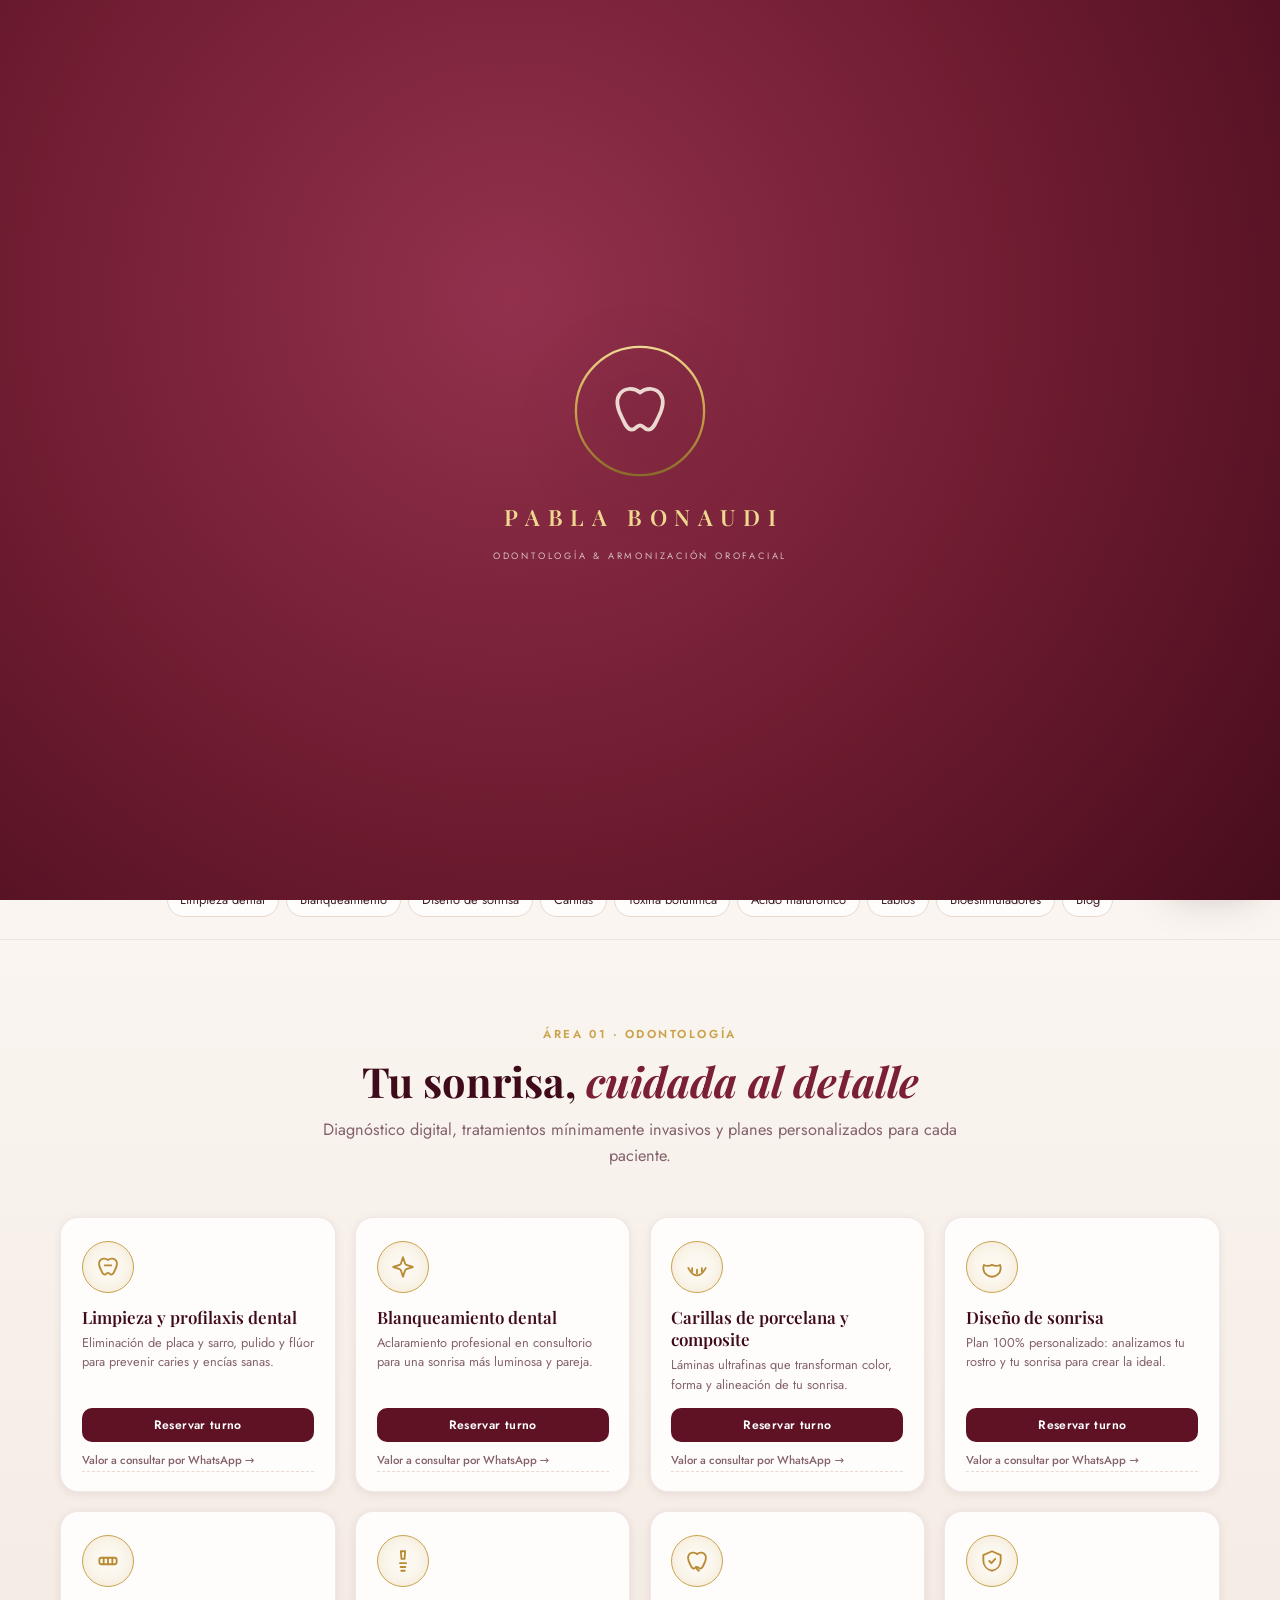
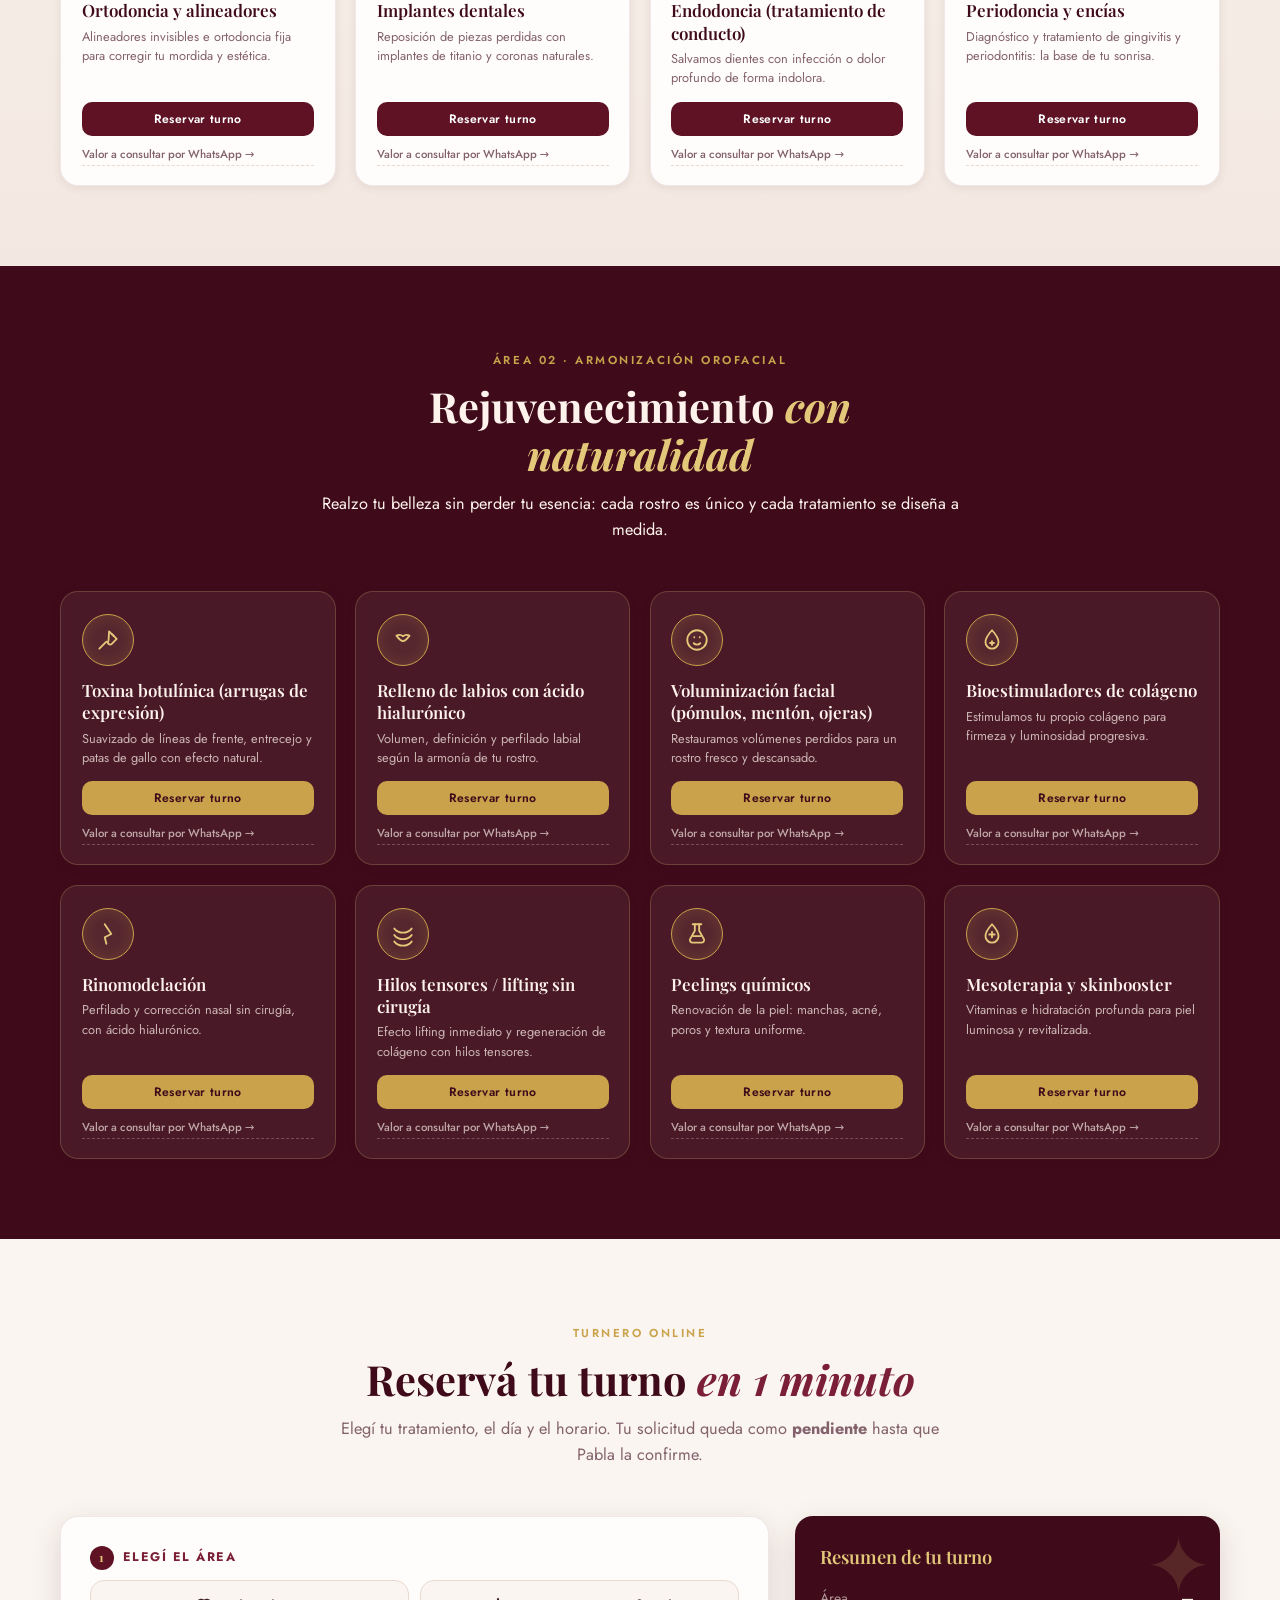
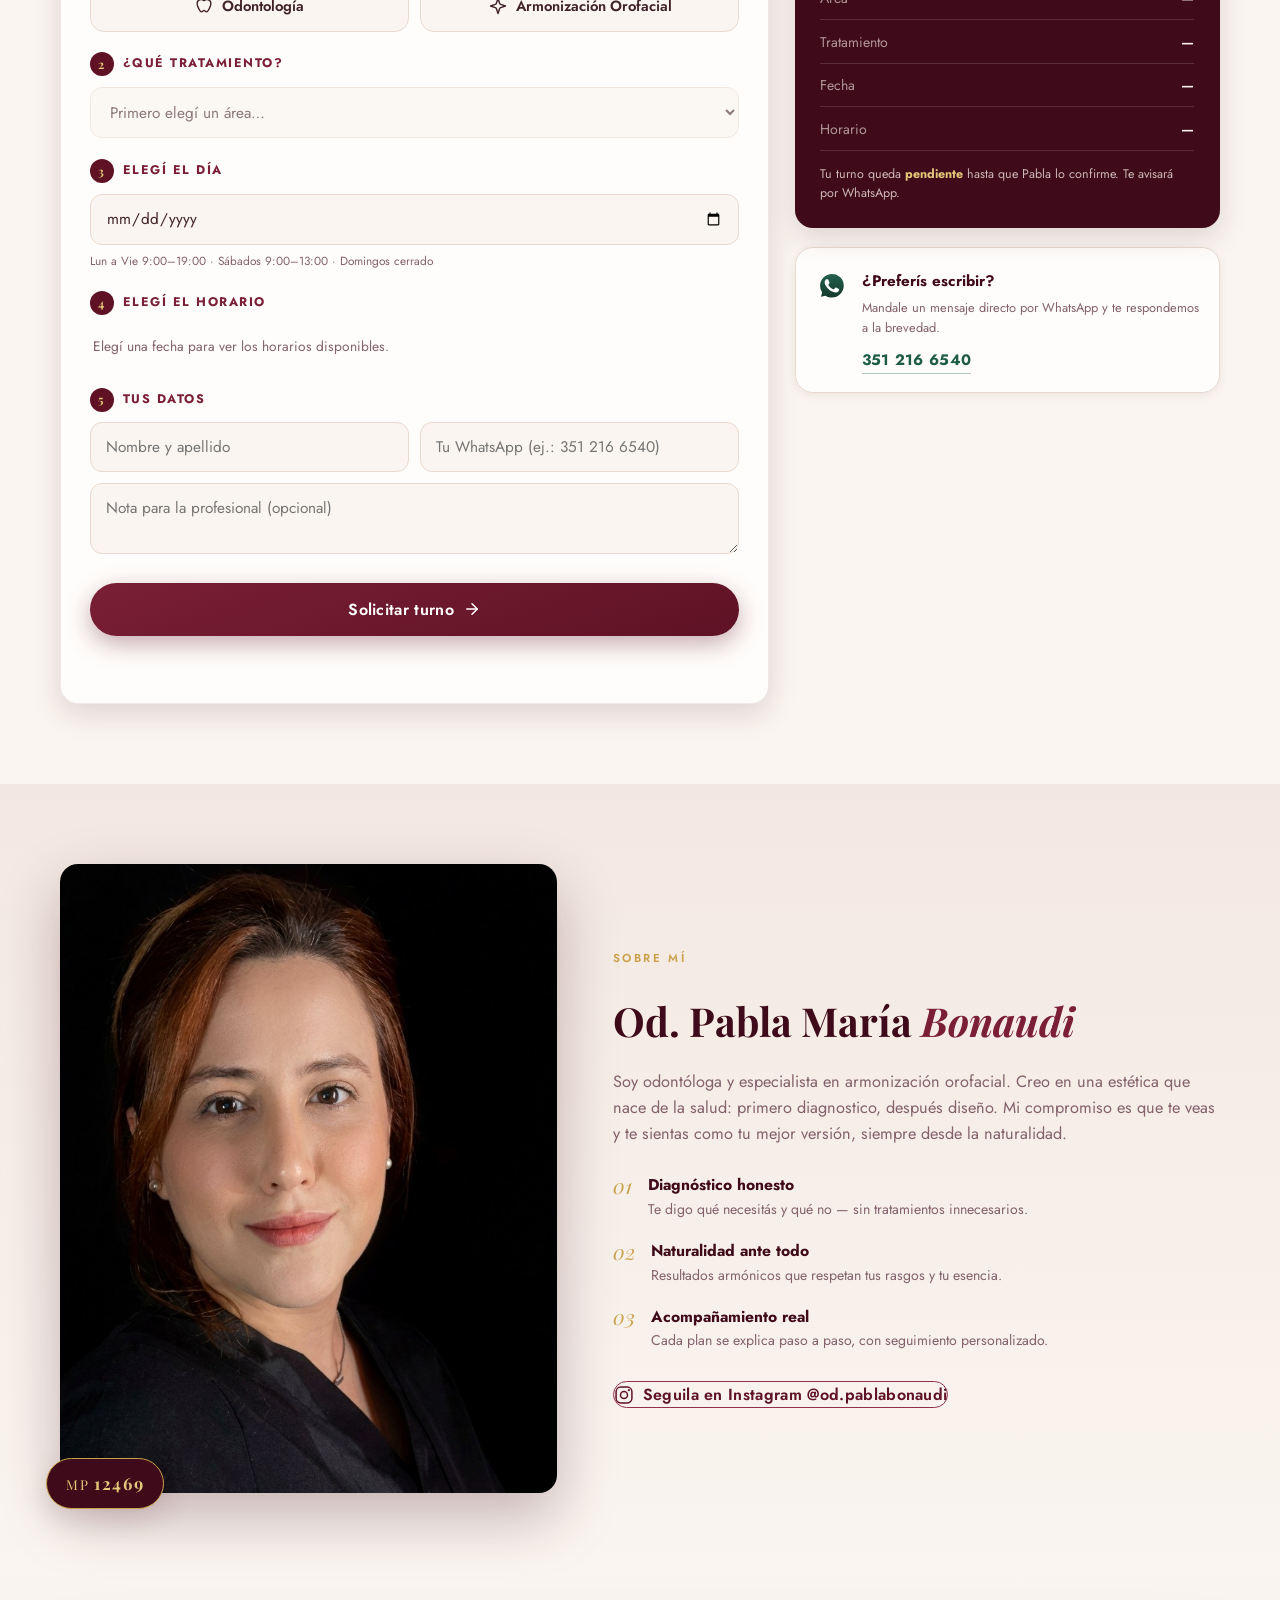
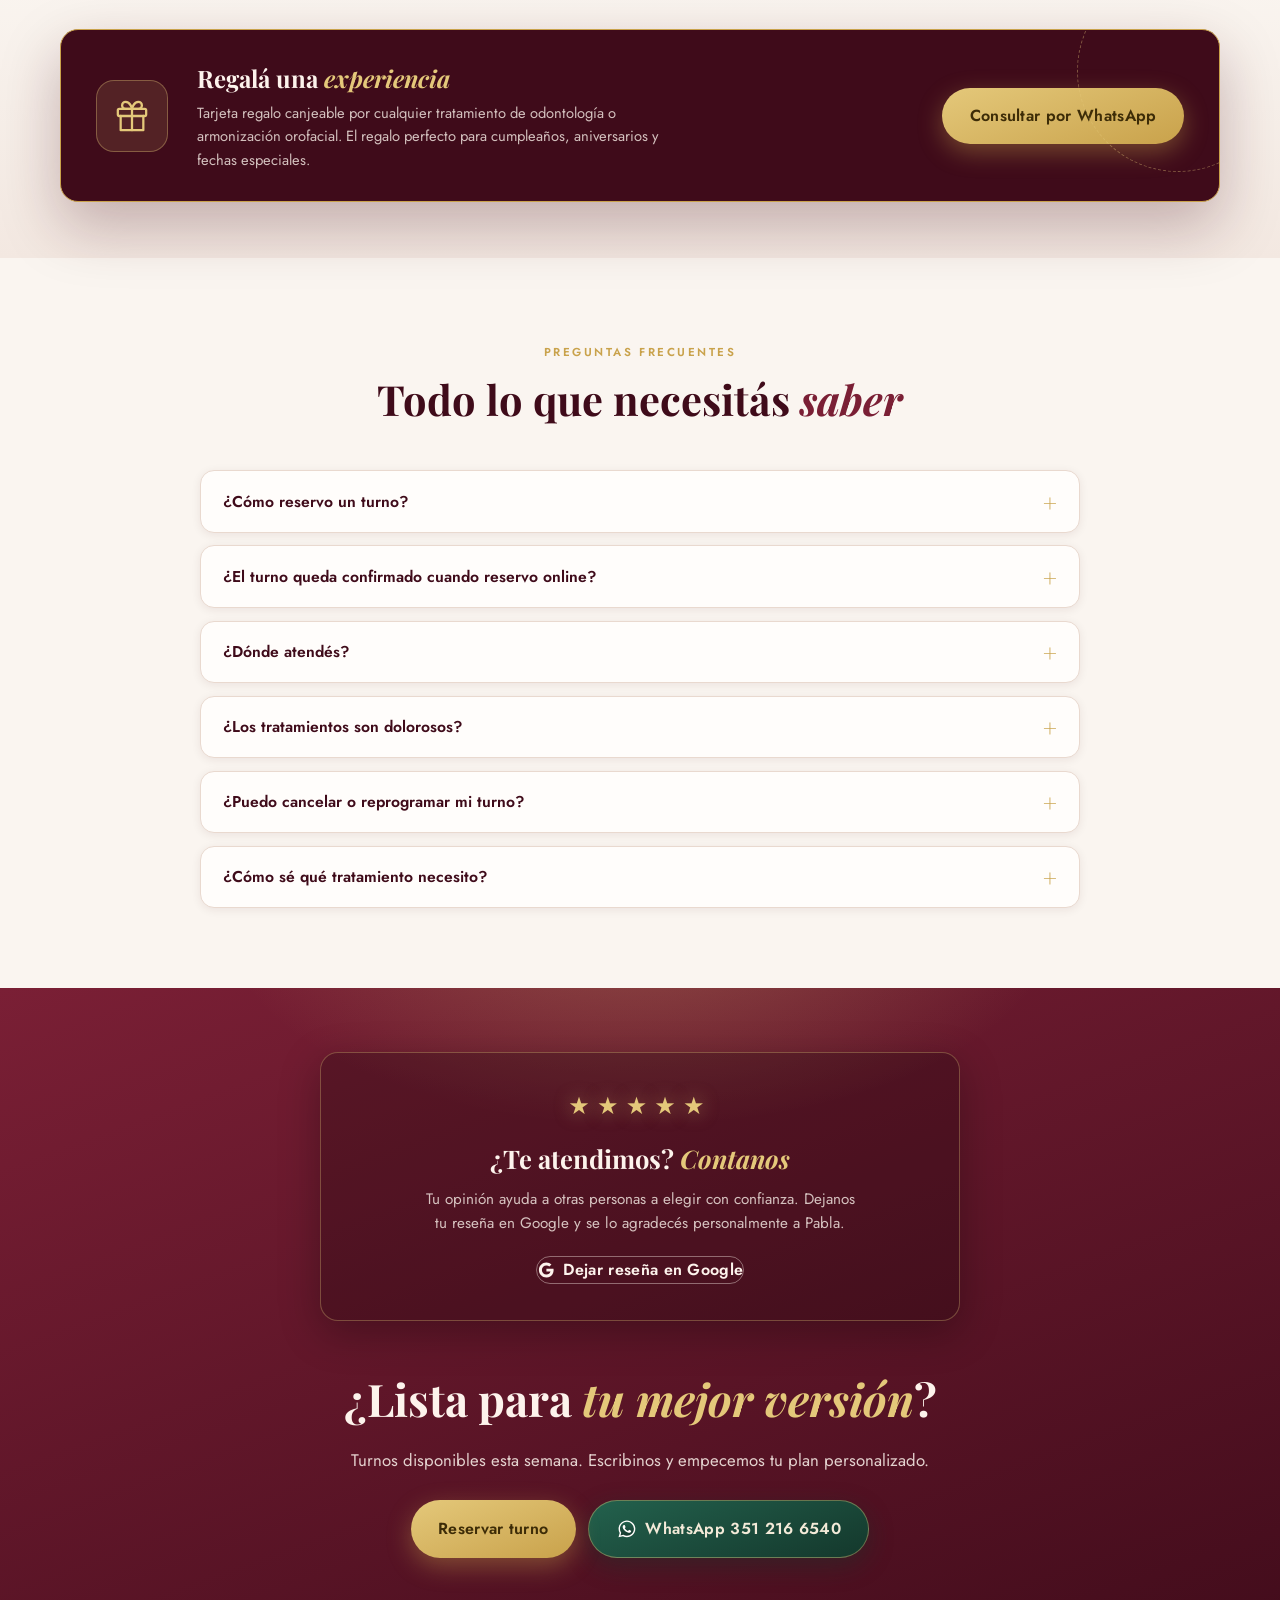
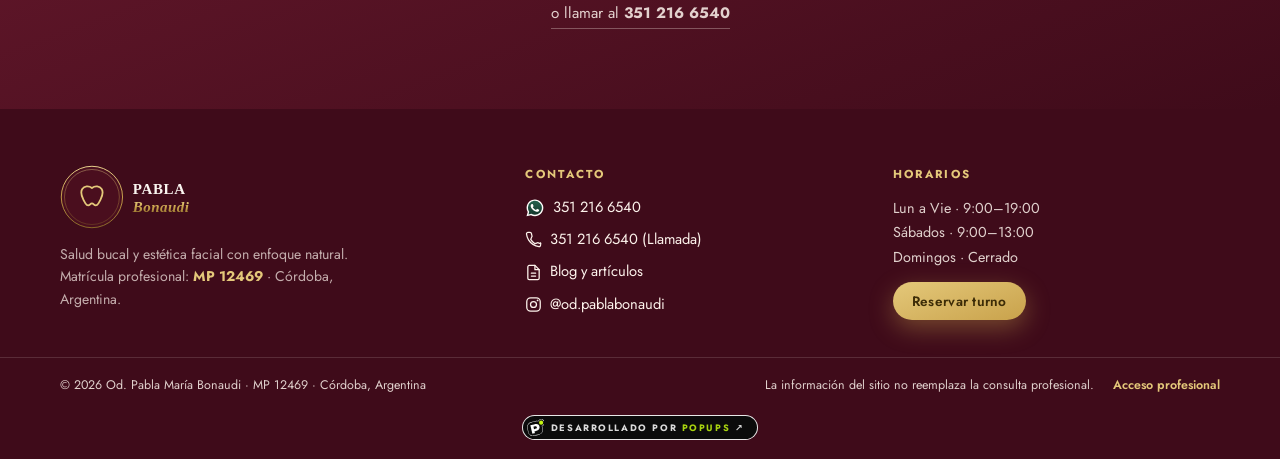
==== index.html @ b0ab37ad "fix(footer): canvas burgundy, Copito se oculta en el pie, assets versionados - html { background: va" ====
<!DOCTYPE html>
<html lang="es-AR">
<head>
<meta charset="UTF-8" />
<meta name="viewport" content="width=device-width, initial-scale=1.0" />
<title>Od. Pabla María Bonaudi | Odontología &amp; Armonización Orofacial · Córdoba</title>
<meta name="description" content="Odontología integral y armonización orofacial en Córdoba. Limpieza, blanqueamiento, diseño de sonrisa, toxina botulínica, ácido hialurónico y más. Reservá tu turno online o por WhatsApp. MP 12469." />
<meta name="theme-color" content="#5e1224" />
<meta name="keywords" content="odontóloga Córdoba, odontología Córdoba, armonización orofacial Córdoba, estética facial Córdoba, blanqueamiento dental Córdoba, diseño de sonrisa Córdoba, botox Córdoba, ácido hialurónico Córdoba, limpieza dental Córdoba" />
<link rel="canonical" href="https://somospopups.github.io/Pabla/" />
<!-- Open Graph -->
<meta property="og:type" content="website" />
<meta property="og:site_name" content="Od. Pabla María Bonaudi" />
<meta property="og:title" content="Od. Pabla María Bonaudi | Odontología &amp; Armonización Orofacial · Córdoba" />
<meta property="og:description" content="Odontología integral y armonización orofacial con enfoque natural y personalizado. Reservá tu turno online o por WhatsApp. MP 12469." />
<meta property="og:url" content="https://somospopups.github.io/Pabla/" />
<meta property="og:image" content="https://somospopups.github.io/Pabla/img/hero.jpg" />
<meta property="og:locale" content="es_AR" />
<!-- Twitter -->
<meta name="twitter:card" content="summary_large_image" />
<meta name="twitter:title" content="Od. Pabla María Bonaudi | Odontología &amp; Armonización Orofacial · Córdoba" />
<meta name="twitter:description" content="Odontología y armonización orofacial con enfoque natural. MP 12469 · Córdoba." />
<meta name="twitter:image" content="https://somospopups.github.io/Pabla/img/hero.jpg" />
<!-- Datos estructurados: negocio + FAQ -->
<script type="application/ld+json">
{
  "@context": "https://schema.org",
  "@type": "Dentist",
  "name": "Od. Pabla María Bonaudi — Odontología y Armonización Orofacial",
  "image": "https://somospopups.github.io/Pabla/img/hero.jpg",
  "telephone": "+54 9 351 216-6540",
  "url": "https://somospopups.github.io/Pabla/",
  "medicalSpecialty": "Dentistry",
  "address": {
    "@type": "PostalAddress",
    "addressLocality": "Córdoba",
    "addressRegion": "Córdoba",
    "addressCountry": "AR"
  },
  "areaServed": { "@type": "City", "name": "Córdoba" },
  "openingHoursSpecification": [
    { "@type": "OpeningHoursSpecification", "dayOfWeek": ["Monday","Tuesday","Wednesday","Thursday","Friday"], "opens": "09:00", "closes": "19:00" },
    { "@type": "OpeningHoursSpecification", "dayOfWeek": "Saturday", "opens": "09:00", "closes": "13:00" }
  ],
  "sameAs": ["https://www.instagram.com/od.pablabonaudi"]
}
</script>
<script type="application/ld+json">
{
  "@context": "https://schema.org",
  "@type": "FAQPage",
  "mainEntity": [
    {
      "@type": "Question",
      "name": "¿Cómo reservo un turno?",
      "acceptedAnswer": { "@type": "Answer", "text": "Elegí tu tratamiento en la web, seleccioná día y horario, completá tus datos. También podés escribir por WhatsApp al 351 216 6540." }
    },
    {
      "@type": "Question",
      "name": "¿El turno queda confirmado cuando reservo online?",
      "acceptedAnswer": { "@type": "Answer", "text": "La solicitud queda pendiente hasta que la profesional la revise y confirme. Recibirás la confirmación por WhatsApp." }
    },
    {
      "@type": "Question",
      "name": "¿Dónde atendés?",
      "acceptedAnswer": { "@type": "Answer", "text": "En Córdoba, Argentina. Al confirmar tu turno, Pabla te comparte la dirección exacta del consultorio y cómo llegar." }
    },
    {
      "@type": "Question",
      "name": "¿Los tratamientos son dolorosos?",
      "acceptedAnswer": { "@type": "Answer", "text": "La mayoría son mínimamente invasivos. En odontología se trabaja con anestesia cuando es necesario, y en armonización se aplican técnicas y anestésicos tópicos para que estés cómoda en todo momento." }
    },
    {
      "@type": "Question",
      "name": "¿Puedo cancelar o reprogramar mi turno?",
      "acceptedAnswer": { "@type": "Answer", "text": "Sí. Escribinos por WhatsApp con tu nombre y el horario reservado, y reprogramamos sin problema." }
    }
  ]
}
</script>
<link rel="icon" href="data:image/svg+xml,<svg xmlns='http://www.w3.org/2000/svg' viewBox='0 0 100 100'><circle cx='50' cy='50' r='46' fill='%235e1224' stroke='%23c9a24b' stroke-width='5'/><g transform='translate(24.5,27) scale(2.12)' fill='none' stroke='%23e9d9cf' stroke-width='1.5' stroke-linecap='round' stroke-linejoin='round'><path d='M12 5.5c-2.5-2-6-1.6-7.5.8-1.3 2-.7 5 .8 8 1.2 2.4 1.9 4.7 3.7 4.7 1.6 0 1.6-1.6 3-1.6s1.4 1.6 3 1.6c1.8 0 2.5-2.3 3.7-4.7 1.5-3 2.1-6 .8-8-1.5-2.4-5-2.8-7.5-.8z'/></g></svg>" />
<link rel="apple-touch-icon" href="img/apple-touch-icon.png" />
<link rel="preconnect" href="https://fonts.googleapis.com" />
<link rel="preconnect" href="https://fonts.gstatic.com" crossorigin />
<link href="https://fonts.googleapis.com/css2?family=Playfair+Display:ital,wght@0,400;0,600;0,700;0,800;1,400;1,600&family=Jost:wght@300;400;500;600;700&display=swap" rel="stylesheet" />
<link rel="stylesheet" href="styles.css?v=20261127c" />
</head>
<body>
<!-- ══════════════ SPLASH · trazo dorado (solo primera carga de la sesión) ══════════════ -->
<div id="splash" aria-hidden="true">
  <svg class="sp-svg" viewBox="0 0 220 220" fill="none">
    <defs>
      <linearGradient id="spGold" x1="0" y1="0" x2="0" y2="1">
        <stop offset="0" stop-color="#eed88f"/><stop offset=".5" stop-color="#c9a24b"/><stop offset="1" stop-color="#8a6a28"/>
      </linearGradient>
    </defs>
    <circle class="sp-ring" cx="110" cy="110" r="94" stroke="url(#spGold)" stroke-width="3.4"/>
    <g transform="translate(61.5,60.5) scale(4.05)" stroke="#e9d9cf" stroke-width="1.35" stroke-linecap="round" stroke-linejoin="round">
      <path class="sp-tooth" d="M12 5.5c-2.5-2-6-1.6-7.5.8-1.3 2-.7 5 .8 8 1.2 2.4 1.9 4.7 3.7 4.7 1.6 0 1.6-1.6 3-1.6s1.4 1.6 3 1.6c1.8 0 2.5-2.3 3.7-4.7 1.5-3 2.1-6 .8-8-1.5-2.4-5-2.8-7.5-.8z"/>
    </g>
  </svg>
  <div class="sp-name">PABLA&nbsp;BONAUDI</div>
  <div class="sp-tag">Odontología &amp; Armonización Orofacial</div>
</div>

<!-- ══════════════ NAV ══════════════ -->
<header class="nav" id="nav">
  <div class="container nav-inner">
    <a href="#areas" class="brand" aria-label="Pabla Bonaudi — inicio">
      <img src="img/logo-horizontal.svg" alt="Od. Pabla María Bonaudi — Odontología y Armonización Orofacial" class="brand-logo" />
    </a>
    <nav class="nav-links" id="navLinks">
      <a href="#odontologia">Odontología</a>
      <a href="#armonizacion">Armonización</a>
      <a href="#turnos">Turnos</a>
      <a href="blog.html">Blog</a>
      <a href="#faq">Preguntas</a>
      <a href="admin.html" class="nav-admin">Acceso profesional</a>
    </nav>
    <div class="nav-actions">
      <button type="button" class="btn btn-primary btn-sm nav-cta" data-book-open>Reservar turno</button>
      <button class="hamburger" id="hamburger" aria-label="Abrir menú" aria-expanded="false"><span></span><span></span><span></span></button>
    </div>
  </div>
</header>

<!-- ══════════════ HERO ══════════════ -->
<!-- ══════════════ DOS ÁREAS ══════════════ -->
<section class="areas" id="areas">
  <div class="container">
    <div class="section-head reveal">
      <span class="eyebrow">Dos áreas, una misma filosofía</span>
      <h2>Naturalidad y salud, <em>de adentro hacia afuera</em></h2>
      <p>Cada tratamiento parte de un diagnóstico personalizado: primero la salud, después la estética. Elegí el área que necesitás.</p>
    </div>
    <div class="areas-grid">
      <a href="#odontologia" class="area-card reveal" data-fx="tooth">
        <img src="img/odontologia.jpg" alt="Consultorio odontológico" loading="lazy" />
        <div class="area-card-overlay"></div>
        <div class="area-card-body">
          <span class="area-number">01</span>
          <h3>Odontología</h3>
          <p>Limpieza, blanqueamiento, carillas, ortodoncia, implantes, endodoncia y más.</p>
          <span class="area-link">Ver tratamientos
            <svg width="16" height="16" viewBox="0 0 24 24" fill="none" stroke="currentColor" stroke-width="2" stroke-linecap="round" stroke-linejoin="round"><line x1="5" y1="12" x2="19" y2="12"/><polyline points="12 5 19 12 12 19"/></svg>
          </span>
        </div>
      </a>
      <a href="#armonizacion" class="area-card reveal" data-fx="sparkle">
        <img src="img/armonizacion.jpg" alt="Tratamiento de armonización orofacial" loading="lazy" />
        <div class="area-card-overlay"></div>
        <div class="area-card-body">
          <span class="area-number">02</span>
          <h3>Armonización Orofacial</h3>
          <p>Toxina botulínica, ácido hialurónico, bioestimuladores, rinomodelación y más.</p>
          <span class="area-link">Ver tratamientos
            <svg width="16" height="16" viewBox="0 0 24 24" fill="none" stroke="currentColor" stroke-width="2" stroke-linecap="round" stroke-linejoin="round"><line x1="5" y1="12" x2="19" y2="12"/><polyline points="12 5 19 12 12 19"/></svg>
          </span>
        </div>
      </a>
    </div>
  </div>
</section>

<!-- ══════════════ MÁS BUSCADOS ══════════════ -->
<section class="searched" id="mas-buscados" aria-label="Tratamientos más buscados">
  <div class="container searched-inner">
    <span class="searched-label"><svg width="16" height="16" viewBox="0 0 24 24" fill="none" stroke="currentColor" stroke-width="2" stroke-linecap="round" stroke-linejoin="round"><circle cx="11" cy="11" r="8"/><line x1="21" y1="21" x2="16.65" y2="16.65"/></svg> Lo más buscado en Córdoba</span>
    <div class="searched-chips">
      <a href="#odontologia" data-fx="tooth">Limpieza dental</a>
      <a href="#odontologia" data-fx="tooth">Blanqueamiento</a>
      <a href="#odontologia" data-fx="tooth">Diseño de sonrisa</a>
      <a href="#odontologia" data-fx="tooth">Carillas</a>
      <a href="#armonizacion" data-fx="sparkle">Toxina botulínica</a>
      <a href="#armonizacion" data-fx="sparkle">Ácido hialurónico</a>
      <a href="#armonizacion" data-fx="sparkle">Labios</a>
      <a href="#armonizacion" data-fx="sparkle">Bioestimuladores</a>
      <a href="blog.html">Blog</a>
    </div>
  </div>
</section>

<!-- ══════════════ ODONTOLOGÍA ══════════════ -->
<section class="treatments" id="odontologia">
  <div class="container">
    <div class="section-head reveal">
      <span class="eyebrow eyebrow-tooth">Área 01 · Odontología</span>
      <h2>Tu sonrisa, <em>cuidada al detalle</em></h2>
      <p>Diagnóstico digital, tratamientos mínimamente invasivos y planes personalizados para cada paciente.</p>
    </div>
    <div class="cards-grid" id="grid-odontologia"></div>
  </div>
</section>

<!-- ══════════════ ARMONIZACIÓN OROFACIAL ══════════════ -->
<section class="treatments treatments-alt" id="armonizacion">
  <div class="container">
    <div class="section-head reveal">
      <span class="eyebrow">Área 02 · Armonización Orofacial</span>
      <h2>Rejuvenecimiento <em>con naturalidad</em></h2>
      <p>Realzo tu belleza sin perder tu esencia: cada rostro es único y cada tratamiento se diseña a medida.</p>
    </div>
    <div class="cards-grid" id="grid-armonizacion"></div>
  </div>
</section>

<!-- ══════════════ TURNERO ══════════════ -->
<section class="booking" id="turnos">
  <div class="container">
    <div class="section-head reveal">
      <span class="eyebrow">Turnero online</span>
      <h2>Reservá tu turno <em>en 1 minuto</em></h2>
      <p>Elegí tu tratamiento, el día y el horario. Tu solicitud queda como <strong>pendiente</strong> hasta que Pabla la confirme.</p>
    </div>

    <div class="booking-wrap reveal">
      <form class="booking-form" id="bookingForm" novalidate>
        <!-- Paso 1 -->
        <fieldset class="form-step">
          <legend><span class="step-num">1</span> Elegí el área</legend>
          <div class="area-pills" id="areaPills">
            <button type="button" class="area-pill" data-area="odontologia" data-fx="tooth">
              <svg width="20" height="20" viewBox="0 0 24 24" fill="none" stroke="currentColor" stroke-width="1.7" stroke-linecap="round" stroke-linejoin="round"><path d="M12 5.5c-2.5-2-6-1.6-7.5.8-1.3 2-.7 5 .8 8 1.2 2.4 1.9 4.7 3.7 4.7 1.6 0 1.6-1.6 3-1.6s1.4 1.6 3 1.6c1.8 0 2.5-2.3 3.7-4.7 1.5-3 2.1-6 .8-8-1.5-2.4-5-2.8-7.5-.8z"/></svg>
              Odontología
            </button>
            <button type="button" class="area-pill" data-area="armonizacion" data-fx="sparkle">
              <svg width="20" height="20" viewBox="0 0 24 24" fill="none" stroke="currentColor" stroke-width="1.7" stroke-linecap="round" stroke-linejoin="round"><path d="M12 3l1.9 5.8a2 2 0 0 0 1.3 1.3L21 12l-5.8 1.9a2 2 0 0 0-1.3 1.3L12 21l-1.9-5.8a2 2 0 0 0-1.3-1.3L3 12l5.8-1.9a2 2 0 0 0 1.3-1.3L12 3z"/></svg>
              Armonización Orofacial
            </button>
          </div>
        </fieldset>

        <!-- Paso 2 -->
        <fieldset class="form-step">
          <legend><span class="step-num">2</span> ¿Qué tratamiento?</legend>
          <select id="treatmentSelect" required disabled>
            <option value="">Primero elegí un área…</option>
          </select>
        </fieldset>

        <!-- Paso 3 -->
        <fieldset class="form-step">
          <legend><span class="step-num">3</span> Elegí el día</legend>
          <input type="date" id="dateInput" required />
          <small class="field-hint">Lun a Vie 9:00–19:00 · Sábados 9:00–13:00 · Domingos cerrado</small>
        </fieldset>

        <!-- Paso 4 -->
        <fieldset class="form-step">
          <legend><span class="step-num">4</span> Elegí el horario</legend>
          <div class="slots-grid" id="slotsGrid"><p class="slots-empty">Elegí una fecha para ver los horarios disponibles.</p></div>
        </fieldset>

        <!-- Paso 5 -->
        <fieldset class="form-step">
          <legend><span class="step-num">5</span> Tus datos</legend>
          <div class="form-row">
            <input type="text" id="nameInput" placeholder="Nombre y apellido" required minlength="3" autocomplete="name" />
            <input type="tel" id="phoneInput" placeholder="Tu WhatsApp (ej.: 351 216 6540)" required autocomplete="tel" />
          </div>
          <textarea id="notesInput" rows="2" placeholder="Nota para la profesional (opcional)" maxlength="500"></textarea>
        </fieldset>

        <button type="submit" class="btn btn-primary btn-lg btn-block" id="submitBtn">
          Solicitar turno
          <svg width="18" height="18" viewBox="0 0 24 24" fill="none" stroke="currentColor" stroke-width="2" stroke-linecap="round" stroke-linejoin="round"><line x1="5" y1="12" x2="19" y2="12"/><polyline points="12 5 19 12 12 19"/></svg>
        </button>
        <p class="form-error" id="formError" role="alert"></p>
      </form>

      <aside class="booking-aside">
        <div class="summary-card" id="summaryCard">
          <h3>Resumen de tu turno</h3>
          <ul>
            <li><span>Área</span><strong id="sumArea">—</strong></li>
            <li><span>Tratamiento</span><strong id="sumTreatment">—</strong></li>
            <li><span>Fecha</span><strong id="sumDate">—</strong></li>
            <li><span>Horario</span><strong id="sumTime">—</strong></li>
          </ul>
          <p class="summary-note">Tu turno queda <b>pendiente</b> hasta que Pabla lo confirme. Te avisará por WhatsApp.</p>
        </div>
        <div class="aside-wa-card">
          <img src="img/whatsapp.svg" alt="" width="26" height="26" class="wa-icon" />
          <div>
            <strong>¿Preferís escribir?</strong>
            <p>Mandale un mensaje directo por WhatsApp y te respondemos a la brevedad.</p>
            <a class="wa-link aside-wa-btn" data-wa-text="Hola Pabla! Quiero consultar por un turno." href="https://wa.me/5493512166540" target="_blank" rel="noopener">351 216 6540</a>
          </div>
        </div>
      </aside>
    </div>

    <!-- Confirmación -->
    <div class="booking-success" id="bookingSuccess" hidden>
      <div class="success-icon">
        <svg width="44" height="44" viewBox="0 0 24 24" fill="none" stroke="currentColor" stroke-width="2.2" stroke-linecap="round" stroke-linejoin="round"><path d="M20 6L9 17l-5-5"/></svg>
      </div>
      <h3>¡Solicitud enviada!</h3>
      <p id="successDetail">Tu turno fue registrado. Pabla lo confirmará a la brevedad.</p>
      <div class="success-actions">
        <a class="btn btn-whatsapp wa-link" id="successWaBtn" data-wa-text="Hola Pabla! Reservé un turno online. ¡Gracias!" href="https://wa.me/5493512166540" target="_blank" rel="noopener">
          <img src="img/whatsapp.svg" alt="" width="20" height="20" class="wa-icon" />
          Confirmar por WhatsApp
        </a>
        <button class="btn btn-ghost" id="bookAnotherBtn">Reservar otro turno</button>
      </div>
    </div>
  </div>
</section>

<!-- ══════════════ SOBRE MÍ ══════════════ -->
<section class="about" id="sobre-mi">
  <div class="container about-grid">
    <div class="about-visual reveal">
      <img src="img/sobre-mi.jpg" alt="Od. Pabla María Bonaudi" loading="lazy" />
      <div class="about-mp">MP <strong>12469</strong></div>
    </div>
    <div class="about-copy reveal">
      <span class="eyebrow">Sobre mí</span>
      <h2>Od. Pabla María <em>Bonaudi</em></h2>
      <p>Soy odontóloga y especialista en armonización orofacial. Creo en una estética que nace de la salud: primero diagnostico, después diseño. Mi compromiso es que te veas y te sientas como tu mejor versión, siempre desde la naturalidad.</p>
      <ul class="about-values">
        <li><span class="value-num">01</span><div><strong>Diagnóstico honesto</strong><p>Te digo qué necesitás y qué no — sin tratamientos innecesarios.</p></div></li>
        <li><span class="value-num">02</span><div><strong>Naturalidad ante todo</strong><p>Resultados armónicos que respetan tus rasgos y tu esencia.</p></div></li>
        <li><span class="value-num">03</span><div><strong>Acompañamiento real</strong><p>Cada plan se explica paso a paso, con seguimiento personalizado.</p></div></li>
      </ul>
      <a class="btn btn-outline" href="https://www.instagram.com/od.pablabonaudi" target="_blank" rel="noopener">
        <svg width="20" height="20" viewBox="0 0 24 24" fill="none" stroke="currentColor" stroke-width="1.8" stroke-linecap="round" stroke-linejoin="round"><rect x="2.5" y="2.5" width="19" height="19" rx="5.5"/><circle cx="12" cy="12" r="4.2"/><circle cx="17.8" cy="6.2" r="1.3" fill="currentColor" stroke="none"/></svg>
        Seguila en Instagram @od.pablabonaudi
      </a>
    </div>
  </div>
</section>

<!-- ══════════════ TARJETA REGALO ══════════════ -->
<section class="gift" aria-label="Tarjeta regalo">
  <div class="container">
    <div class="gift-card reveal">
      <div class="gift-icon" aria-hidden="true">
        <svg width="34" height="34" viewBox="0 0 24 24" fill="none" stroke="currentColor" stroke-width="1.6" stroke-linecap="round" stroke-linejoin="round"><polyline points="20 12 20 22 4 22 4 12"/><rect x="2" y="7" width="20" height="5" rx="1"/><line x1="12" y1="22" x2="12" y2="7"/><path d="M12 7H7.5a2.5 2.5 0 0 1 0-5C11 2 12 7 12 7z"/><path d="M12 7h4.5a2.5 2.5 0 0 0 0-5C13 2 12 7 12 7z"/></svg>
      </div>
      <div class="gift-copy">
        <h3>Regalá una <em>experiencia</em></h3>
        <p>Tarjeta regalo canjeable por cualquier tratamiento de odontología o armonización orofacial. El regalo perfecto para cumpleaños, aniversarios y fechas especiales.</p>
      </div>
      <a class="btn btn-gold btn-lg wa-link" data-wa-text="Hola Pabla! Quiero comprar una tarjeta regalo. ¿Cómo funciona?" href="https://wa.me/5493512166540" target="_blank" rel="noopener">Consultar por WhatsApp</a>
    </div>
  </div>
</section>

<!-- ══════════════ FAQ ══════════════ -->
<section class="faq" id="faq">
  <div class="container container-narrow">
    <div class="section-head reveal">
      <span class="eyebrow">Preguntas frecuentes</span>
      <h2>Todo lo que necesitás <em>saber</em></h2>
    </div>
    <div class="faq-list reveal">
      <details>
        <summary>¿Cómo reservo un turno?</summary>
        <p>Elegí tu tratamiento acá en la web, seleccioná el día y el horario, completá tus datos y ¡listo! Tu solicitud llega directo al consultorio. También podés escribir por WhatsApp al <a class="wa-link" data-wa-text="Hola Pabla! Quiero reservar un turno." href="https://wa.me/5493512166540" target="_blank" rel="noopener">351 216 6540</a>.</p>
      </details>
      <details>
        <summary>¿El turno queda confirmado cuando reservo online?</summary>
        <p>La solicitud queda <strong>pendiente</strong> hasta que la profesional la revise y confirme. Recibirás la confirmación por WhatsApp. Si necesitás un horario exacto con urgencia, escribí directamente.</p>
      </details>
      <details>
        <summary>¿Dónde atendés?</summary>
        <p>En Córdoba, Argentina. Al confirmar tu turno, Pabla te comparte la dirección exacta del consultorio y cómo llegar.</p>
      </details>
      <details>
        <summary>¿Los tratamientos son dolorosos?</summary>
        <p>La mayoría son mínimamente invasivos. En odontología se trabaja con anestesia cuando es necesario, y en armonización se aplican técnicas y anestésicos tópicos para que estés cómoda en todo momento.</p>
      </details>
      <details>
        <summary>¿Puedo cancelar o reprogramar mi turno?</summary>
        <p>Sí. Escribinos por WhatsApp con tu nombre y el horario reservado, y reprogramamos sin problema. Solo te pedimos aviso con anticipación.</p>
      </details>
      <details>
        <summary>¿Cómo sé qué tratamiento necesito?</summary>
        <p>No hace falta que lo sepas: agendá una consulta de valoración y Pabla arma tu plan personalizado según tu caso, tus tiempos y tus objetivos.</p>
      </details>
    </div>
  </div>
</section>

<!-- ══════════════ CTA FINAL ══════════════ -->
<section class="final-cta">
  <div class="container container-narrow">
    <div class="reviews-box reveal" aria-label="Dejá tu reseña">
      <div class="reviews-stars" aria-hidden="true">★★★★★</div>
      <h3>¿Te atendimos? <em>Contanos</em></h3>
      <p>Tu opinión ayuda a otras personas a elegir con confianza. Dejanos tu reseña en Google y se lo agradecés personalmente a Pabla.</p>
      <a class="btn btn-outline" href="https://www.google.com/maps/search/Od.+Pabla+Bonaudi+C%C3%B3rdoba" target="_blank" rel="noopener">
        <svg width="18" height="18" viewBox="0 0 24 24" fill="currentColor"><path d="M12.545 10.239v3.821h5.445c-.712 2.315-2.647 3.972-5.445 3.972-3.332 0-6.033-2.7-6.033-6.032 0-3.331 2.701-6.032 6.033-6.032 1.498 0 2.866.549 3.921 1.453l2.814-2.814C17.503 2.988 15.139 2 12.545 2 7.021 2 2.543 6.477 2.543 12s4.478 10 10.002 10c8.396 0 10.249-7.85 9.426-11.748l-9.426-.013z"/></svg>
        Dejar reseña en Google
      </a>
    </div>

    <h2>¿Lista para <em>tu mejor versión</em>?</h2>
    <p>Turnos disponibles esta semana. Escribinos y empecemos tu plan personalizado.</p>
    <div class="hero-ctas hero-ctas-center">
      <button type="button" class="btn btn-gold btn-lg" data-book-open>Reservar turno</button>
      <a class="btn btn-whatsapp btn-lg wa-link" data-wa-text="Hola Pabla! Quiero reservar un turno." href="https://wa.me/5493512166540" target="_blank" rel="noopener">
        <img src="img/whatsapp.svg" alt="" width="20" height="20" class="wa-icon" />
        WhatsApp 351 216 6540
      </a>
    </div>
    <a class="final-call" href="tel:+5493512166540">o llamar al <strong>351 216 6540</strong></a>
  </div>
</section>

<!-- ══════════════ POPUP · RESERVAR TURNO ══════════════ -->
<div class="book-modal" id="bookModal" role="dialog" aria-modal="true" aria-labelledby="bookModalTitle" aria-hidden="true" hidden>
  <div class="book-backdrop" data-book-close aria-hidden="true"></div>
  <div class="book-card" role="document">
    <button class="book-close" type="button" data-book-close aria-label="Cerrar">
      <svg width="18" height="18" viewBox="0 0 24 24" fill="none" stroke="currentColor" stroke-width="2" stroke-linecap="round"><path d="M6 6l12 12M18 6L6 18"/></svg>
    </button>
    <img class="book-mark book-mark-tooth" src="img/logo-mark.svg" alt="" width="76" height="76" />
    <img class="book-mark book-mark-sparkle" src="img/logo-mark-sparkle.svg" alt="" width="76" height="76" />
    <p class="book-eyebrow">Reservar turno</p>
    <h3 class="book-title" id="bookModalTitle">¿Cómo preferís <em>reservar</em>?</h3>
    <p class="book-context" id="bookContext" hidden>Turno para: <strong id="bookContextName"></strong></p>
    <div class="book-options">
      <button class="book-option" type="button" data-book-turnero>
        <span class="book-option-icon book-option-cal">
          <svg width="26" height="26" viewBox="0 0 24 24" fill="none" stroke="currentColor" stroke-width="1.8" stroke-linecap="round" stroke-linejoin="round"><rect x="3" y="4.5" width="18" height="16.5" rx="3"/><path d="M8 2.5v4M16 2.5v4M3 9.5h18"/></svg>
        </span>
        <span class="book-option-text">
          <strong>Por el turnero online</strong>
          <span>Elegí día, horario y tratamiento. Queda <em>pendiente</em> hasta que Pabla confirme.</span>
        </span>
        <span class="book-option-arrow" aria-hidden="true">→</span>
      </button>
      <button class="book-option" type="button" data-book-wa>
        <span class="book-option-icon book-option-wa-icon"><img src="img/whatsapp.svg" alt="" width="30" height="30" /></span>
        <span class="book-option-text">
          <strong>Directamente con Pabla</strong>
          <span>Escribile por <strong>WhatsApp</strong> y coordiná personalmente día y horario.</span>
        </span>
        <span class="book-option-arrow" aria-hidden="true">→</span>
      </button>
    </div>
    <p class="book-note">Sin compromiso · Te responde el mismo día</p>
  </div>
</div>

<!-- ══════════════ FOOTER ══════════════ -->
<footer class="footer" id="contacto">
  <div class="container footer-grid">
    <div class="footer-brand">
      <div class="brand">
        <img src="img/logo-horizontal-dark.svg" alt="Od. Pabla María Bonaudi — Odontología y Armonización Orofacial" class="brand-logo brand-logo-dark" />
      </div>
      <p class="footer-note">Salud bucal y estética facial con enfoque natural. Matrícula profesional: <strong>MP 12469</strong> · Córdoba, Argentina.</p>
    </div>
    <div class="footer-col">
      <h4>Contacto</h4>
      <a class="wa-link footer-link" data-wa-text="Hola Pabla! Quería hacer una consulta." href="https://wa.me/5493512166540" target="_blank" rel="noopener">
        <img src="img/whatsapp.svg" alt="" width="20" height="20" class="wa-icon" />
        351 216 6540
      </a>
      <a class="footer-link" href="tel:+5493512166540">
        <svg width="17" height="17" viewBox="0 0 24 24" fill="none" stroke="currentColor" stroke-width="1.8" stroke-linecap="round" stroke-linejoin="round"><path d="M22 16.92v3a2 2 0 0 1-2.18 2 19.79 19.79 0 0 1-8.63-3.07 19.5 19.5 0 0 1-6-6 19.79 19.79 0 0 1-3.07-8.67A2 2 0 0 1 4.11 2h3a2 2 0 0 1 2 1.72c.13.96.36 1.9.7 2.81a2 2 0 0 1-.45 2.11L8.09 11.91a16 16 0 0 0 6 6l3.27-1.27a2 2 0 0 1 2.11.45c.91.34 1.85.57 2.81.7A2 2 0 0 1 22 16.92z"/></svg>
        351 216 6540 (Llamada)
      </a>
      <a class="footer-link" href="blog.html">
        <svg width="17" height="17" viewBox="0 0 24 24" fill="none" stroke="currentColor" stroke-width="1.8" stroke-linecap="round" stroke-linejoin="round"><path d="M14 2H6a2 2 0 0 0-2 2v16a2 2 0 0 0 2 2h12a2 2 0 0 0 2-2V8z"/><polyline points="14 2 14 8 20 8"/><line x1="9" y1="13" x2="15" y2="13"/><line x1="9" y1="17" x2="15" y2="17"/></svg>
        Blog y artículos
      </a>
      <a class="footer-link" href="https://www.instagram.com/od.pablabonaudi" target="_blank" rel="noopener">
        <svg width="17" height="17" viewBox="0 0 24 24" fill="none" stroke="currentColor" stroke-width="1.8" stroke-linecap="round" stroke-linejoin="round"><rect x="2.5" y="2.5" width="19" height="19" rx="5.5"/><circle cx="12" cy="12" r="4.2"/><circle cx="17.8" cy="6.2" r="1.3" fill="currentColor" stroke="none"/></svg>
        @od.pablabonaudi
      </a>
    </div>
    <div class="footer-col">
      <h4>Horarios</h4>
      <p>Lun a Vie · 9:00–19:00<br/>Sábados · 9:00–13:00<br/>Domingos · Cerrado</p>
      <button type="button" class="btn btn-gold btn-sm footer-cta" data-book-open>Reservar turno</button>
    </div>
  </div>
  <div class="footer-bottom">
    <div class="container footer-bottom-inner">
      <p>© <span id="year"></span> Od. Pabla María Bonaudi · MP 12469 · Córdoba, Argentina</p>
      <div class="footer-legal">
        <span>La información del sitio no reemplaza la consulta profesional.</span>
        <a href="admin.html">Acceso profesional</a>
      </div>
    </div>
  </div>
  <div class="credit">
    <a class="credit__link" href="https://somospopups.github.io/Portfolio/" target="_blank" rel="noopener" title="Visitar Portfolio de POPUPS" aria-label="Desarrollado por POPUPS — ir al Portfolio">
<svg class="credit__mark" aria-hidden="true" xmlns="http://www.w3.org/2000/svg" viewBox="72 160 637 607" role="img" aria-label="POPUPS"><path class="pp-ink" fill="#0B0B0B" fill-rule="evenodd" d="M251.0 760.9C230.3 758.5 215.1 754.1 196.5 745.1C154.7 724.9 123.6 684.7 113.0 637.0C103.7 595.5 83.1 486.2 79.9 462.0C72.6 406.9 95.5 349.1 138.9 312.7C166.9 289.2 184.4 280.9 232.5 268.2C289.9 253.1 336.6 242.1 378.5 233.9C412.1 227.3 432.0 225.4 451.0 227.0C469.9 228.6 467.8 229.3 476.4 218.7C490.6 201.1 506.9 187.9 526.6 178.1C553.5 164.8 588.5 162.3 618.1 171.6C649.8 181.5 678.1 206.4 691.9 236.2C700.2 254.2 703.4 268.8 703.4 289.5C703.5 339.1 674.9 384.0 629.7 404.9C624.9 407.1 619.8 409.3 618.5 409.6C615.2 410.4 615.2 410.5 620.0 435.5C622.2 447.1 625.8 466.1 628.0 477.8C630.2 489.6 632.1 499.5 632.2 499.8C632.3 500.2 632.7 488.4 633.0 473.5L633.5 446.5L633.8 479.0C634.0 508.2 634.2 512.6 636.2 522.5C639.5 538.7 639.5 577.9 636.2 592.0C634.3 600.2 634.0 604.6 633.8 625.5L633.6 649.5L633.0 628.5C632.7 614.8 632.2 608.2 631.6 609.5C631.1 610.6 629.2 615.2 627.4 619.8C608.4 667.7 562.4 705.9 509.0 718.1C474.6 725.9 414.5 738.1 354.0 749.4C289.0 761.6 273.0 763.4 251.0 760.9Z"/><path class="pp-wht" fill="#FFFFFF" fill-rule="evenodd" d="M251.0 760.9C230.3 758.5 215.1 754.1 196.5 745.1C154.7 724.9 123.6 684.7 113.0 637.0C103.7 595.5 83.1 486.2 79.9 462.0C72.6 406.9 95.5 349.1 138.9 312.7C166.9 289.2 184.4 280.9 232.5 268.2C289.9 253.1 336.6 242.1 378.5 233.9C412.1 227.3 432.0 225.4 451.0 227.0C469.9 228.6 467.8 229.3 476.4 218.7C490.6 201.1 506.9 187.9 526.6 178.1C553.5 164.8 588.5 162.3 618.1 171.6C649.8 181.5 678.1 206.4 691.9 236.2C700.2 254.2 703.4 268.8 703.4 289.5C703.5 339.1 674.9 384.0 629.7 404.9C624.9 407.1 619.8 409.3 618.5 409.6C615.2 410.4 615.2 410.5 620.0 435.5C622.2 447.1 625.8 466.1 628.0 477.8C630.2 489.6 632.1 499.5 632.2 499.8C632.3 500.2 632.7 488.4 633.0 473.5L633.5 446.5L633.8 479.0C634.0 508.2 634.2 512.6 636.2 522.5C639.5 538.7 639.5 577.9 636.2 592.0C634.3 600.2 634.0 604.6 633.8 625.5L633.6 649.5L633.0 628.5C632.7 614.8 632.2 608.2 631.6 609.5C631.1 610.6 629.2 615.2 627.4 619.8C608.4 667.7 562.4 705.9 509.0 718.1C474.6 725.9 414.5 738.1 354.0 749.4C289.0 761.6 273.0 763.4 251.0 760.9ZM319.0 741.1C373.4 731.5 483.4 709.4 506.6 703.5C537.1 695.7 560.6 682.6 581.6 661.6C602.2 640.9 615.1 617.0 621.6 587.0C624.8 572.7 624.3 540.8 620.6 522.0C619.1 514.0 615.8 496.7 613.4 483.5C610.9 470.3 606.4 446.3 603.4 430.2C600.4 414.0 598.0 400.7 598.2 400.6C598.4 400.4 602.5 399.1 607.5 397.6C638.5 388.0 663.7 366.4 677.6 337.5C708.0 274.1 672.9 199.6 605.0 183.5C589.5 179.8 566.2 180.2 551.1 184.4C524.4 191.9 498.9 211.0 482.7 235.9L476.6 245.2L472.5 244.6C437.2 239.2 423.9 239.8 377.0 249.1C334.8 257.4 225.5 284.1 205.4 291.1C149.8 310.2 108.2 356.2 96.3 412.0C94.9 418.8 94.5 424.8 94.6 441.5L94.7 462.5L101.3 498.0C125.3 627.3 129.3 645.4 138.5 664.6C153.9 697.1 175.7 719.1 207.3 734.0C227.9 743.7 245.6 747.1 272.0 746.6C288.8 746.2 293.1 745.7 319.0 741.1ZM265.8 684.5C262.5 682.7 262.3 682.1 255.1 651.0C251.8 637.0 247.3 617.9 245.1 608.5C242.9 599.1 238.8 582.0 236.1 570.5C233.4 559.0 228.4 537.8 225.0 523.5C221.5 509.2 217.5 492.1 215.9 485.5C214.4 478.9 210.2 461.1 206.5 446.0C192.7 388.2 192.9 389.5 194.1 386.2C195.7 381.6 197.8 380.7 217.0 376.2C266.6 364.4 280.5 361.2 315.0 353.5C376.4 339.9 381.5 339.0 401.0 339.0C470.4 339.0 518.7 384.2 521.7 452.0C524.1 506.1 494.7 549.9 439.9 573.8C428.0 579.0 408.0 584.7 371.0 593.6C355.3 597.3 342.2 600.6 341.8 600.9C341.4 601.3 342.4 607.1 344.1 614.0C349.7 637.5 354.0 657.0 354.0 658.9C354.0 665.6 350.6 667.9 335.4 671.4C329.4 672.8 313.1 676.6 299.2 680.0C272.2 686.4 270.0 686.7 265.8 684.5ZM352.5 517.5C390.7 509.3 403.0 504.2 414.3 492.0C431.4 473.6 427.4 442.9 406.2 429.2C397.9 424.0 390.9 421.9 378.9 421.3C366.1 420.6 359.5 421.5 330.0 428.0C306.8 433.1 304.0 434.2 304.0 438.9C304.0 439.8 306.4 450.9 309.4 463.5C312.3 476.1 316.6 494.6 318.9 504.4C321.2 514.3 323.3 522.7 323.6 523.1C323.8 523.5 327.7 522.9 332.2 521.9C336.8 520.9 345.9 518.9 352.5 517.5Z"/><circle class="pp-dot" cx="576.1" cy="290.3" r="73.8" fill="#C5F711"/></svg>
      <span class="credit__by">Desarrollado por <b>POPUPS</b> <span class="credit__arrow" aria-hidden="true">↗</span></span>
    </a>
  </div>
</footer>

<!-- Copito · muela flotante que invita a escribir -->
<a class="copito-float wa-link" data-wa-text="Hola Pabla! Quería hacer una consulta por WhatsApp." href="https://wa.me/5493512166540" target="_blank" rel="noopener" aria-label="Escribir por WhatsApp">
  <span class="copito-bubble" id="copitoBubble">¡Escribime!</span>
  <img class="copito-img" src="img/copito.png" alt="Copito, la muelita de Pabla, saludando" width="171" height="160" />
</a>

<script src="app.js?v=20261127c"></script>
</body>
</html>
---- styles.css ----
/* ============================================================
   Od. Pabla María Bonaudi — Hoja de estilos
   Paleta: bordo profundo · crema · dorado champán
   ============================================================ */

:root {
  --bordo: #5e1224;
  --bordo-2: #7a1f35;
  --bordo-3: #93314d;
  --vino: #3f0b1a;
  --crema: #faf5f0;
  --nude: #f3e8e1;
  --nude-2: #e9d9cf;
  --dorado: #c9a24b;
  --dorado-suave: #e4c87a;
  --texto: #40222b;
  --texto-suave: #83626d;
  --blanco: #fffdfb;
  --wa: #1d5c46;
  --wa-oscuro: #1d5c46;
  --wa-hover: #2a7055;
  --shadow-sm: 0 2px 10px rgba(63, 11, 26, .08);
  --shadow-md: 0 10px 30px rgba(63, 11, 26, .14);
  --shadow-lg: 0 24px 60px rgba(63, 11, 26, .28);
  --radius: 18px;
  --font-display: 'Playfair Display', Georgia, 'Times New Roman', serif;
  --font-body: 'Jost', 'Segoe UI', system-ui, -apple-system, sans-serif;
}

* { margin: 0; padding: 0; box-sizing: border-box; }

html { scroll-behavior: smooth; scroll-padding-top: 96px; background: var(--vino); }

body {
  font-family: var(--font-body);
  background: var(--crema);
  color: var(--texto);
  line-height: 1.6;
  -webkit-font-smoothing: antialiased;
  overflow-x: hidden;
}

.container { width: min(1160px, 100% - 2.5rem); margin-inline: auto; }
.container-narrow { width: min(880px, 100% - 2.5rem); margin-inline: auto; }

img { max-width: 100%; display: block; }

em { font-family: var(--font-display); font-style: italic; color: var(--bordo-2); }

/* ---------- Botones ---------- */
.btn {
  display: inline-flex; align-items: center; gap: .55rem;
  font-family: var(--font-body); font-weight: 600; letter-spacing: .02em;
  border: none; border-radius: 999px; cursor: pointer; text-decoration: none;
  transition: transform .25s ease, box-shadow .25s ease, background .25s ease, color .25s ease;
  white-space: nowrap;
}
.btn:active { transform: scale(.97); }
.btn-sm { padding: .55rem 1.2rem; font-size: .85rem; }
.btn-lg { padding: .95rem 1.7rem; font-size: 1rem; }
.btn-block { width: 100%; justify-content: center; }
.btn-primary {
  background: linear-gradient(160deg, var(--bordo-2), var(--bordo));
  color: #fff; box-shadow: 0 8px 24px rgba(94, 18, 36, .35);
}
.btn-primary:hover { transform: translateY(-2px); box-shadow: 0 14px 34px rgba(94, 18, 36, .45); }
.btn-gold {
  background: linear-gradient(160deg, var(--dorado-suave), var(--dorado));
  color: #3d2c07; box-shadow: 0 8px 24px rgba(201, 162, 75, .4);
}
.btn-gold:hover { transform: translateY(-2px); box-shadow: 0 14px 34px rgba(201, 162, 75, .5); }
.btn-whatsapp {
  background: linear-gradient(160deg, #23614d, #14382c);
  color: #f3ead8; box-shadow: 0 8px 24px rgba(20, 56, 44, .4);
  border: 1px solid rgba(228, 200, 122, .4);
}
.btn-whatsapp:hover { transform: translateY(-2px); box-shadow: 0 14px 34px rgba(20, 56, 44, .5); border-color: rgba(228, 200, 122, .7); }
.btn-outline {
  background: transparent; color: var(--bordo); border: 1.5px solid var(--bordo-3);
}
.btn-outline:hover { background: var(--bordo); color: #fff; border-color: var(--bordo); }
.btn-ghost { background: transparent; color: var(--texto-suave); border: 1.5px solid var(--nude-2); }
.btn-ghost:hover { border-color: var(--bordo-3); color: var(--bordo); }

/* ---------- Nav ---------- */
.nav {
  position: fixed; top: 0; left: 0; right: 0; z-index: 100;
  background: rgba(250, 245, 240, .82);
  backdrop-filter: blur(14px); -webkit-backdrop-filter: blur(14px);
  border-bottom: 1px solid rgba(94, 18, 36, .08);
  transition: box-shadow .3s ease;
}
.nav.scrolled { box-shadow: var(--shadow-md); }
.nav-inner { display: flex; align-items: center; justify-content: space-between; gap: 1rem; height: 76px; }
.brand { display: flex; align-items: center; gap: .7rem; text-decoration: none; color: inherit; }
.brand-monogram {
  width: 46px; height: 46px; border-radius: 50%;
  display: grid; place-items: center; flex-shrink: 0;
  font-family: var(--font-display); font-style: italic; font-size: 1.15rem; color: var(--dorado-suave);
  background: radial-gradient(circle at 35% 30%, var(--bordo-3), var(--bordo) 70%);
  border: 1.5px solid var(--dorado);
}
.brand-text { display: flex; flex-direction: column; line-height: 1.15; }
.brand-text strong { font-size: .92rem; color: var(--bordo); letter-spacing: .02em; }
.brand-text small { font-size: .62rem; letter-spacing: .14em; text-transform: uppercase; color: var(--texto-suave); margin-top: .2rem; }
.nav-links { display: flex; align-items: center; gap: 1.4rem; }
.nav-links a { text-decoration: none; color: var(--texto); font-weight: 500; font-size: .92rem; letter-spacing: .03em; transition: color .2s; }
.nav-links a:hover { color: var(--bordo-2); }
.nav-admin { font-size: .78rem !important; color: var(--texto-suave) !important; border: 1px solid var(--nude-2); padding: .35rem .8rem; border-radius: 999px; }
.nav-admin:hover { color: var(--bordo) !important; border-color: var(--bordo-3); }
.nav-actions { display: flex; align-items: center; gap: .6rem; }
.hamburger { display: none; background: none; border: none; cursor: pointer; width: 40px; height: 40px; flex-direction: column; justify-content: center; gap: 5px; }
.hamburger span { display: block; height: 2px; background: var(--bordo); border-radius: 2px; transition: .3s; }
.hamburger.active span:nth-child(1) { transform: translateY(7px) rotate(45deg); }
.hamburger.active span:nth-child(2) { opacity: 0; }
.hamburger.active span:nth-child(3) { transform: translateY(-7px) rotate(-45deg); }

/* ---------- Hero ---------- */
.hero {
  position: relative; padding: 120px 0 70px; overflow: hidden;
  background:
    radial-gradient(1100px 600px at 85% -10%, rgba(201, 162, 75, .18), transparent 55%),
    radial-gradient(800px 500px at -10% 30%, rgba(122, 31, 53, .12), transparent 55%),
    var(--crema);
}
.hero-decor {
  position: absolute; top: -180px; right: -180px; width: 560px; height: 560px; border-radius: 50%;
  border: 1.5px solid rgba(201, 162, 75, .35); pointer-events: none;
}
.hero-decor::after {
  content: ""; position: absolute; inset: 60px; border-radius: 50%;
  border: 1px dashed rgba(122, 31, 53, .25);
}
.hero-grid { display: grid; grid-template-columns: 1.05fr .95fr; gap: 3rem; align-items: center; position: relative; }
.hero-badge {
  display: inline-flex; align-items: center; gap: .5rem;
  background: var(--blanco); border: 1px solid var(--nude-2); border-radius: 999px;
  padding: .35rem 1rem; font-size: .78rem; font-weight: 600; letter-spacing: .08em;
  text-transform: uppercase; color: var(--bordo-2); box-shadow: var(--shadow-sm); margin-bottom: 1.4rem;
}
.hero-badge .dot { width: 8px; height: 8px; border-radius: 50%; background: var(--dorado); box-shadow: 0 0 0 3px rgba(201,162,75,.3); }
.hero-title {
  font-family: var(--font-display); font-weight: 700; color: var(--vino);
  font-size: clamp(2.3rem, 5vw, 3.6rem); line-height: 1.12; letter-spacing: -.01em; margin-bottom: 1.3rem;
}
.hero-title em { color: var(--bordo-2); }
.hero-sub { font-size: 1.1rem; color: var(--texto-suave); max-width: 34ch; margin-bottom: 1.8rem; font-weight: 400; }
.hero-ctas { display: flex; gap: .8rem; flex-wrap: wrap; margin-bottom: 1.6rem; }
.hero-ctas-center { justify-content: center; }
.hero-trust { list-style: none; display: flex; flex-wrap: wrap; gap: 1.2rem; }
.hero-trust li { display: flex; align-items: center; gap: .4rem; font-size: .82rem; color: var(--texto-suave); font-weight: 500; }
.hero-trust svg { width: 16px; height: 16px; color: var(--dorado); flex-shrink: 0; }

.hero-visual { position: relative; display: flex; justify-content: center; }
.arch-frame {
  width: min(400px, 88vw); aspect-ratio: 4 / 5.1;
  border-radius: 999px 999px 24px 24px; overflow: hidden;
  border: 6px solid var(--blanco); outline: 1.5px solid var(--dorado);
  box-shadow: var(--shadow-lg);
}
.arch-frame img { width: 100%; height: 100%; object-fit: cover; object-position: center 22%; }
.float-card {
  position: absolute; display: flex; align-items: center; gap: .6rem;
  background: rgba(255, 253, 251, .92); backdrop-filter: blur(8px);
  border: 1px solid rgba(201, 162, 75, .45); border-radius: 16px;
  padding: .6rem .85rem; box-shadow: var(--shadow-md);
  animation: floatY 5s ease-in-out infinite;
}
.float-card svg { color: var(--bordo-2); flex-shrink: 0; }
.float-card strong { display: block; font-size: .82rem; color: var(--vino); line-height: 1.2; }
.float-card span { font-size: .68rem; color: var(--texto-suave); letter-spacing: .03em; }
.float-card-1 { top: 14%; left: -4%; animation-delay: 0s; }
.float-card-2 { bottom: 12%; right: -4%; animation-delay: 2.4s; }
@keyframes floatY { 0%,100% { transform: translateY(0); } 50% { transform: translateY(-14px); } }

/* ---------- Divisor dorado ---------- */
.gold-divider { display: flex; align-items: center; gap: 1rem; padding: 0 2rem; }
.gold-divider::before, .gold-divider::after {
  content: ""; flex: 1; height: 1px;
  background: linear-gradient(90deg, transparent, var(--dorado), transparent);
}
.gold-divider span { color: var(--dorado); font-size: 1rem; }

/* ---------- Encabezados de sección ---------- */
.section-head { text-align: center; max-width: 640px; margin: 0 auto 3rem; }
.eyebrow {
  display: inline-block; font-size: .72rem; font-weight: 600; letter-spacing: .22em;
  text-transform: uppercase; color: var(--dorado); margin-bottom: .8rem;
}
.section-head h2 {
  font-family: var(--font-display); font-weight: 700; color: var(--vino);
  font-size: clamp(1.8rem, 4vw, 2.6rem); line-height: 1.15; margin-bottom: .8rem;
}
.section-head p { color: var(--texto-suave); font-size: 1.02rem; }

/* ---------- Áreas ---------- */
.areas { padding: calc(76px + 2.5rem) 0 5rem; background: var(--crema); }
.areas-grid { display: grid; grid-template-columns: 1fr 1fr; gap: 1.6rem; }
.area-card {
  position: relative; border-radius: var(--radius); overflow: hidden;
  min-height: 380px; display: flex; align-items: flex-end; text-decoration: none;
  box-shadow: var(--shadow-md); transition: transform .4s ease, box-shadow .4s ease;
}
.area-card:hover { transform: translateY(-6px); box-shadow: var(--shadow-lg); }
.area-card img { position: absolute; inset: 0; width: 100%; height: 100%; object-fit: cover; transition: transform .6s ease; }
.area-card:hover img { transform: scale(1.05); }
.area-card-overlay { position: absolute; inset: 0; background: linear-gradient(180deg, rgba(63,11,26,.05) 30%, rgba(63,11,26,.82) 100%); }
.area-card-body { position: relative; padding: 1.6rem; color: #fff; }
.area-number { font-family: var(--font-display); font-style: italic; color: var(--dorado-suave); font-size: .95rem; letter-spacing: .2em; }
.area-card h3 { font-family: var(--font-display); font-size: 1.7rem; font-weight: 600; margin: .3rem 0 .4rem; }
.area-card p { font-size: .92rem; color: rgba(255,255,255,.88); margin-bottom: .7rem; max-width: 42ch; }
.area-link { display: inline-flex; align-items: center; gap: .4rem; font-weight: 600; font-size: .88rem; color: var(--dorado-suave); letter-spacing: .04em; }

/* ---------- Tratamientos ---------- */
.treatments { padding: 5rem 0; background: linear-gradient(180deg, var(--crema) 0%, var(--nude) 100%); }
.treatments-alt { background: var(--vino); }
.treatments-alt .section-head h2, .treatments-alt .section-head p { color: #fdf3ec; }
.treatments-alt em { color: var(--dorado-suave); }
.cards-grid { display: grid; grid-template-columns: repeat(4, 1fr); gap: 1.2rem; }
.tcard {
  background: var(--blanco); border: 1px solid rgba(94,18,36,.09);
  border-radius: var(--radius); padding: 1.4rem 1.3rem 1.2rem;
  display: flex; flex-direction: column; box-shadow: var(--shadow-sm);
  transition: transform .3s ease, box-shadow .3s ease; position: relative;
}
.treatments-alt .tcard { background: rgba(255,255,255,.06); border-color: rgba(228,200,122,.22); backdrop-filter: blur(6px); }
.tcard:hover { transform: translateY(-5px); box-shadow: var(--shadow-md); }
.tcard-icon {
  width: 52px; height: 52px; border-radius: 50%; display: grid; place-items: center;
  background: rgba(201,162,75,.06); border: 1.6px solid var(--dorado); color: #b98a34;
  box-shadow: inset 0 0 14px rgba(201,162,75,.18);
  margin-bottom: .8rem; flex-shrink: 0;
}
.treatments-alt .tcard-icon { background: rgba(228,200,122,.08); color: var(--dorado-suave); }
.tcard h3 { font-family: var(--font-display); font-size: 1.06rem; font-weight: 600; color: var(--vino); line-height: 1.3; margin-bottom: .35rem; }
.treatments-alt .tcard h3 { color: #fdf3ec; }
.tcard p { font-size: .8rem; color: var(--texto-suave); line-height: 1.5; margin-bottom: .9rem; flex-grow: 1; }
.treatments-alt .tcard p { color: rgba(253,243,236,.72); }
.tcard-actions { display: flex; gap: .45rem; }
.tcard-btn {
  flex: 1; display: inline-flex; align-items: center; justify-content: center; gap: .35rem;
  font-size: .76rem; font-weight: 600; letter-spacing: .03em; padding: .5rem .4rem;
  border-radius: 10px; border: none; cursor: pointer; text-decoration: none; transition: filter .2s, transform .2s;
  font-family: var(--font-body);
}
.tcard-btn:hover { filter: brightness(1.06); transform: translateY(-1px); }
.tcard-btn-book { background: var(--bordo); color: #fff; }
.treatments-alt .tcard-btn-book { background: var(--dorado); color: var(--vino); }
.tcard-btn-wa {
  width: 42px; flex: 0 0 42px; background: transparent; border: none;
  display: inline-flex; align-items: center; justify-content: center;
  text-decoration: none; transition: transform .2s ease; border-radius: 10px;
}
.tcard-btn-wa:hover { transform: scale(1.18); background: rgba(20,56,44,.08); }
.tcard-btn-wa img { width: 30px; height: 30px; display: block; }

/* ---------- Turnero ---------- */
.booking { padding: 5rem 0; background: var(--crema); position: relative; }
.booking-wrap { display: grid; grid-template-columns: 1.25fr .75fr; gap: 1.6rem; align-items: start; }
.booking-form {
  background: var(--blanco); border-radius: var(--radius); box-shadow: var(--shadow-md);
  border: 1px solid rgba(94,18,36,.09); padding: 1.8rem; display: flex; flex-direction: column; gap: 1.3rem;
}
.form-step { border: none; }
.form-step legend {
  display: flex; align-items: center; gap: .55rem;
  font-size: .78rem; font-weight: 700; letter-spacing: .12em; text-transform: uppercase;
  color: var(--bordo-2); margin-bottom: .65rem;
}
.step-num {
  width: 24px; height: 24px; border-radius: 50%; background: var(--bordo); color: var(--dorado-suave);
  display: inline-grid; place-items: center; font-size: .75rem; font-family: var(--font-display);
}
.area-pills { display: grid; grid-template-columns: 1fr 1fr; gap: .7rem; }
.area-pill {
  display: flex; align-items: center; justify-content: center; gap: .5rem;
  padding: .85rem .6rem; border-radius: 14px; border: 1.5px solid var(--nude-2);
  background: var(--crema); color: var(--texto); font-family: var(--font-body);
  font-size: .92rem; font-weight: 600; cursor: pointer; transition: all .25s ease;
}
.area-pill:hover { border-color: var(--bordo-3); color: var(--bordo); }
.area-pill.selected {
  background: linear-gradient(160deg, var(--bordo-2), var(--bordo)); color: #fff;
  border-color: var(--bordo); box-shadow: 0 8px 22px rgba(94,18,36,.35);
}
.area-pill.selected svg { color: var(--dorado-suave); }

select, input[type="date"], input[type="text"], input[type="tel"], textarea {
  width: 100%; padding: .8rem .95rem; border-radius: 12px;
  border: 1.5px solid var(--nude-2); background: var(--crema);
  font-family: var(--font-body); font-size: .96rem; color: var(--texto);
  transition: border-color .2s, box-shadow .2s; outline: none;
}
select:focus, input:focus, textarea:focus { border-color: var(--bordo-3); box-shadow: 0 0 0 3px rgba(147, 49, 77, .15); }
select:disabled { opacity: .6; cursor: not-allowed; }
.field-hint { display: block; margin-top: .4rem; font-size: .74rem; color: var(--texto-suave); }
.form-row { display: grid; grid-template-columns: 1fr 1fr; gap: .7rem; margin-bottom: .7rem; }
textarea { resize: vertical; }

.slots-grid { display: grid; grid-template-columns: repeat(auto-fill, minmax(74px, 1fr)); gap: .5rem; }
.slots-empty { grid-column: 1 / -1; font-size: .86rem; color: var(--texto-suave); padding: .6rem .2rem; }
.slot {
  padding: .55rem .2rem; text-align: center; border-radius: 10px;
  border: 1.5px solid var(--nude-2); background: var(--crema);
  font-family: var(--font-body); font-size: .88rem; font-weight: 600; color: var(--texto);
  cursor: pointer; transition: all .2s ease;
}
.slot:hover:not(:disabled) { border-color: var(--bordo-3); color: var(--bordo); transform: translateY(-1px); }
.slot.selected { background: var(--bordo); color: #fff; border-color: var(--bordo); box-shadow: 0 6px 16px rgba(94,18,36,.35); }
.slot:disabled { opacity: .38; text-decoration: line-through; cursor: not-allowed; background: var(--nude); }
.form-error { color: #b3261e; font-size: .88rem; min-height: 1.2em; font-weight: 500; }

.booking-aside { display: flex; flex-direction: column; gap: 1.2rem; position: sticky; top: 96px; }
.summary-card {
  background: var(--vino); color: #fdf3ec; border-radius: var(--radius);
  padding: 1.6rem; box-shadow: var(--shadow-md); position: relative; overflow: hidden;
}
.summary-card::before {
  content: "✦"; position: absolute; top: -14px; right: 8px; font-size: 5rem; color: rgba(228, 200, 122, .15);
}
.summary-card h3 { font-family: var(--font-display); font-weight: 600; font-size: 1.15rem; color: var(--dorado-suave); margin-bottom: 1rem; }
.summary-card ul { list-style: none; display: flex; flex-direction: column; gap: .65rem; }
.summary-card li { display: flex; justify-content: space-between; gap: 1rem; border-bottom: 1px solid rgba(253,243,236,.14); padding-bottom: .6rem; font-size: .88rem; }
.summary-card li span { color: rgba(253,243,236,.6); }
.summary-card li strong { text-align: right; font-weight: 600; }
.summary-note { font-size: .78rem; color: rgba(253,243,236,.75); margin-top: .9rem; line-height: 1.5; }
.summary-note b { color: var(--dorado-suave); }
.aside-wa-card {
  display: flex; gap: .8rem; align-items: flex-start;
  background: var(--blanco); border: 1px solid var(--nude-2); border-radius: var(--radius);
  padding: 1.2rem; box-shadow: var(--shadow-sm);
}
.aside-wa-card img { flex-shrink: 0; width: 34px; height: 34px; margin-top: .1rem; }
.aside-wa-card strong { color: var(--vino); font-size: .95rem; }
.aside-wa-card p { font-size: .8rem; color: var(--texto-suave); margin: .3rem 0 .5rem; }
.aside-wa-btn { font-weight: 700; color: var(--wa-oscuro); text-decoration: none; font-size: .95rem; letter-spacing: .02em; border-bottom: 1.5px solid rgba(29,92,70,.35); padding-bottom: .1rem; }
.aside-wa-btn:hover { color: var(--wa-hover); border-color: var(--wa-hover); }

.booking-success {
  max-width: 620px; margin: 0 auto; text-align: center; background: var(--blanco);
  border-radius: var(--radius); padding: 3rem 2rem; box-shadow: var(--shadow-lg);
  border: 1px solid rgba(201,162,75,.5);
}
.success-icon {
  width: 84px; height: 84px; border-radius: 50%; margin: 0 auto 1.2rem;
  background: radial-gradient(circle at 35% 30%, #2a7055, #14382c 80%); color: #f3ead8;
  display: grid; place-items: center; box-shadow: 0 10px 30px rgba(20,56,44,.45);
  border: 1.5px solid rgba(228, 200, 122, .55);
  animation: popIn .5s cubic-bezier(.2, 1.4, .4, 1);
}
@keyframes popIn { from { transform: scale(0); opacity: 0; } to { transform: scale(1); opacity: 1; } }
.booking-success h3 { font-family: var(--font-display); font-size: 1.6rem; color: var(--vino); margin-bottom: .6rem; }
.booking-success p { color: var(--texto-suave); margin-bottom: 1.4rem; }
.success-actions { display: flex; gap: .7rem; justify-content: center; flex-wrap: wrap; }

/* ---------- Sobre mí ---------- */
.about { padding: 5rem 0; background: linear-gradient(180deg, var(--nude) 0%, var(--crema) 100%); }
.about-grid { display: grid; grid-template-columns: .9fr 1.1fr; gap: 3.5rem; align-items: center; }
.about-visual { position: relative; }
.about-visual img { border-radius: var(--radius); box-shadow: var(--shadow-lg); object-fit: cover; aspect-ratio: 3/3.8; width: 100%; }
.about-mp {
  position: absolute; bottom: -16px; left: -14px; background: var(--vino); color: var(--dorado-suave);
  font-family: var(--font-display); font-size: .85rem; letter-spacing: .12em;
  padding: .7rem 1.2rem; border-radius: 999px; border: 1.5px solid var(--dorado); box-shadow: var(--shadow-md);
}
.about-mp strong { font-size: 1.05rem; }
.about-copy .eyebrow { text-align: left; }
.about-copy h2 { font-family: var(--font-display); font-size: clamp(1.8rem, 4vw, 2.5rem); color: var(--vino); margin: .5rem 0 1rem; }
.about-copy > p { color: var(--texto-suave); margin-bottom: 1.6rem; font-size: 1.02rem; }
.about-values { list-style: none; display: flex; flex-direction: column; gap: 1.1rem; margin-bottom: 1.8rem; }
.about-values li { display: flex; gap: 1rem; align-items: flex-start; }
.value-num { font-family: var(--font-display); font-style: italic; color: var(--dorado); font-size: 1.3rem; line-height: 1; padding-top: .15rem; }
.about-values strong { color: var(--vino); font-size: .98rem; }
.about-values p { color: var(--texto-suave); font-size: .88rem; }

/* ---------- FAQ ---------- */
.faq { padding: 5rem 0; background: var(--crema); }
.faq-list { display: flex; flex-direction: column; gap: .8rem; }
.faq-list details {
  background: var(--blanco); border: 1px solid var(--nude-2); border-radius: 14px;
  padding: 0; overflow: hidden; box-shadow: var(--shadow-sm);
}
.faq-list summary {
  list-style: none; cursor: pointer; padding: 1.1rem 1.4rem;
  font-weight: 600; color: var(--vino); font-size: .98rem;
  display: flex; justify-content: space-between; align-items: center; gap: 1rem;
}
.faq-list summary::-webkit-details-marker { display: none; }
.faq-list summary::after { content: "+"; font-family: var(--font-display); font-size: 1.5rem; color: var(--dorado); transition: transform .3s; line-height: 1; }
.faq-list details[open] summary::after { transform: rotate(45deg); }
.faq-list details p { padding: 0 1.4rem 1.1rem; color: var(--texto-suave); font-size: .93rem; }
.faq-list a { color: var(--bordo-2); font-weight: 600; }

/* ---------- CTA final ---------- */
.final-cta {
  padding: 4rem 0 5rem; text-align: center; color: #fdf3ec;
  background:
    radial-gradient(700px 350px at 50% -10%, rgba(228,200,122,.28), transparent 60%),
    linear-gradient(160deg, var(--bordo-2), var(--vino));
}
.final-cta h2 { font-family: var(--font-display); font-size: clamp(1.9rem, 4.5vw, 2.8rem); font-weight: 700; margin-bottom: .8rem; }
.final-cta em { color: var(--dorado-suave); }
.final-cta p { color: rgba(253,243,236,.85); margin-bottom: 1.6rem; font-size: 1.05rem; }

/* ---------- Footer ---------- */
.footer { background: var(--vino); color: rgba(253,243,236,.85); }
.footer-grid { display: grid; grid-template-columns: 1.3fr 1fr 1fr; gap: 2.5rem; padding: 3.5rem 0 2rem; }
.footer .brand-text strong, .footer .brand-text small { color: #fdf3ec; }
.footer .brand-text small { color: rgba(253,243,236,.55); }
.footer-note { font-size: .88rem; margin-top: .9rem; max-width: 38ch; color: rgba(253,243,236,.7); }
.footer-note strong { color: var(--dorado-suave); }
.footer-col h4 { font-size: .72rem; letter-spacing: .2em; text-transform: uppercase; color: var(--dorado-suave); margin-bottom: .8rem; }
.footer-link { display: flex; align-items: center; gap: .5rem; color: #fdf3ec; text-decoration: none; font-size: .92rem; margin-bottom: .55rem; transition: color .2s; }
.footer-link:hover { color: var(--dorado-suave); }
.footer-col p { font-size: .9rem; line-height: 1.7; }
.footer-cta { margin-top: .8rem; }
.footer-bottom { border-top: 1px solid rgba(253,243,236,.14); }
.footer-bottom-inner { display: flex; justify-content: space-between; align-items: center; gap: 1rem; padding: 1.1rem 0; font-size: .78rem; flex-wrap: wrap; }
.footer-legal { display: flex; gap: 1.2rem; align-items: center; }
.footer-legal a { color: var(--dorado-suave); text-decoration: none; font-weight: 600; }
.footer-legal a:hover { text-decoration: underline; }

/* ---------- Copito · muela flotante que invita a escribir ---------- */
.copito-float {
  position: fixed; bottom: 14px; right: 16px; z-index: 90;
  display: flex; align-items: flex-end; gap: .3rem; text-decoration: none;
  transition: transform .35s cubic-bezier(.2,1.4,.35,1), opacity .3s ease, visibility 0s linear 0s;
}
.copito-float.copito-off {
  opacity: 0; visibility: hidden; pointer-events: none;
  transition: transform .35s cubic-bezier(.2,1.4,.35,1), opacity .3s ease, visibility 0s linear .31s;
}
.copito-bubble {
  background: #fff; border: 1.5px solid #e3d2c4; color: var(--bordo);
  font-family: var(--font-display); font-style: italic; font-size: .86rem;
  padding: .42rem .78rem; border-radius: 14px 14px 4px 14px;
  box-shadow: 0 8px 22px rgba(63, 11, 26, .28);
  margin-bottom: 5.4rem; white-space: nowrap;
  animation: copitoBubblePulse 3.4s ease-in-out infinite;
}
@keyframes copitoBubblePulse {
  0%, 100% { transform: scale(1); }
  50% { transform: scale(1.07); }
}
.copito-img {
  height: 116px; width: auto; display: block;
  animation: copitoBob 2.6s ease-in-out infinite;
  filter: drop-shadow(0 12px 22px rgba(20, 4, 10, .4));
}
@keyframes copitoBob {
  0%, 100% { transform: translateY(0); }
  50% { transform: translateY(-9px); }
}
.copito-float:hover,
.copito-float:focus-visible {
  transform: scale(1.08) rotate(-3deg);
}
.copito-float:focus-visible { outline: 2px dashed var(--dorado); outline-offset: 4px; border-radius: 12px; }

/* ---------- Reveal on scroll ---------- */
.reveal { opacity: 0; transform: translateY(34px); transition: opacity .8s ease, transform .8s cubic-bezier(.2,.7,.3,1); }
.reveal.visible { opacity: 1; transform: none; }
@media (prefers-reduced-motion: reduce) {
  .reveal { transition: none; opacity: 1; transform: none; }
  html { scroll-behavior: auto; }
  .copito-float .copito-img, .copito-bubble, .float-card { animation: none; }
}

/* ---------- Responsive ---------- */
@media (max-width: 1024px) {
  .cards-grid { grid-template-columns: repeat(2, 1fr); }
  .float-card-1 { left: 0; }
  .float-card-2 { right: 0; }
}
@media (max-width: 900px) {
  .nav-links {
    position: absolute; top: 76px; left: 0; right: 0;
    flex-direction: column; align-items: flex-start; gap: 0;
    background: var(--crema); border-bottom: 1px solid var(--nude-2);
    padding: .6rem 1.5rem 1.2rem; display: none; box-shadow: var(--shadow-md);
  }
  .nav-links.open { display: flex; }
  .nav-links a { padding: .55rem 0; width: 100%; border-bottom: 1px solid var(--nude); }
  .nav-links a:last-child { border-bottom: none; }
  .nav-admin { border: none !important; padding-left: 0 !important; }
  .hamburger { display: flex; }
  .nav-cta { display: none; }
  .hero-grid { grid-template-columns: 1fr; gap: 2.2rem; padding-top: .5rem; }
  .hero { padding-top: 100px; text-align: center; }
  .hero-ctas, .hero-trust { justify-content: center; }
  .hero-sub { margin-inline: auto; }
  .arch-frame { width: min(320px, 82vw); }
  .areas-grid { grid-template-columns: 1fr; }
  .booking-wrap { grid-template-columns: 1fr; }
  .booking-aside { position: static; }
  .about-grid { grid-template-columns: 1fr; gap: 2rem; }
  .about-visual img { aspect-ratio: 4/3.4; }
  .footer-grid { grid-template-columns: 1fr; gap: 1.6rem; }
  .form-row { grid-template-columns: 1fr; }
  .float-card { display: none; }
}
@media (max-width: 560px) {
  .cards-grid { grid-template-columns: 1fr; }
  .area-pills { grid-template-columns: 1fr; }
  .brand-text small { display: none; }
}

/* ============ NUEVO: llamado, chips, regalo, reseñas ============ */
.hero-call {
  display: inline-flex; align-items: center; gap: .45rem;
  margin: -0.5rem 0 1.4rem; font-size: .9rem; font-weight: 600;
  color: var(--bordo-2); text-decoration: none; border-bottom: 1.5px solid rgba(122,31,53,.3);
  padding-bottom: .15rem; transition: color .2s, border-color .2s;
}
.hero-call:hover { color: var(--vino); border-color: var(--bordo); }

.searched { background: var(--crema); padding: 1.4rem 0; border-top: 1px solid rgba(94,18,36,.07); border-bottom: 1px solid rgba(94,18,36,.07); }
.searched-inner { display: flex; align-items: center; gap: 1.2rem; flex-wrap: wrap; justify-content: center; }
.searched-label { display: inline-flex; align-items: center; gap: .45rem; font-size: .78rem; font-weight: 700; letter-spacing: .1em; text-transform: uppercase; color: var(--bordo-2); }
.searched-chips { display: flex; flex-wrap: wrap; gap: .45rem; }
.searched-chips a {
  font-size: .8rem; text-decoration: none; color: var(--texto);
  border: 1px solid var(--nude-2); background: var(--blanco);
  padding: .35rem .8rem; border-radius: 999px; transition: all .2s ease;
}
.searched-chips a:hover { border-color: var(--dorado); color: var(--bordo); transform: translateY(-1px); box-shadow: var(--shadow-sm); }

.gift { background: linear-gradient(180deg, var(--crema), var(--nude)); padding: 3.5rem 0; }
.gift-card {
  display: flex; align-items: center; gap: 1.8rem;
  background: var(--vino); border-radius: var(--radius);
  border: 1.5px solid var(--dorado); padding: 1.8rem 2.2rem;
  box-shadow: var(--shadow-lg); position: relative; overflow: hidden;
}
.gift-card::after {
  content: ""; position: absolute; top: -60px; right: -60px; width: 200px; height: 200px;
  border-radius: 50%; border: 1.5px dashed rgba(228,200,122,.4); pointer-events: none;
}
.gift-icon {
  flex-shrink: 0; width: 72px; height: 72px; border-radius: 18px;
  display: grid; place-items: center; color: var(--dorado-suave);
  background: rgba(228,200,122,.12); border: 1px solid rgba(228,200,122,.35);
}
.gift-copy { flex: 1; }
.gift-copy h3 { font-family: var(--font-display); font-size: 1.5rem; color: #fdf3ec; margin-bottom: .3rem; }
.gift-copy em { color: var(--dorado-suave); }
.gift-copy p { color: rgba(253,243,236,.78); font-size: .92rem; max-width: 52ch; }
.gift-card .btn { flex-shrink: 0; }

.reviews-box {
  text-align: center; padding: 2.1rem 2rem; border-radius: var(--radius);
  background: rgba(0,0,0,.22); border: 1px solid rgba(228,200,122,.32);
  max-width: 640px; margin: 0 auto 2.6rem;
  box-shadow: 0 12px 40px rgba(0,0,0,.28);
}
.reviews-stars { color: var(--dorado-suave); font-size: 1.5rem; letter-spacing: .3em; margin-bottom: .8rem; text-shadow: 0 0 18px rgba(228,200,122,.5); }
.reviews-box h3 { font-family: var(--font-display); color: #fdf3ec; font-size: 1.6rem; margin-bottom: .5rem; }
.reviews-box em { color: var(--dorado-suave); }
.reviews-box p { color: rgba(253,243,236,.78); max-width: 48ch; margin: 0 auto 1.3rem; font-size: .95rem; }
.reviews-box .btn-outline { color: #fdf3ec; border-color: rgba(253,243,236,.4); }
.reviews-box .btn-outline:hover { background: #fdf3ec; color: var(--vino); border-color: #fdf3ec; }

.final-call { display: inline-block; margin-top: 1.1rem; color: rgba(253,243,236,.85); text-decoration: none; font-size: .95rem; border-bottom: 1px solid rgba(253,243,236,.3); padding-bottom: .15rem; }
.final-call:hover { color: var(--dorado-suave); border-color: var(--dorado-suave); }
.final-call strong { color: inherit; }

.tcard-price {
  display: inline-block; margin-top: .55rem; font-size: .72rem; font-weight: 500;
  color: var(--texto-suave); text-decoration: none;
  border-bottom: 1px dashed var(--nude-2); padding-bottom: .1rem; transition: color .2s, border-color .2s;
}
.treatments-alt .tcard-price { color: rgba(253,243,236,.65); border-color: rgba(253,243,236,.25); }
.tcard-price:hover { color: var(--bordo-2); border-color: var(--bordo-2); }
.treatments-alt .tcard-price:hover { color: var(--dorado-suave); border-color: var(--dorado-suave); }

/* ---------- Blog ---------- */
.blog-hero { padding: 120px 0 3rem; background:
  radial-gradient(900px 500px at 80% -10%, rgba(201, 162, 75, .18), transparent 55%),
  radial-gradient(700px 500px at -10% 20%, rgba(122, 31, 53, .12), transparent 55%), var(--crema); }
.blog-hero h1 { font-family: var(--font-display); font-size: clamp(2rem, 5vw, 3rem); color: var(--vino); margin: .8rem 0 .6rem; }
.blog-hero p { color: var(--texto-suave); max-width: 60ch; font-size: 1.05rem; }
.blog-grid { padding: 3rem 0 4.5rem; background: var(--crema); }
.blog-cards { display: grid; grid-template-columns: repeat(3, 1fr); gap: 1.4rem; }
.blog-card {
  background: var(--blanco); border-radius: var(--radius); overflow: hidden;
  border: 1px solid rgba(94,18,36,.09); box-shadow: var(--shadow-sm); text-decoration: none;
  display: flex; flex-direction: column; transition: transform .3s, box-shadow .3s;
}
.blog-card:hover { transform: translateY(-5px); box-shadow: var(--shadow-md); }
.blog-card-body { padding: 1.3rem 1.3rem 1.5rem; display: flex; flex-direction: column; gap: .5rem; }
.blog-tag { font-size: .68rem; font-weight: 700; letter-spacing: .16em; text-transform: uppercase; color: var(--dorado); }
.blog-card h2 { font-family: var(--font-display); font-size: 1.22rem; color: var(--vino); line-height: 1.35; }
.blog-card p { font-size: .87rem; color: var(--texto-suave); line-height: 1.55; }
.blog-meta { margin-top: auto; font-size: .74rem; color: var(--texto-suave); border-top: 1px solid var(--nude); padding-top: .6rem; }
.article { padding: 110px 0 4rem; background: var(--crema); }
.article-inner { width: min(760px, 100% - 2.5rem); margin-inline: auto; }
.article-inner h1 { font-family: var(--font-display); font-size: clamp(1.8rem, 4.5vw, 2.5rem); color: var(--vino); line-height: 1.2; margin: .8rem 0 1rem; }
.article-inner h2 { font-family: var(--font-display); font-size: 1.45rem; color: var(--bordo-2); margin: 1.8rem 0 .6rem; }
.article-inner p, .article-inner li { color: var(--texto); line-height: 1.75; font-size: 1.02rem; }
.article-inner ul { padding-left: 1.3rem; display: flex; flex-direction: column; gap: .35rem; margin: .6rem 0 1rem; }
.article-inner .article-note { background: var(--nude); border-left: 3px solid var(--dorado); border-radius: 10px; padding: .9rem 1.1rem; font-size: .92rem; margin: 1.4rem 0; }
.article-cta { margin-top: 2rem; background: var(--vino); border-radius: var(--radius); padding: 1.6rem; text-align: center; color: #fdf3ec; }
.article-cta h3 { font-family: var(--font-display); color: var(--dorado-suave); margin-bottom: .4rem; font-size: 1.3rem; }
.breadcrumb { font-size: .8rem; color: var(--texto-suave); margin-bottom: 1rem; }
.breadcrumb a { color: var(--bordo-2); text-decoration: none; font-weight: 600; }
@media (max-width: 900px) {
  .gift-card { flex-direction: column; text-align: center; padding: 1.8rem 1.4rem; }
  .gift-copy p { margin-inline: auto; }
  .blog-cards { grid-template-columns: 1fr; }
}

/* ============ NUEVO: animaciones y efectos ============ */
#fx-layer { position: fixed; inset: 0; pointer-events: none; z-index: 9999; overflow: hidden; }
.fx-particle {
  position: absolute; left: 0; top: 0; width: 18px; height: 18px;
  animation: fxFly 1s cubic-bezier(.15,.8,.3,1) forwards; opacity: 0; will-change: transform, opacity;
}
.fx-particle svg { width: 100%; height: 100%; display: block; overflow: visible; }
.fx-tooth svg path { fill: #fdf3ec; stroke: #7a1f35; stroke-width: 1.1; }
.fx-sparkle svg path { fill: #e4c87a; stroke: #8a6a1d; stroke-width: .7; }
@keyframes fxFly {
  0% { opacity: 0; transform: translate(-50%, -50%) scale(.3) rotate(0deg); }
  12% { opacity: 1; }
  100% { opacity: 0; transform: translate(calc(-50% + var(--dx)), calc(-50% + var(--dy))) scale(1.15) rotate(var(--rot)); }
}
.fx-pop {
  position: absolute; left: 0; top: 0; width: 58px; height: 58px;
  transform: translate(-50%, -50%); animation: fxPop 1.15s ease forwards; will-change: transform, opacity;
}
.fx-pop svg { width: 100%; height: 100%; display: block; overflow: visible; }
.fx-pop.fx-tooth svg path { fill: #fdf3ec; stroke: #7a1f35; stroke-width: .9; }
.fx-pop.fx-sparkle svg path { fill: #e4c87a; stroke: #8a6a1d; stroke-width: .6; }
@keyframes fxPop {
  0% { opacity: 0; transform: translate(-50%, -50%) scale(.2); }
  28% { opacity: 1; transform: translate(-50%, -50%) scale(1.4); }
  55% { transform: translate(-50%, -58%) scale(1); }
  100% { opacity: 0; transform: translate(-50%, -175%) scale(.85); }
}

/* Destellos ambientales del hero */
.twinkle { position: absolute; pointer-events: none; opacity: 0; z-index: 1; animation: twinkle 3.6s ease-in-out infinite; }
.twinkle svg { display: block; fill: var(--dorado); filter: drop-shadow(0 0 6px rgba(228,200,122,.7)); }
@keyframes twinkle {
  0%, 100% { opacity: 0; transform: scale(.4) rotate(0deg); }
  35% { opacity: 1; transform: scale(1) rotate(35deg); }
  70% { opacity: .25; transform: scale(.65) rotate(70deg); }
}
.tw-1 { top: 18%; left: 6%; animation-delay: 0s; }
.tw-2 { top: 30%; left: 44%; animation-delay: 1.2s; }
.tw-3 { top: 12%; right: 12%; animation-delay: 2.1s; }
.tw-4 { top: 52%; left: 38%; animation-delay: .7s; }
.tw-5 { top: 64%; right: 30%; animation-delay: 1.7s; }
.tw-6 { top: 40%; left: 52%; animation-delay: 2.8s; }
.hero > .container { position: relative; z-index: 2; }

/* Círculo decorativo del hero en rotación lenta */
.hero-decor { animation: spinSlow 70s linear infinite; }
@keyframes spinSlow { to { transform: rotate(360deg); } }

/* Meneo del iconito de muela / destello al pasar el mouse */
.tcard:hover .tcard-icon { animation: iconWiggle .65s ease; }
@keyframes iconWiggle {
  0%, 100% { transform: rotate(0deg) scale(1); }
  25% { transform: rotate(-10deg) scale(1.08); }
  60% { transform: rotate(8deg) scale(1.1); }
  80% { transform: rotate(-3deg) scale(1.04); }
}
.treatments-alt .tcard:hover .tcard-icon { animation: iconPop .65s ease; }
@keyframes iconPop {
  0%, 100% { transform: scale(1) rotate(0deg); }
  40% { transform: scale(1.3) rotate(10deg); }
  70% { transform: scale(.95) rotate(-4deg); }
}

/* Pulso sutil del monograma al cargar */
.brand-logo { animation: brandPop 1.1s cubic-bezier(.2,1.4,.4,1) 1; }
@keyframes brandPop {
  0% { transform: scale(.4); opacity: 0; }
  60% { transform: scale(1.18); opacity: 1; }
  100% { transform: scale(1); }
}

/* Barrido de brillo en botones principales */
.btn-primary, .btn-gold { position: relative; overflow: hidden; }
.btn-primary::after, .btn-gold::after {
  content: ""; position: absolute; top: -20%; bottom: -20%; width: 55%;
  left: -80%; transform: skewX(-22deg);
  background: linear-gradient(100deg, transparent, rgba(255,255,255,.55), transparent);
  transition: left .75s ease; pointer-events: none;
}
.btn-primary:hover::after, .btn-gold:hover::after { left: 130%; }

/* Badge de área en tarjetas de tratamientos */
.tcard { position: relative; }

@media (prefers-reduced-motion: reduce) {
  .twinkle, .hero-decor, .brand-logo, .tcard:hover .tcard-icon,
  .btn-primary::after, .btn-gold::after { animation: none !important; transition: none !important; }
  #fx-layer { display: none; }
}

/* ---------- Logo horizontal (isologo PB) ---------- */
.brand-logo { height: 56px; width: auto; display: block; }
.footer .brand-logo { height: 64px; }
@media (max-width: 600px) {
  .brand-logo { height: 44px; }
  .footer .brand-logo { height: 56px; }
}


/* ---------- SPLASH · trazo dorado (ingreso) ---------- */
#splash {
  position: fixed; inset: 0; z-index: 9999;
  display: flex; flex-direction: column; align-items: center; justify-content: center; gap: .85rem;
  background: radial-gradient(circle at 40% 33%, #93314d, #6b1a2e 58%, #470d1d);
  transition: opacity .65s ease, visibility .65s;
}
#splash.splash-hide { opacity: 0; visibility: hidden; pointer-events: none; }
body.splash-on { overflow: hidden; }
.sp-svg { width: min(36vw, 150px); height: auto; filter: drop-shadow(0 10px 34px rgba(0,0,0,.35)); }
.sp-ring { stroke-dasharray: 590; stroke-dashoffset: 590; animation: spDraw 1s .1s cubic-bezier(.4,0,.2,1) forwards; }
.sp-tooth { stroke-dasharray: 132; stroke-dashoffset: 132; animation: spDraw .85s .72s cubic-bezier(.4,0,.2,1) forwards; }
@keyframes spDraw { to { stroke-dashoffset: 0; } }
.sp-name {
  font-family: var(--font-display); font-weight: 600; font-size: clamp(1.02rem, 3.6vw, 1.4rem);
  letter-spacing: .34em; text-indent: .34em; color: #eed88f;
  animation: spFadeUp .6s 1.15s both;
}
.sp-tag {
  font-size: .58rem; letter-spacing: .3em; text-transform: uppercase;
  color: rgba(250,245,240,.72); animation: spFadeUp .6s 1.35s both;
}
@keyframes spFadeUp { from { opacity: 0; transform: translateY(14px); } to { opacity: 1; transform: translateY(0); } }
@media (prefers-reduced-motion: reduce) {
  #splash { display: none !important; }
  body.splash-on { overflow: visible !important; }
}


/* ---------- Hero editorial (tipográfico, sin foto) ---------- */
.hero-editorial {
  position: relative; text-align: center; max-width: 1080px; margin: 0 auto;
  padding: .5rem 1rem 0; overflow: visible;
}
.hero-editorial .hero-badge { margin-bottom: 1.6rem; }
.hero-editorial .hero-title {
  font-size: clamp(2.8rem, 7.4vw, 4.9rem); line-height: 1.02;
  letter-spacing: -.02em; margin-bottom: 0;
}
.hero-rule { display: flex; align-items: center; justify-content: center; gap: .9rem; margin: 1.3rem 0 0; }
.hero-rule span { display: block; height: 2px; width: clamp(70px, 16vw, 160px); background: linear-gradient(90deg, transparent, #c9a24b 30%, #c9a24b 70%, transparent); }
.hero-rule i { color: #c9a24b; font-size: 1.05rem; }
.hero-editorial .hero-sub { max-width: 58ch; margin: 1.4rem auto 1.8rem; font-size: 1.14rem; }
.hero-editorial .hero-ctas { justify-content: center; }
.hero-editorial .hero-trust { justify-content: center; }
.hero-editorial .hero-call { margin-top: 1.5rem; }
.hero-bg-type {
  position: absolute; top: 47%; left: 50%; transform: translate(-50%, -50%);
  font-family: var(--font-display); font-style: italic; font-weight: 700;
  font-size: clamp(15rem, 40vw, 29rem); line-height: 1;
  color: transparent; -webkit-text-stroke: 1.6px rgba(94, 18, 36, .09);
  user-select: none; pointer-events: none; z-index: 0;
}
.hero-editorial > *:not(.hero-bg-type):not(.side-note) { position: relative; z-index: 1; }
.side-note {
  position: absolute; top: 50%; font-size: .58rem; letter-spacing: .42em; text-transform: uppercase;
  color: rgba(64, 34, 43, .4); writing-mode: vertical-rl; user-select: none;
}
.side-left { left: -1.6rem; transform: translateY(-50%) rotate(180deg); }
.side-right { right: -1.6rem; transform: translateY(-50%); }
@media (max-width: 1150px) { .side-note { display: none; } }
@media (max-width: 560px) {
  .hero-editorial .hero-title { font-size: clamp(2.35rem, 12.5vw, 3rem); }
  .hero-bg-type { font-size: 68vw; opacity: .8; }
}


/* hero editorial: ritmo vertical y notas laterales corregidas */
.hero { padding-top: 100px; padding-bottom: 58px; }
.side-note { z-index: 0; color: rgba(64, 34, 43, .45); }
.hero-bg-type { -webkit-text-stroke-color: rgba(94, 18, 36, .075); }

/* ---------- POPUP · Reservar turno ---------- */
.book-open { overflow: hidden; }
.tcard .tcard-actions .tcard-btn-book { flex: 1 1 auto; }
.book-modal { position: fixed; inset: 0; z-index: 10050; display: flex; align-items: center; justify-content: center; padding: 1.1rem; }
.book-modal[hidden] { display: none; }
.book-backdrop {
  position: absolute; inset: 0; background: rgba(26, 6, 13, .62);
  backdrop-filter: blur(7px); -webkit-backdrop-filter: blur(7px);
  opacity: 0; transition: opacity .3s ease;
}
.book-modal.open .book-backdrop { opacity: 1; }
.book-modal.closing .book-backdrop { opacity: 0; }
.book-card {
  position: relative; width: min(460px, 100%);
  background: radial-gradient(120% 130% at 50% -10%, #7a1f35 0%, #5e1224 45%, #3f0b1a 100%);
  border: 1px solid rgba(201, 162, 75, .45); border-radius: 26px;
  padding: 1.6rem 1.5rem 1.35rem; text-align: center;
  box-shadow: 0 30px 80px rgba(0, 0, 0, .55), inset 0 1px 0 rgba(255, 255, 255, .09);
  opacity: 0; transform: translateY(30px) scale(.86);
}
.book-modal.open .book-card { animation: bookPop .55s cubic-bezier(.18, 1.35, .35, 1) forwards; }
.book-modal.closing .book-card { animation: bookOut .28s ease forwards; }
@keyframes bookPop { 0% { opacity: 0; transform: translateY(34px) scale(.82); } 60% { opacity: 1; transform: translateY(-6px) scale(1.03); } 100% { opacity: 1; transform: translateY(0) scale(1); } }
@keyframes bookOut { to { opacity: 0; transform: translateY(18px) scale(.94); } }
.book-close {
  position: absolute; top: .68rem; right: .68rem; width: 38px; height: 38px; border-radius: 50%;
  border: 1px solid rgba(228, 200, 122, .3); background: rgba(0, 0, 0, .22); color: #e4c87a;
  cursor: pointer; display: grid; place-items: center; transition: transform .25s ease, background .25s ease;
}
.book-close:hover { transform: rotate(90deg); background: rgba(0, 0, 0, .4); }
.book-mark.book-mark-sparkle { display: none; }
#bookModal.is-armonizacion .book-mark-tooth { display: none; }
#bookModal.is-armonizacion .book-mark-sparkle { display: block; }
.book-mark {
  width: 74px; height: 74px; margin: .1rem auto .55rem; display: block;
  filter: drop-shadow(0 8px 22px rgba(0, 0, 0, .45));
  animation: bookMarkIn .65s .08s cubic-bezier(.2, 1.5, .4, 1) both;
}
@keyframes bookMarkIn { from { transform: scale(.4) rotate(-8deg); opacity: 0; } to { transform: scale(1) rotate(0); opacity: 1; } }
.book-eyebrow { font-size: .6rem; letter-spacing: .34em; text-transform: uppercase; color: #c9a24b; font-weight: 700; margin-bottom: .35rem; }
.book-title { font-family: var(--font-display); color: #faf5f0; font-size: 1.52rem; line-height: 1.22; margin-bottom: .55rem; }
.book-title em { color: #e4c87a; }
.book-context {
  display: inline-block; font-size: .72rem; color: #eed88f;
  background: rgba(228, 200, 122, .12); border: 1px solid rgba(228, 200, 122, .3);
  border-radius: 999px; padding: .32rem .9rem; margin: 0 0 .3rem;
}
.book-context strong { font-weight: 600; }
.book-options { display: flex; flex-direction: column; gap: .65rem; margin-top: .8rem; }
.book-option {
  display: flex; align-items: center; gap: .85rem; width: 100%; text-align: left; cursor: pointer;
  border: 1px solid rgba(228, 200, 122, .28); background: rgba(255, 255, 255, .055);
  border-radius: 18px; padding: .8rem .9rem; color: #faf5f0;
  transition: transform .25s ease, border-color .25s ease, background .25s ease; opacity: 0;
}
.book-modal.open .book-option { animation: fadeUp .45s .22s both; }
.book-modal.open .book-option:nth-child(2) { animation-delay: .33s; }
.book-option:hover, .book-option:focus-visible { transform: translateY(-2px); border-color: #c9a24b; background: rgba(255, 255, 255, .11); outline: none; }
.book-option-icon { flex-shrink: 0; width: 54px; height: 54px; border-radius: 16px; display: grid; place-items: center; }
.book-option-cal { background: linear-gradient(160deg, #e4c87a, #c9a24b); color: #470d1d; }
.book-option-wa-icon { background: linear-gradient(160deg, #23614d, #15382d); border: 1px solid rgba(228, 200, 122, .3); }
.book-option-wa-icon img { display: block; }
.book-option-text { flex: 1; display: flex; flex-direction: column; gap: .18rem; }
.book-option-text strong { font-size: .98rem; color: #faf5f0; }
.book-option-text span { font-size: .74rem; color: rgba(250, 245, 240, .8); line-height: 1.45; }
.book-option-text em { color: #eed88f; font-style: italic; }
.book-option-arrow { color: #c9a24b; font-size: 1.15rem; transition: transform .25s ease; flex-shrink: 0; }
.book-option:hover .book-option-arrow, .book-option:focus-visible .book-option-arrow { transform: translateX(5px); }
.book-note { margin: .85rem 0 0; font-size: .66rem; letter-spacing: .1em; text-transform: uppercase; color: rgba(250, 245, 240, .5); }
@media (prefers-reduced-motion: reduce) {
  .book-modal.open .book-card, .book-modal.open .book-option, .book-mark { animation: none !important; }
  .book-card { opacity: 1; transform: none; }
  .book-backdrop { transition: none; }
}
@keyframes fadeUp { from { opacity: 0; transform: translateY(14px); } to { opacity: 1; transform: translateY(0); } }

/* Copito · mobile */
@media (max-width: 640px) {
  .copito-float { right: 10px; bottom: 10px; }
  .copito-img { height: 92px; }
  .copito-bubble { margin-bottom: 3.3rem; font-size: .76rem; padding: .35rem .62rem; }
}

/* Crédito de la agencia (mini sello POPUPS) */
.credit { display: flex; justify-content: center; padding: .1rem 1rem 1.15rem; }
.credit__link {
  display: inline-flex; align-items: center; gap: .4rem;
  padding: .2rem .8rem .2rem .22rem; border-radius: 999px;
  background: #0b0b0b; border: 1.5px solid rgba(255, 255, 255, .9); color: #fff;
  text-decoration: none; transition: background .3s ease, border-color .3s ease;
}
.credit__link:hover, .credit__link:focus-visible { background: #161616; border-color: #fff; }
.credit__link:focus-visible { outline: 2px solid #C5F711; outline-offset: 3px; }
.credit__mark { display: block; height: 17px; width: auto; }
.credit__by { font-weight: 700; font-size: .58rem; letter-spacing: .17em; text-transform: uppercase; opacity: .85; white-space: nowrap; line-height: 1; }
.credit__by b { color: #c5f711; }
.credit__arrow { display: inline-block; transition: transform .3s ease; }
.credit__link:hover .credit__arrow, .credit__link:focus-visible .credit__arrow { transform: translate(1.5px, -1.5px); }
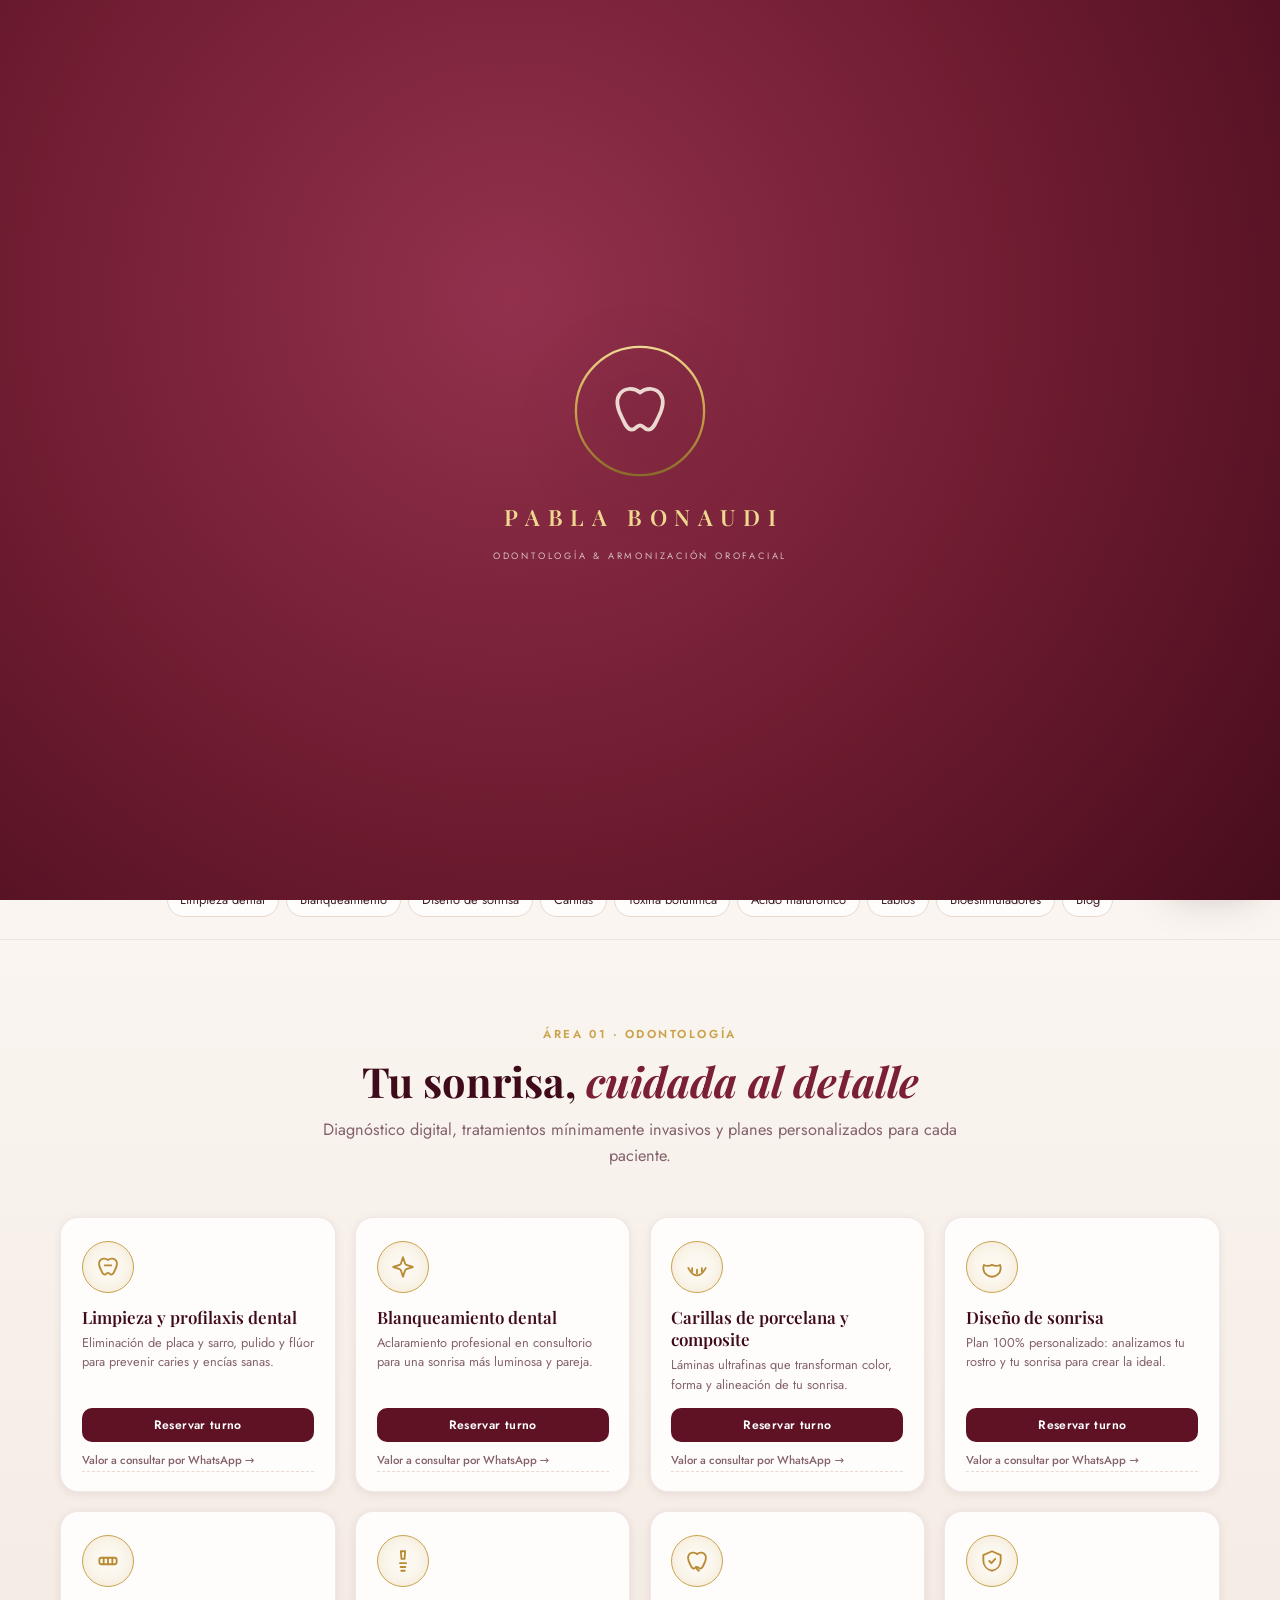
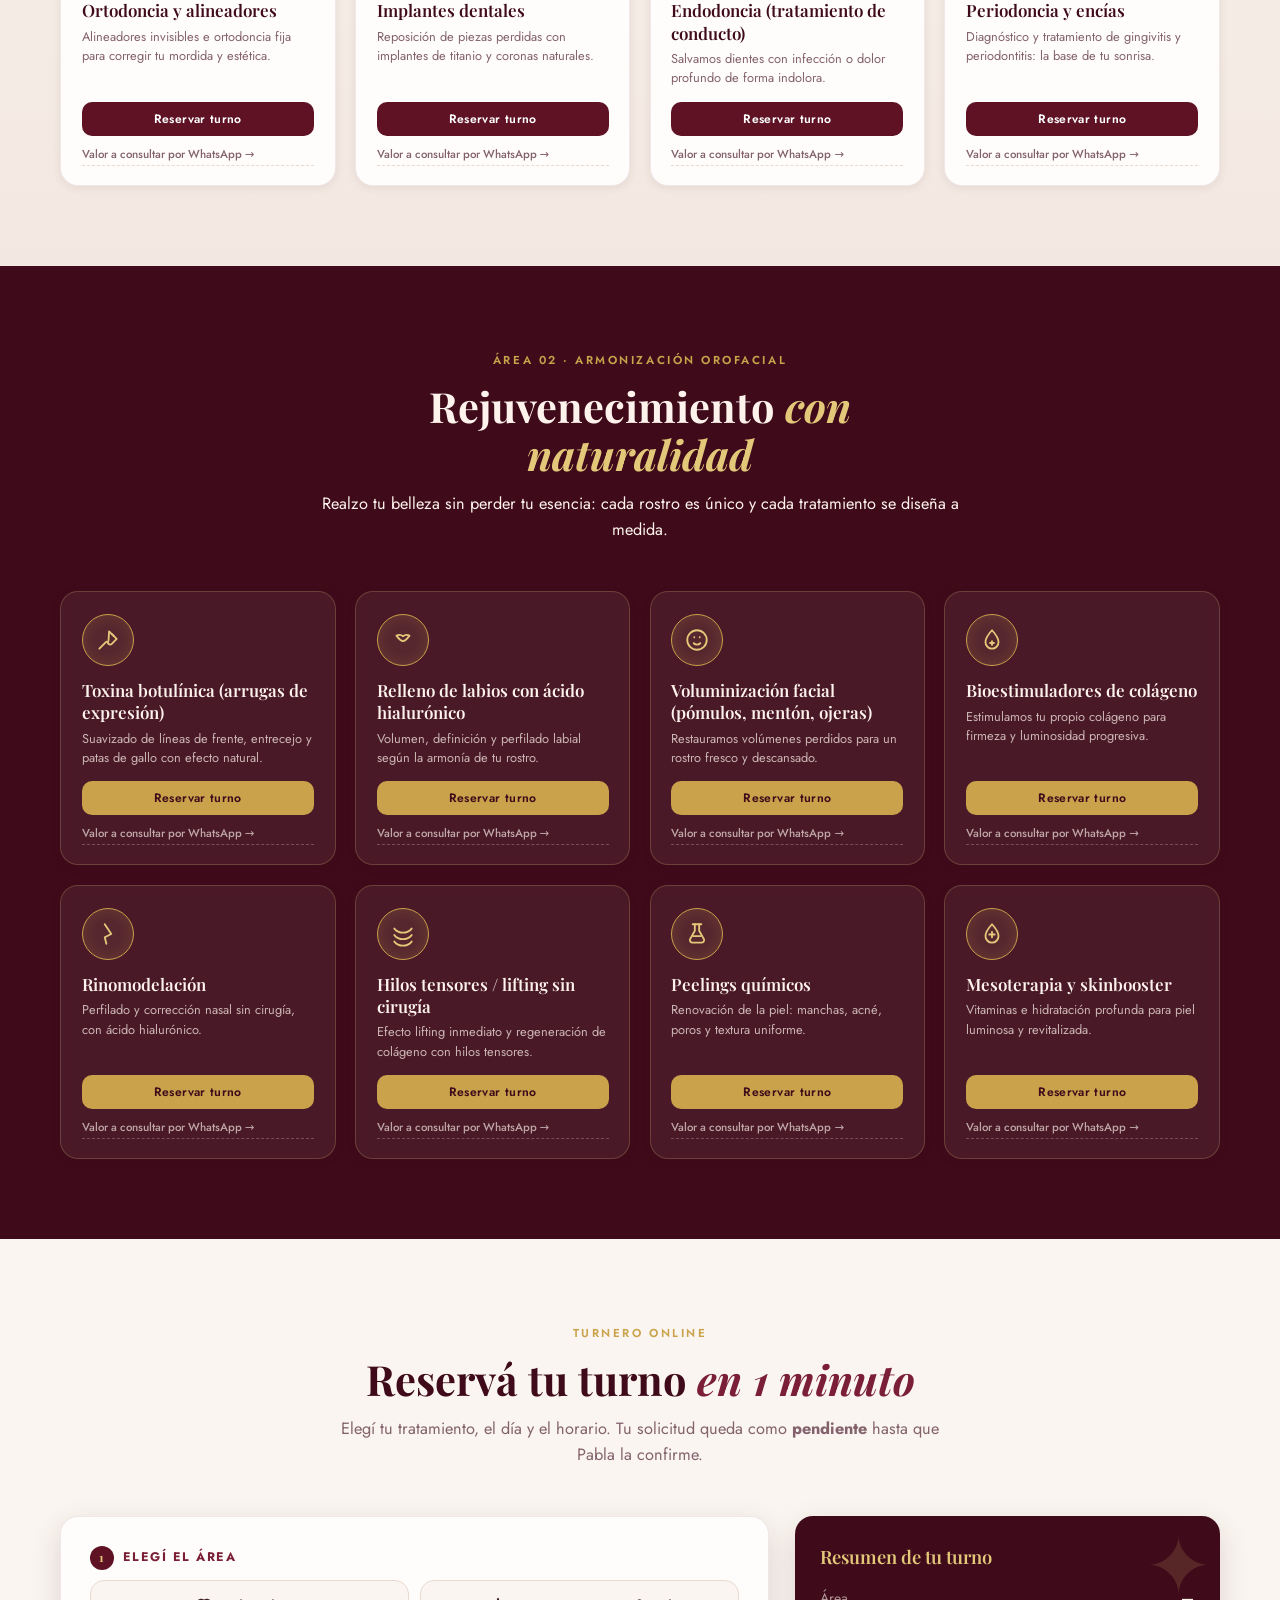
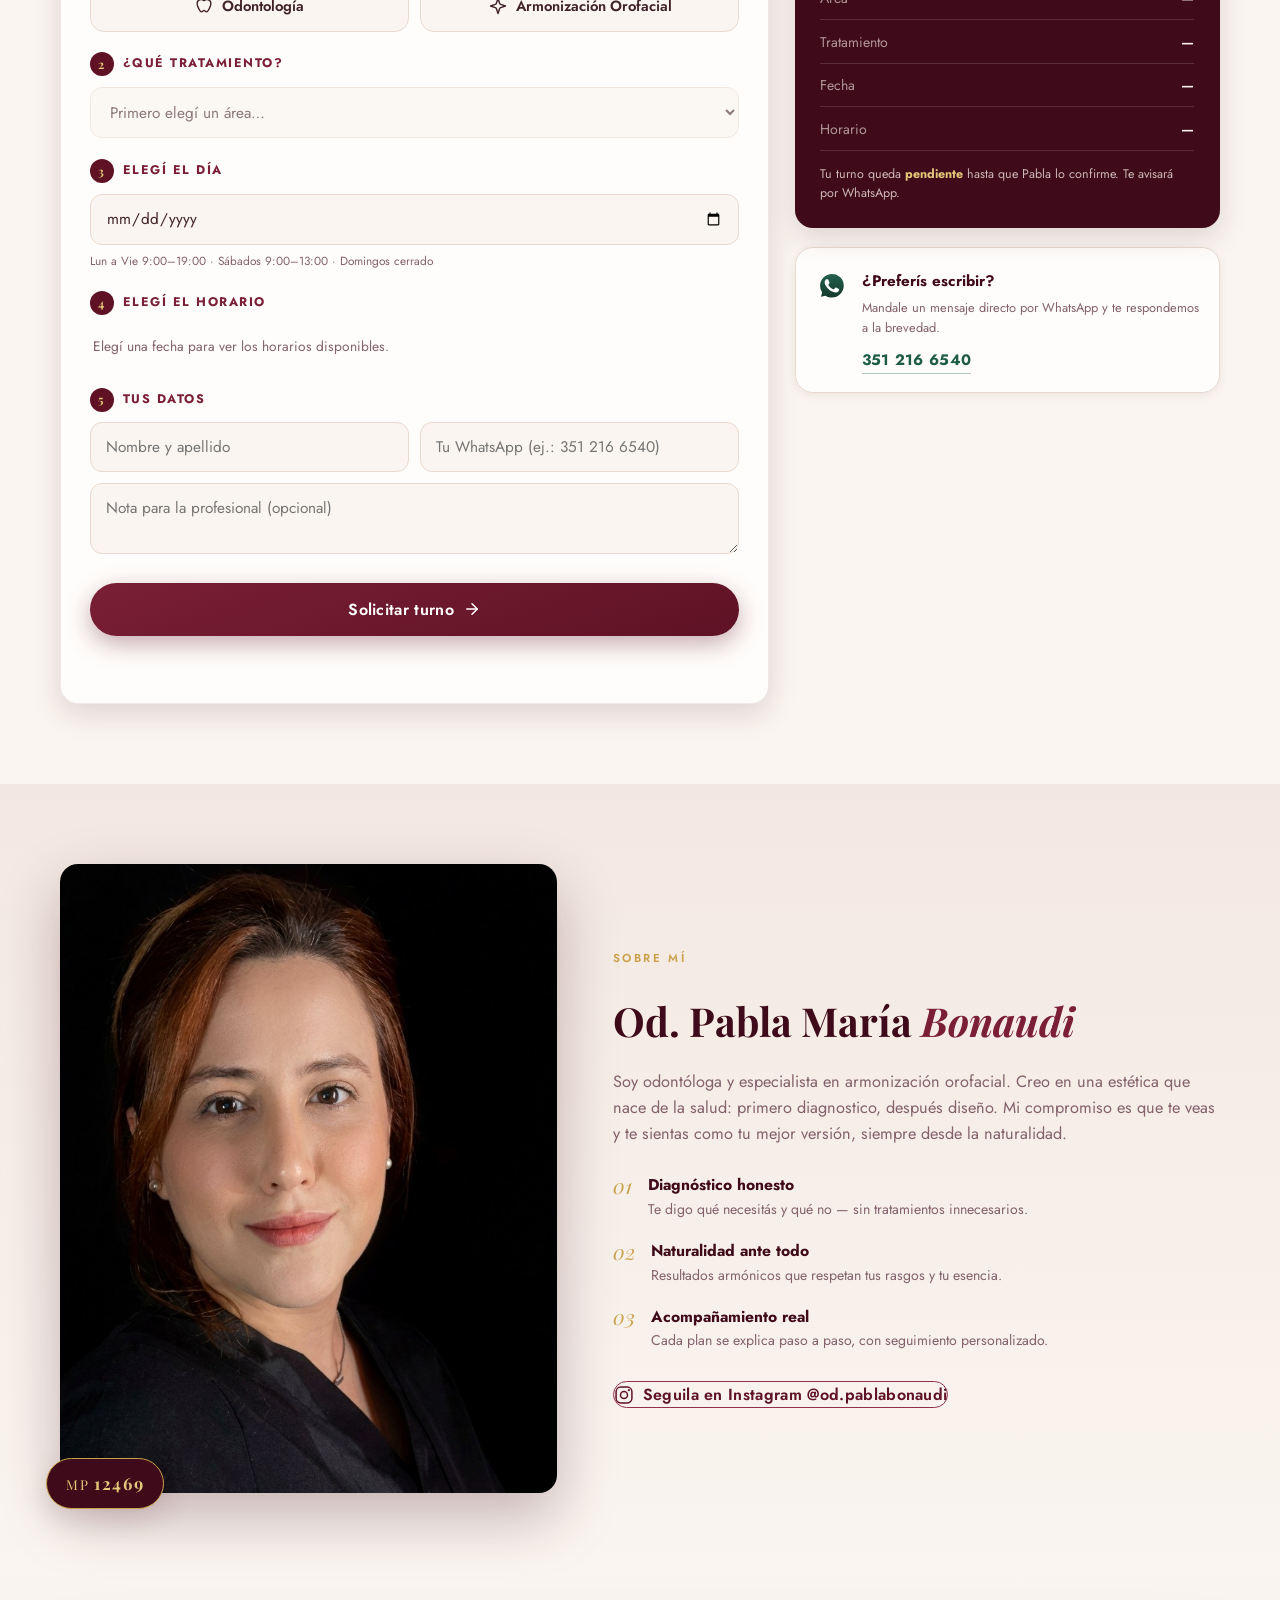
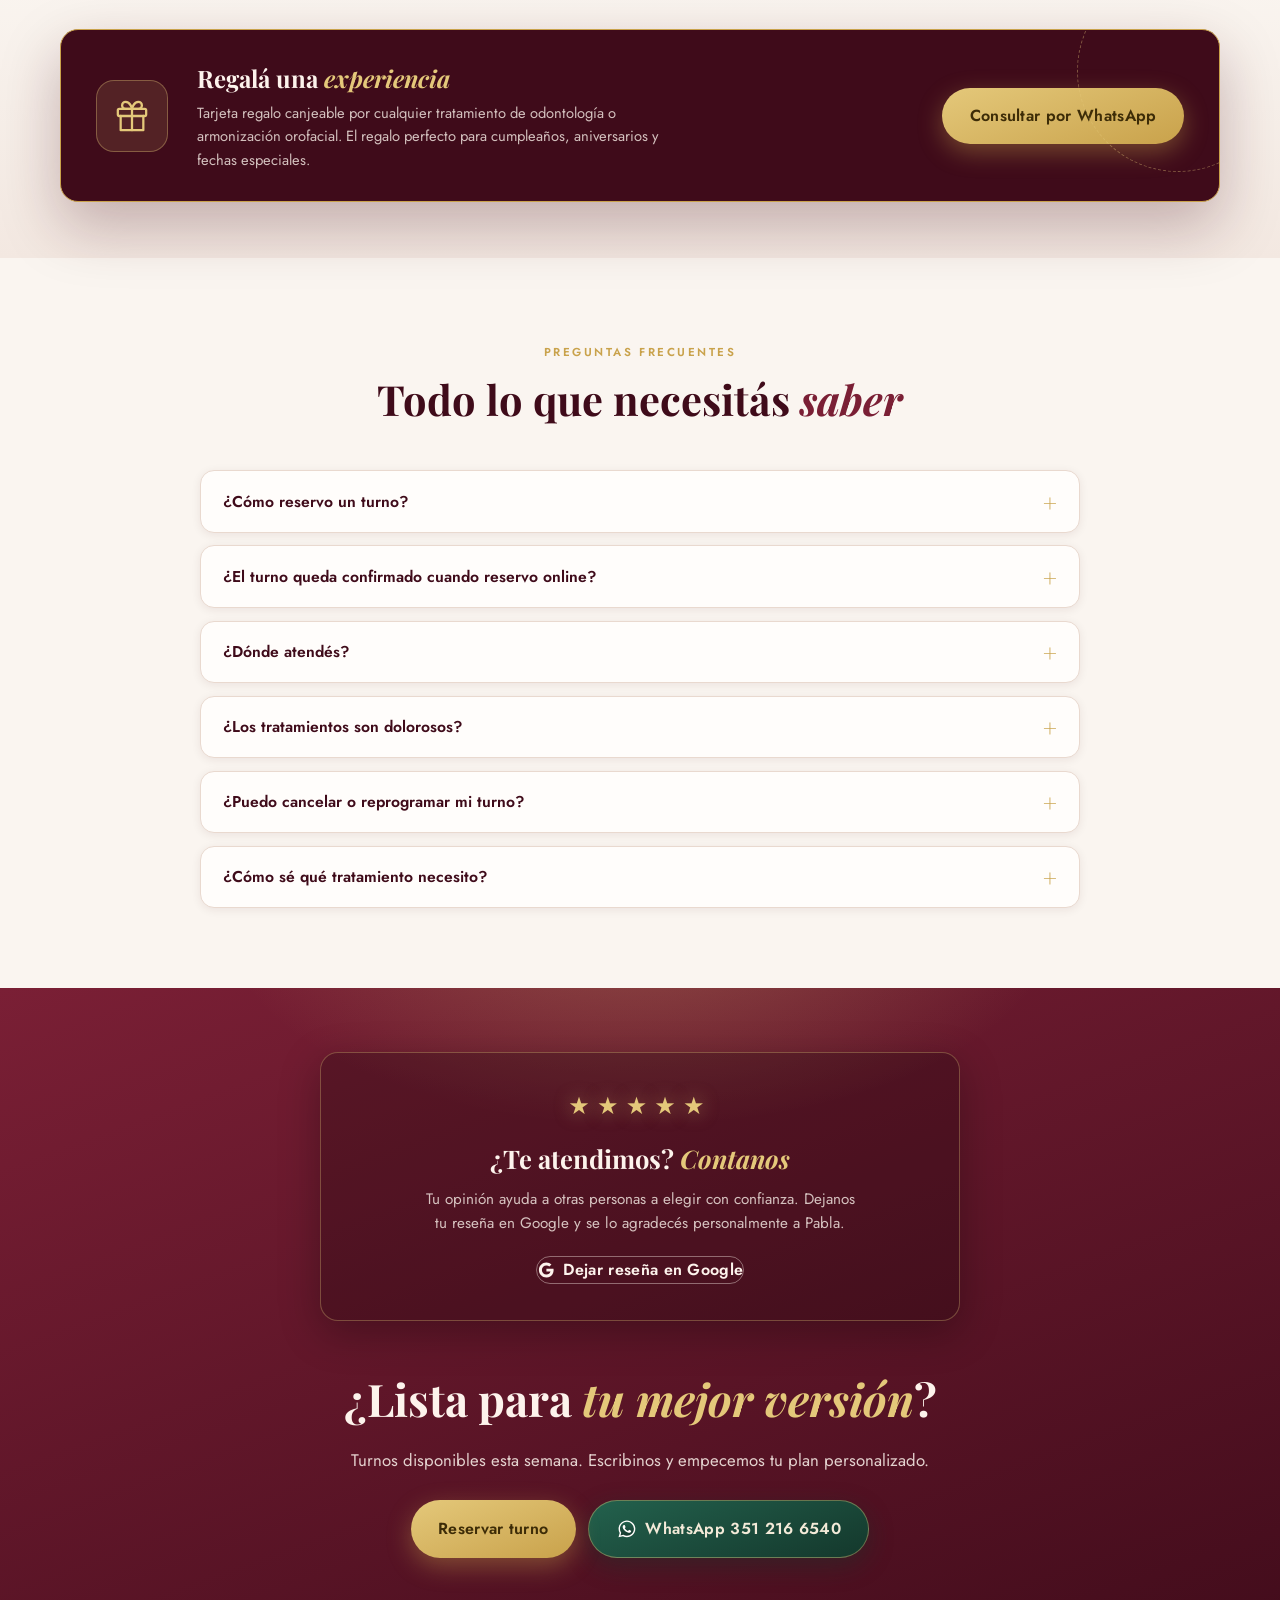
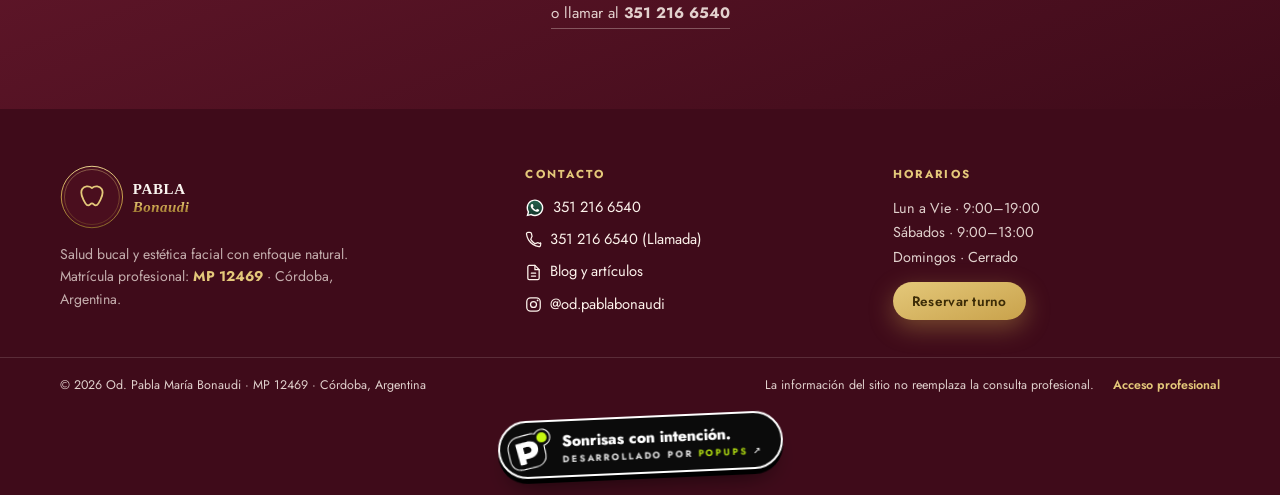
==== commit 692a7c5e: "feat(footer): vuelve el sticker original 'Sonrisas con intencion.' Restaura la primera version del s" ====
--- a/index.html
+++ b/index.html
@@ -83,7 +83,7 @@
 <link rel="preconnect" href="https://fonts.googleapis.com" />
 <link rel="preconnect" href="https://fonts.gstatic.com" crossorigin />
 <link href="https://fonts.googleapis.com/css2?family=Playfair+Display:ital,wght@0,400;0,600;0,700;0,800;1,400;1,600&family=Jost:wght@300;400;500;600;700&display=swap" rel="stylesheet" />
-<link rel="stylesheet" href="styles.css?v=20261127c" />
+<link rel="stylesheet" href="styles.css?v=20261127d" />
 </head>
 <body>
 <!-- ══════════════ SPLASH · trazo dorado (solo primera carga de la sesión) ══════════════ -->
@@ -492,7 +492,10 @@
   <div class="credit">
     <a class="credit__link" href="https://somospopups.github.io/Portfolio/" target="_blank" rel="noopener" title="Visitar Portfolio de POPUPS" aria-label="Desarrollado por POPUPS — ir al Portfolio">
 <svg class="credit__mark" aria-hidden="true" xmlns="http://www.w3.org/2000/svg" viewBox="72 160 637 607" role="img" aria-label="POPUPS"><path class="pp-ink" fill="#0B0B0B" fill-rule="evenodd" d="M251.0 760.9C230.3 758.5 215.1 754.1 196.5 745.1C154.7 724.9 123.6 684.7 113.0 637.0C103.7 595.5 83.1 486.2 79.9 462.0C72.6 406.9 95.5 349.1 138.9 312.7C166.9 289.2 184.4 280.9 232.5 268.2C289.9 253.1 336.6 242.1 378.5 233.9C412.1 227.3 432.0 225.4 451.0 227.0C469.9 228.6 467.8 229.3 476.4 218.7C490.6 201.1 506.9 187.9 526.6 178.1C553.5 164.8 588.5 162.3 618.1 171.6C649.8 181.5 678.1 206.4 691.9 236.2C700.2 254.2 703.4 268.8 703.4 289.5C703.5 339.1 674.9 384.0 629.7 404.9C624.9 407.1 619.8 409.3 618.5 409.6C615.2 410.4 615.2 410.5 620.0 435.5C622.2 447.1 625.8 466.1 628.0 477.8C630.2 489.6 632.1 499.5 632.2 499.8C632.3 500.2 632.7 488.4 633.0 473.5L633.5 446.5L633.8 479.0C634.0 508.2 634.2 512.6 636.2 522.5C639.5 538.7 639.5 577.9 636.2 592.0C634.3 600.2 634.0 604.6 633.8 625.5L633.6 649.5L633.0 628.5C632.7 614.8 632.2 608.2 631.6 609.5C631.1 610.6 629.2 615.2 627.4 619.8C608.4 667.7 562.4 705.9 509.0 718.1C474.6 725.9 414.5 738.1 354.0 749.4C289.0 761.6 273.0 763.4 251.0 760.9Z"/><path class="pp-wht" fill="#FFFFFF" fill-rule="evenodd" d="M251.0 760.9C230.3 758.5 215.1 754.1 196.5 745.1C154.7 724.9 123.6 684.7 113.0 637.0C103.7 595.5 83.1 486.2 79.9 462.0C72.6 406.9 95.5 349.1 138.9 312.7C166.9 289.2 184.4 280.9 232.5 268.2C289.9 253.1 336.6 242.1 378.5 233.9C412.1 227.3 432.0 225.4 451.0 227.0C469.9 228.6 467.8 229.3 476.4 218.7C490.6 201.1 506.9 187.9 526.6 178.1C553.5 164.8 588.5 162.3 618.1 171.6C649.8 181.5 678.1 206.4 691.9 236.2C700.2 254.2 703.4 268.8 703.4 289.5C703.5 339.1 674.9 384.0 629.7 404.9C624.9 407.1 619.8 409.3 618.5 409.6C615.2 410.4 615.2 410.5 620.0 435.5C622.2 447.1 625.8 466.1 628.0 477.8C630.2 489.6 632.1 499.5 632.2 499.8C632.3 500.2 632.7 488.4 633.0 473.5L633.5 446.5L633.8 479.0C634.0 508.2 634.2 512.6 636.2 522.5C639.5 538.7 639.5 577.9 636.2 592.0C634.3 600.2 634.0 604.6 633.8 625.5L633.6 649.5L633.0 628.5C632.7 614.8 632.2 608.2 631.6 609.5C631.1 610.6 629.2 615.2 627.4 619.8C608.4 667.7 562.4 705.9 509.0 718.1C474.6 725.9 414.5 738.1 354.0 749.4C289.0 761.6 273.0 763.4 251.0 760.9ZM319.0 741.1C373.4 731.5 483.4 709.4 506.6 703.5C537.1 695.7 560.6 682.6 581.6 661.6C602.2 640.9 615.1 617.0 621.6 587.0C624.8 572.7 624.3 540.8 620.6 522.0C619.1 514.0 615.8 496.7 613.4 483.5C610.9 470.3 606.4 446.3 603.4 430.2C600.4 414.0 598.0 400.7 598.2 400.6C598.4 400.4 602.5 399.1 607.5 397.6C638.5 388.0 663.7 366.4 677.6 337.5C708.0 274.1 672.9 199.6 605.0 183.5C589.5 179.8 566.2 180.2 551.1 184.4C524.4 191.9 498.9 211.0 482.7 235.9L476.6 245.2L472.5 244.6C437.2 239.2 423.9 239.8 377.0 249.1C334.8 257.4 225.5 284.1 205.4 291.1C149.8 310.2 108.2 356.2 96.3 412.0C94.9 418.8 94.5 424.8 94.6 441.5L94.7 462.5L101.3 498.0C125.3 627.3 129.3 645.4 138.5 664.6C153.9 697.1 175.7 719.1 207.3 734.0C227.9 743.7 245.6 747.1 272.0 746.6C288.8 746.2 293.1 745.7 319.0 741.1ZM265.8 684.5C262.5 682.7 262.3 682.1 255.1 651.0C251.8 637.0 247.3 617.9 245.1 608.5C242.9 599.1 238.8 582.0 236.1 570.5C233.4 559.0 228.4 537.8 225.0 523.5C221.5 509.2 217.5 492.1 215.9 485.5C214.4 478.9 210.2 461.1 206.5 446.0C192.7 388.2 192.9 389.5 194.1 386.2C195.7 381.6 197.8 380.7 217.0 376.2C266.6 364.4 280.5 361.2 315.0 353.5C376.4 339.9 381.5 339.0 401.0 339.0C470.4 339.0 518.7 384.2 521.7 452.0C524.1 506.1 494.7 549.9 439.9 573.8C428.0 579.0 408.0 584.7 371.0 593.6C355.3 597.3 342.2 600.6 341.8 600.9C341.4 601.3 342.4 607.1 344.1 614.0C349.7 637.5 354.0 657.0 354.0 658.9C354.0 665.6 350.6 667.9 335.4 671.4C329.4 672.8 313.1 676.6 299.2 680.0C272.2 686.4 270.0 686.7 265.8 684.5ZM352.5 517.5C390.7 509.3 403.0 504.2 414.3 492.0C431.4 473.6 427.4 442.9 406.2 429.2C397.9 424.0 390.9 421.9 378.9 421.3C366.1 420.6 359.5 421.5 330.0 428.0C306.8 433.1 304.0 434.2 304.0 438.9C304.0 439.8 306.4 450.9 309.4 463.5C312.3 476.1 316.6 494.6 318.9 504.4C321.2 514.3 323.3 522.7 323.6 523.1C323.8 523.5 327.7 522.9 332.2 521.9C336.8 520.9 345.9 518.9 352.5 517.5Z"/><circle class="pp-dot" cx="576.1" cy="290.3" r="73.8" fill="#C5F711"/></svg>
-      <span class="credit__by">Desarrollado por <b>POPUPS</b> <span class="credit__arrow" aria-hidden="true">↗</span></span>
+      <span class="credit__txt">
+        <span class="credit__phrase">Sonrisas con intención.</span>
+        <span class="credit__by">Desarrollado por <b>POPUPS</b> <span class="credit__arrow" aria-hidden="true">↗</span></span>
+      </span>
     </a>
   </div>
 </footer>
--- a/styles.css
+++ b/styles.css
@@ -863,18 +863,28 @@
   .copito-bubble { margin-bottom: 3.3rem; font-size: .76rem; padding: .35rem .62rem; }
 }
 
-/* Crédito de la agencia (mini sello POPUPS) */
-.credit { display: flex; justify-content: center; padding: .1rem 1rem 1.15rem; }
+/* Crédito de la agencia (sticker POPUPS) */
+.credit { display: flex; justify-content: center; padding: .15rem 1rem 1.35rem; }
 .credit__link {
-  display: inline-flex; align-items: center; gap: .4rem;
-  padding: .2rem .8rem .2rem .22rem; border-radius: 999px;
-  background: #0b0b0b; border: 1.5px solid rgba(255, 255, 255, .9); color: #fff;
-  text-decoration: none; transition: background .3s ease, border-color .3s ease;
-}
-.credit__link:hover, .credit__link:focus-visible { background: #161616; border-color: #fff; }
-.credit__link:focus-visible { outline: 2px solid #C5F711; outline-offset: 3px; }
-.credit__mark { display: block; height: 17px; width: auto; }
-.credit__by { font-weight: 700; font-size: .58rem; letter-spacing: .17em; text-transform: uppercase; opacity: .85; white-space: nowrap; line-height: 1; }
+  display: inline-flex; align-items: center; gap: .7rem;
+  padding: .38rem 1.15rem .38rem .42rem; border-radius: 999px;
+  background: #0b0b0b; border: 2.5px solid #fff; color: #fff;
+  text-decoration: none; transform: rotate(-2.5deg);
+  box-shadow: 0 5px 0 #000, 0 16px 28px -14px rgba(0, 0, 0, .8);
+  transition: transform .45s cubic-bezier(.34, 1.56, .64, 1);
+}
+.credit__link:hover, .credit__link:focus-visible { transform: rotate(0deg) scale(1.05); }
+.credit__link:focus-visible { outline: 3px solid #C5F711; outline-offset: 4px; }
+.credit__mark { display: block; height: 42px; width: auto; }
+.credit__txt { display: flex; flex-direction: column; line-height: 1.05; text-align: left; }
+.credit__phrase { font-weight: 800; font-size: .98rem; padding-top: .08em; white-space: nowrap; }
+.credit__by { margin-top: .28rem; font-weight: 700; font-size: .58rem; letter-spacing: .2em; text-transform: uppercase; opacity: .85; white-space: nowrap; }
 .credit__by b { color: #c5f711; }
 .credit__arrow { display: inline-block; transition: transform .3s ease; }
-.credit__link:hover .credit__arrow, .credit__link:focus-visible .credit__arrow { transform: translate(1.5px, -1.5px); }
+.credit__link:hover .credit__arrow, .credit__link:focus-visible .credit__arrow { transform: translate(2px, -2px); }
+@media (max-width: 640px) {
+  .credit__link { gap: .55rem; padding: .32rem .95rem .32rem .35rem; }
+  .credit__mark { height: 36px; }
+  .credit__phrase { font-size: .88rem; }
+  .credit__by { font-size: .52rem; letter-spacing: .16em; }
+}
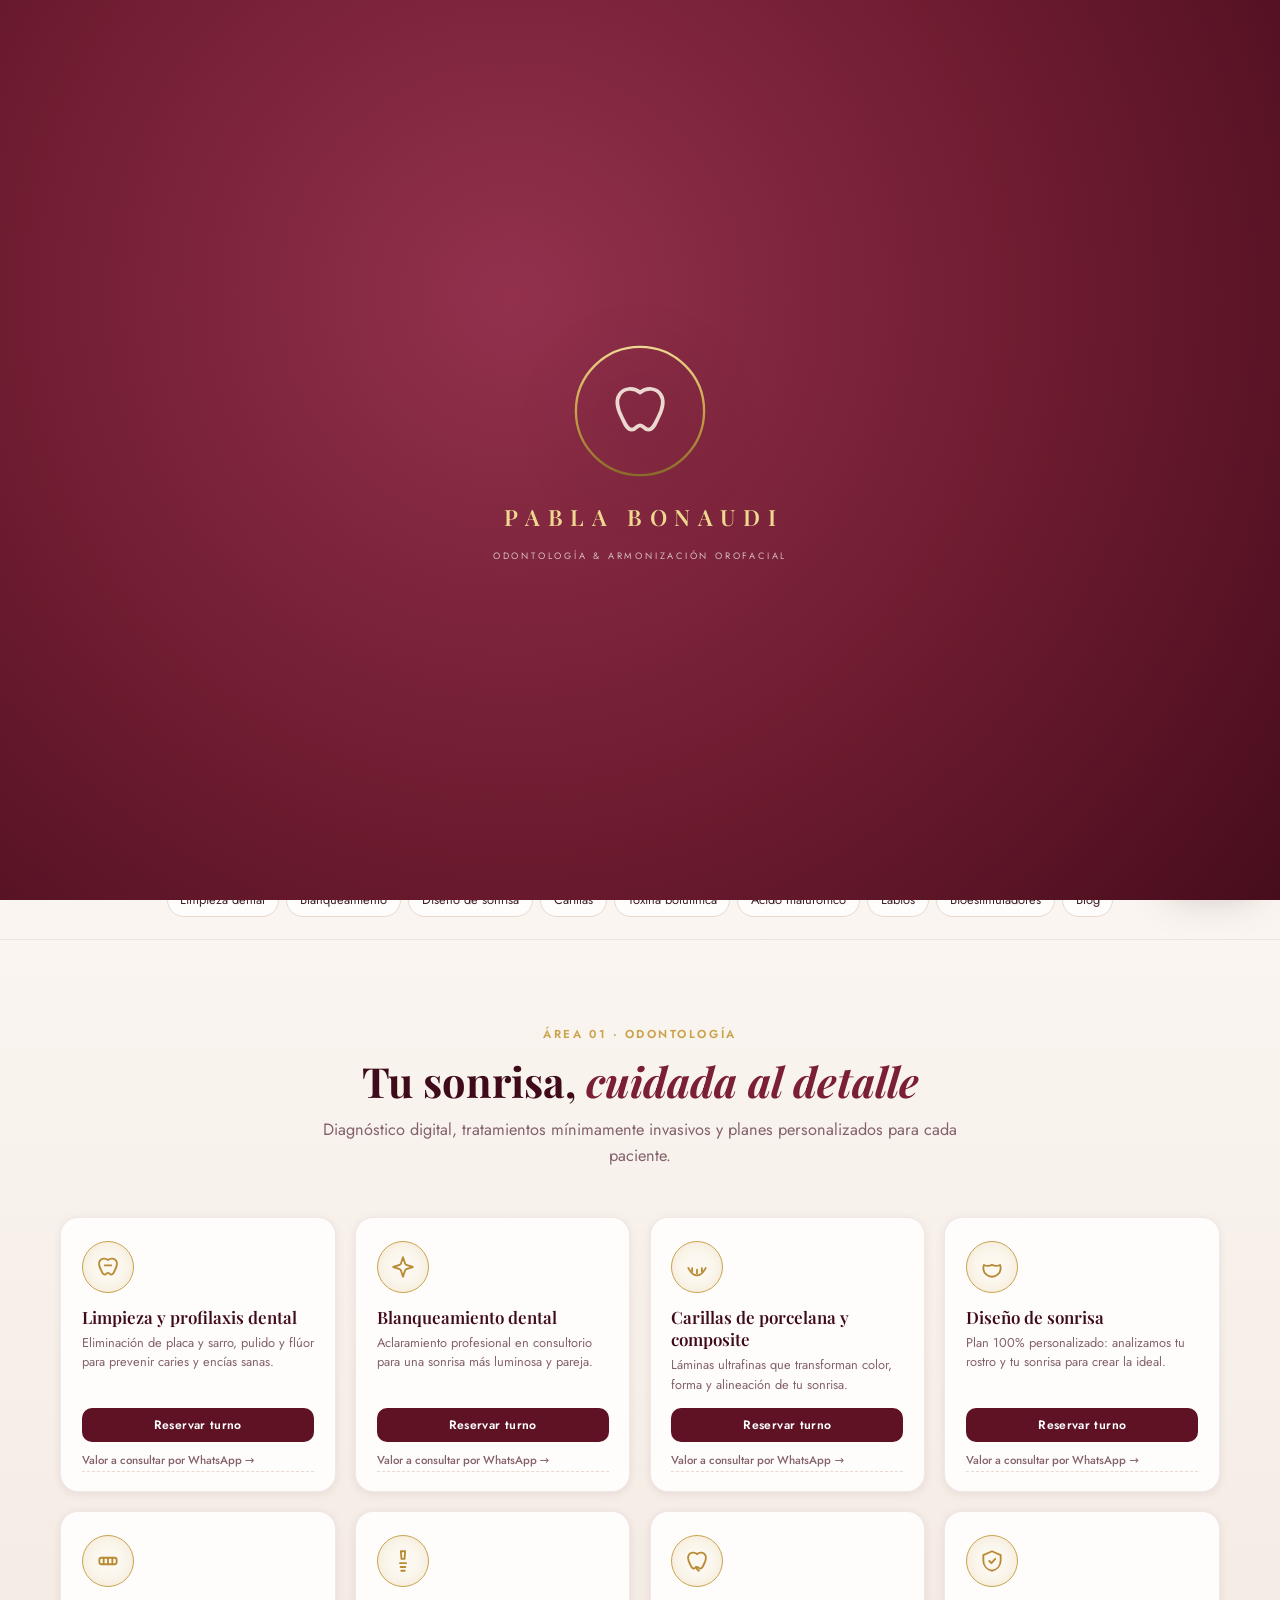
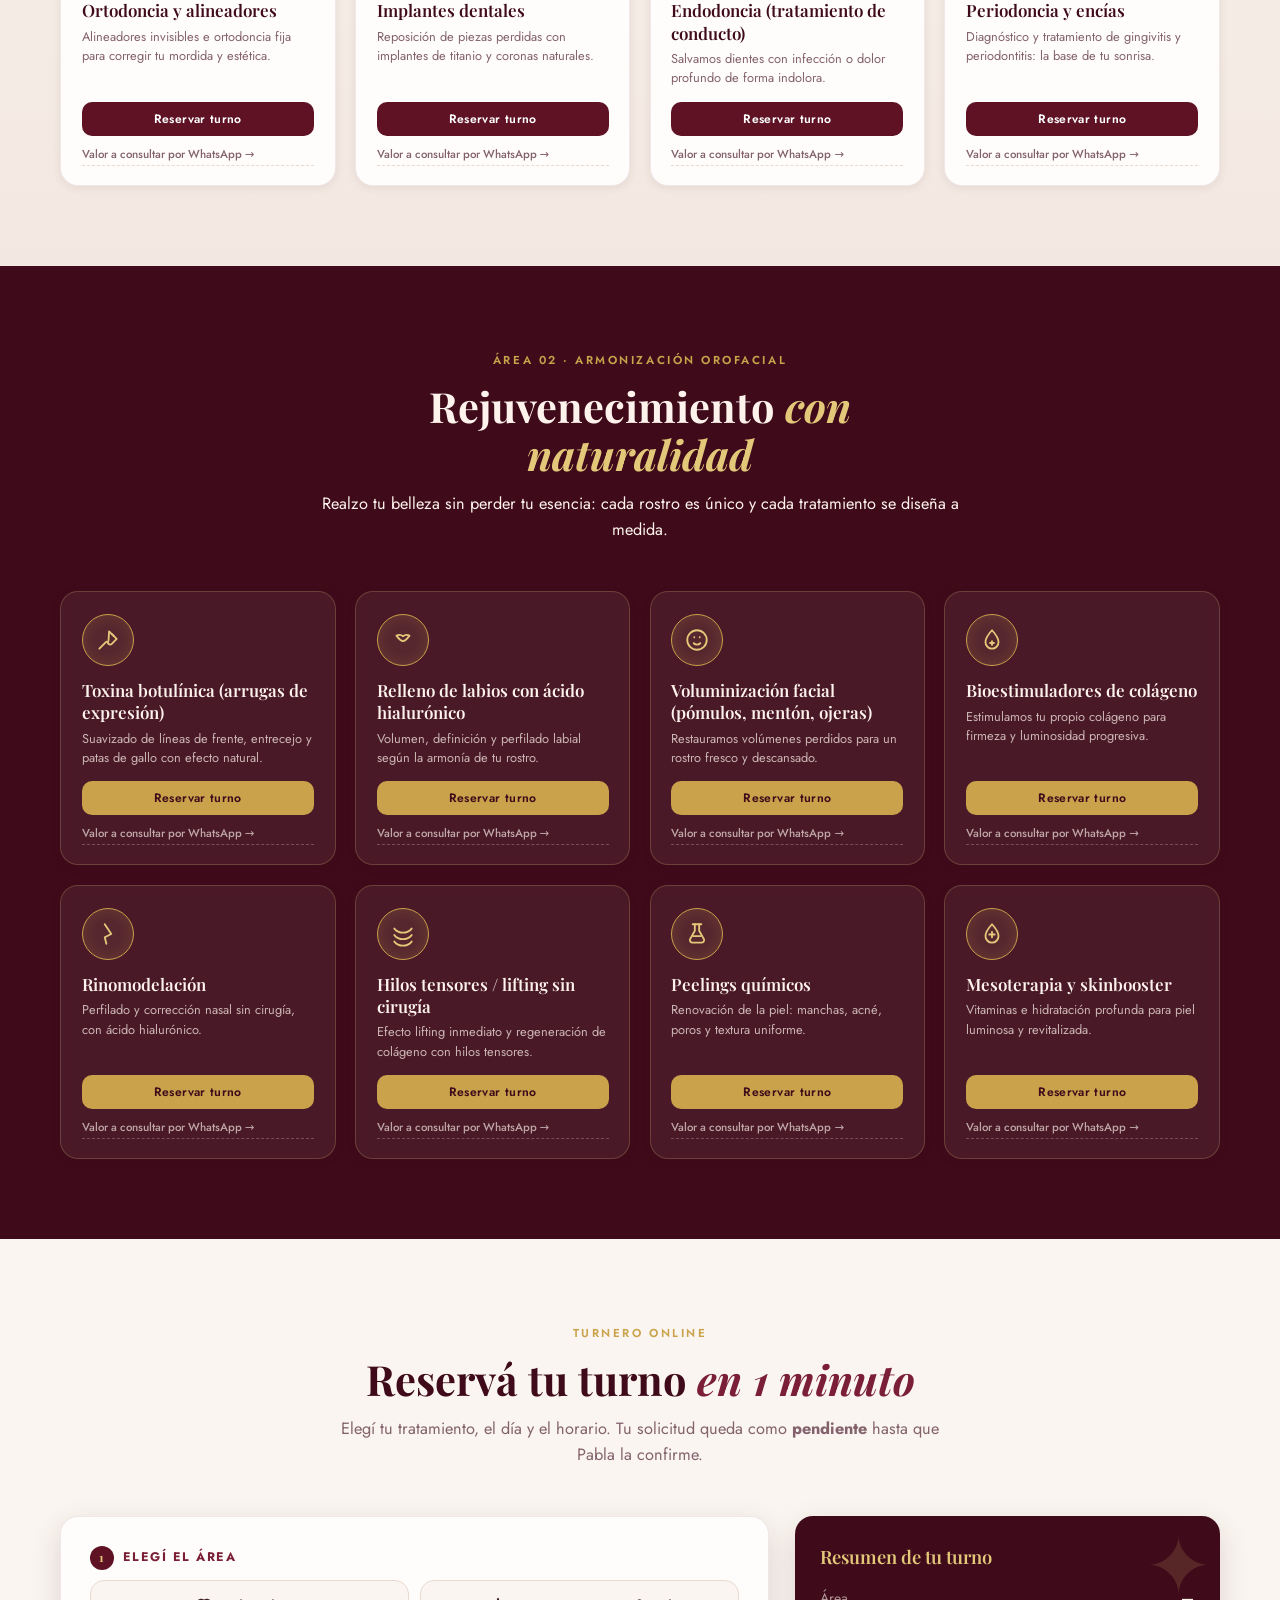
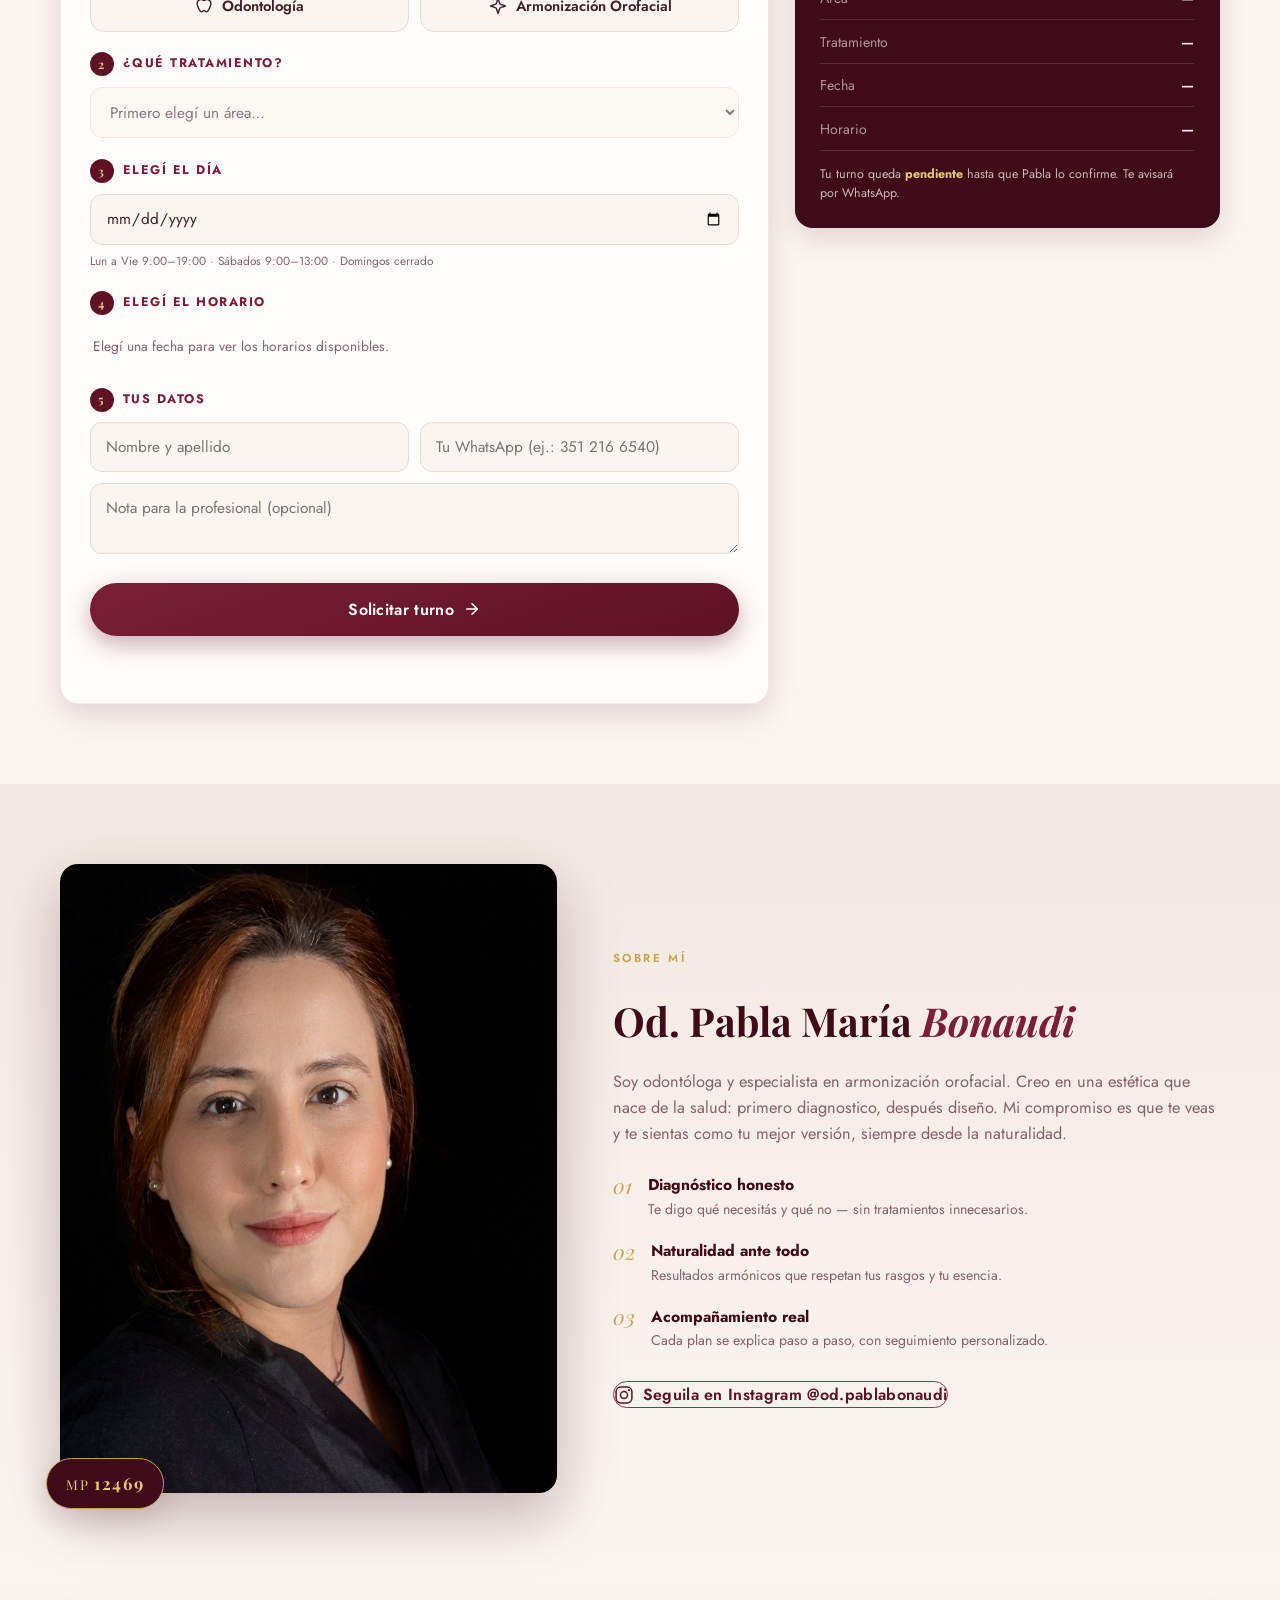
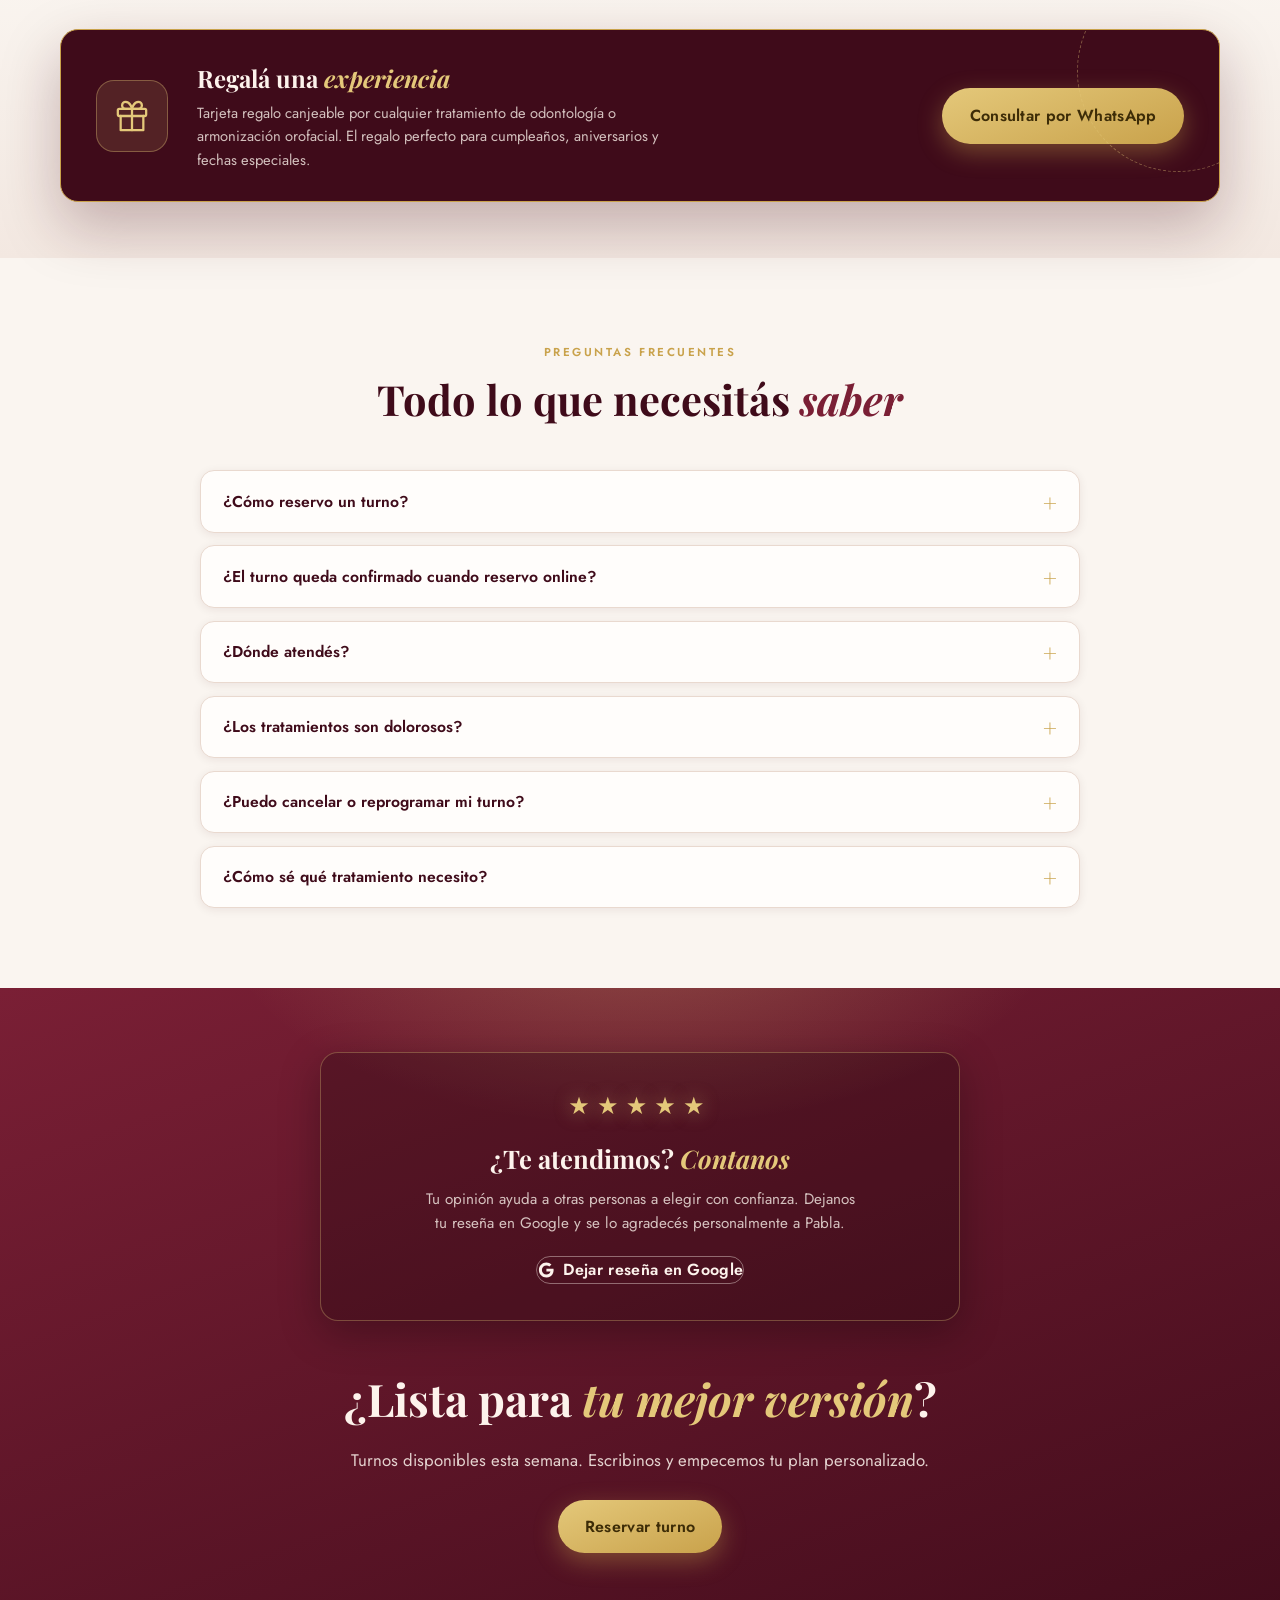
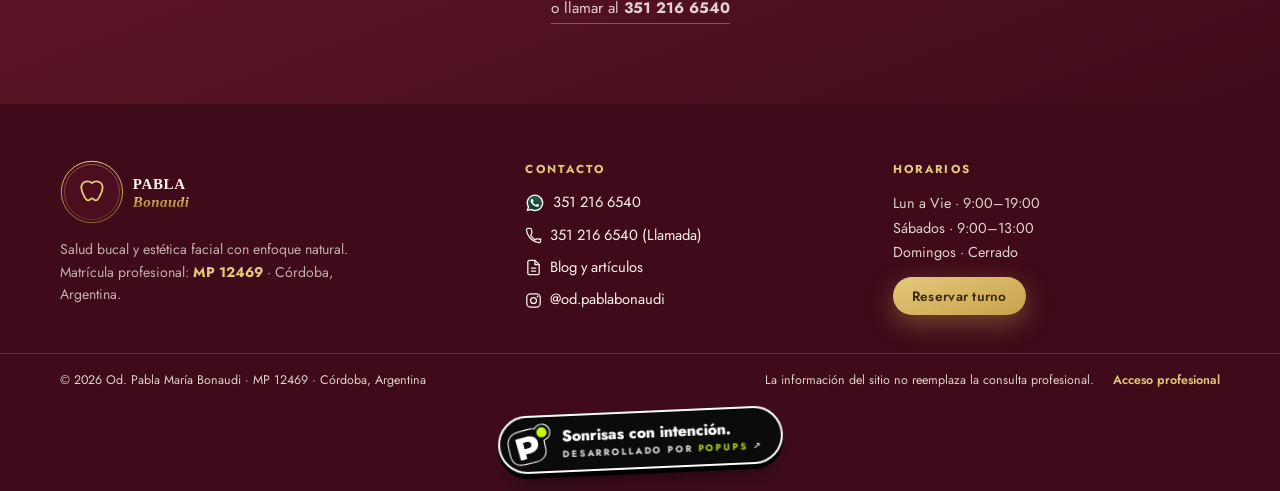
==== commit 477200dc: "feat(ctas): unificar accesos — quitar el CTA verde de WA y la tarjeta WA del aside - CTA final: solo" ====
--- a/index.html
+++ b/index.html
@@ -83,7 +83,7 @@
 <link rel="preconnect" href="https://fonts.googleapis.com" />
 <link rel="preconnect" href="https://fonts.gstatic.com" crossorigin />
 <link href="https://fonts.googleapis.com/css2?family=Playfair+Display:ital,wght@0,400;0,600;0,700;0,800;1,400;1,600&family=Jost:wght@300;400;500;600;700&display=swap" rel="stylesheet" />
-<link rel="stylesheet" href="styles.css?v=20261127d" />
+<link rel="stylesheet" href="styles.css?v=20261127e" />
 </head>
 <body>
 <!-- ══════════════ SPLASH · trazo dorado (solo primera carga de la sesión) ══════════════ -->
@@ -279,14 +279,6 @@
           </ul>
           <p class="summary-note">Tu turno queda <b>pendiente</b> hasta que Pabla lo confirme. Te avisará por WhatsApp.</p>
         </div>
-        <div class="aside-wa-card">
-          <img src="img/whatsapp.svg" alt="" width="26" height="26" class="wa-icon" />
-          <div>
-            <strong>¿Preferís escribir?</strong>
-            <p>Mandale un mensaje directo por WhatsApp y te respondemos a la brevedad.</p>
-            <a class="wa-link aside-wa-btn" data-wa-text="Hola Pabla! Quiero consultar por un turno." href="https://wa.me/5493512166540" target="_blank" rel="noopener">351 216 6540</a>
-          </div>
-        </div>
       </aside>
     </div>
 
@@ -401,10 +393,6 @@
     <p>Turnos disponibles esta semana. Escribinos y empecemos tu plan personalizado.</p>
     <div class="hero-ctas hero-ctas-center">
       <button type="button" class="btn btn-gold btn-lg" data-book-open>Reservar turno</button>
-      <a class="btn btn-whatsapp btn-lg wa-link" data-wa-text="Hola Pabla! Quiero reservar un turno." href="https://wa.me/5493512166540" target="_blank" rel="noopener">
-        <img src="img/whatsapp.svg" alt="" width="20" height="20" class="wa-icon" />
-        WhatsApp 351 216 6540
-      </a>
     </div>
     <a class="final-call" href="tel:+5493512166540">o llamar al <strong>351 216 6540</strong></a>
   </div>
--- a/styles.css
+++ b/styles.css
@@ -325,16 +325,6 @@
 .summary-card li strong { text-align: right; font-weight: 600; }
 .summary-note { font-size: .78rem; color: rgba(253,243,236,.75); margin-top: .9rem; line-height: 1.5; }
 .summary-note b { color: var(--dorado-suave); }
-.aside-wa-card {
-  display: flex; gap: .8rem; align-items: flex-start;
-  background: var(--blanco); border: 1px solid var(--nude-2); border-radius: var(--radius);
-  padding: 1.2rem; box-shadow: var(--shadow-sm);
-}
-.aside-wa-card img { flex-shrink: 0; width: 34px; height: 34px; margin-top: .1rem; }
-.aside-wa-card strong { color: var(--vino); font-size: .95rem; }
-.aside-wa-card p { font-size: .8rem; color: var(--texto-suave); margin: .3rem 0 .5rem; }
-.aside-wa-btn { font-weight: 700; color: var(--wa-oscuro); text-decoration: none; font-size: .95rem; letter-spacing: .02em; border-bottom: 1.5px solid rgba(29,92,70,.35); padding-bottom: .1rem; }
-.aside-wa-btn:hover { color: var(--wa-hover); border-color: var(--wa-hover); }
 
 .booking-success {
   max-width: 620px; margin: 0 auto; text-align: center; background: var(--blanco);
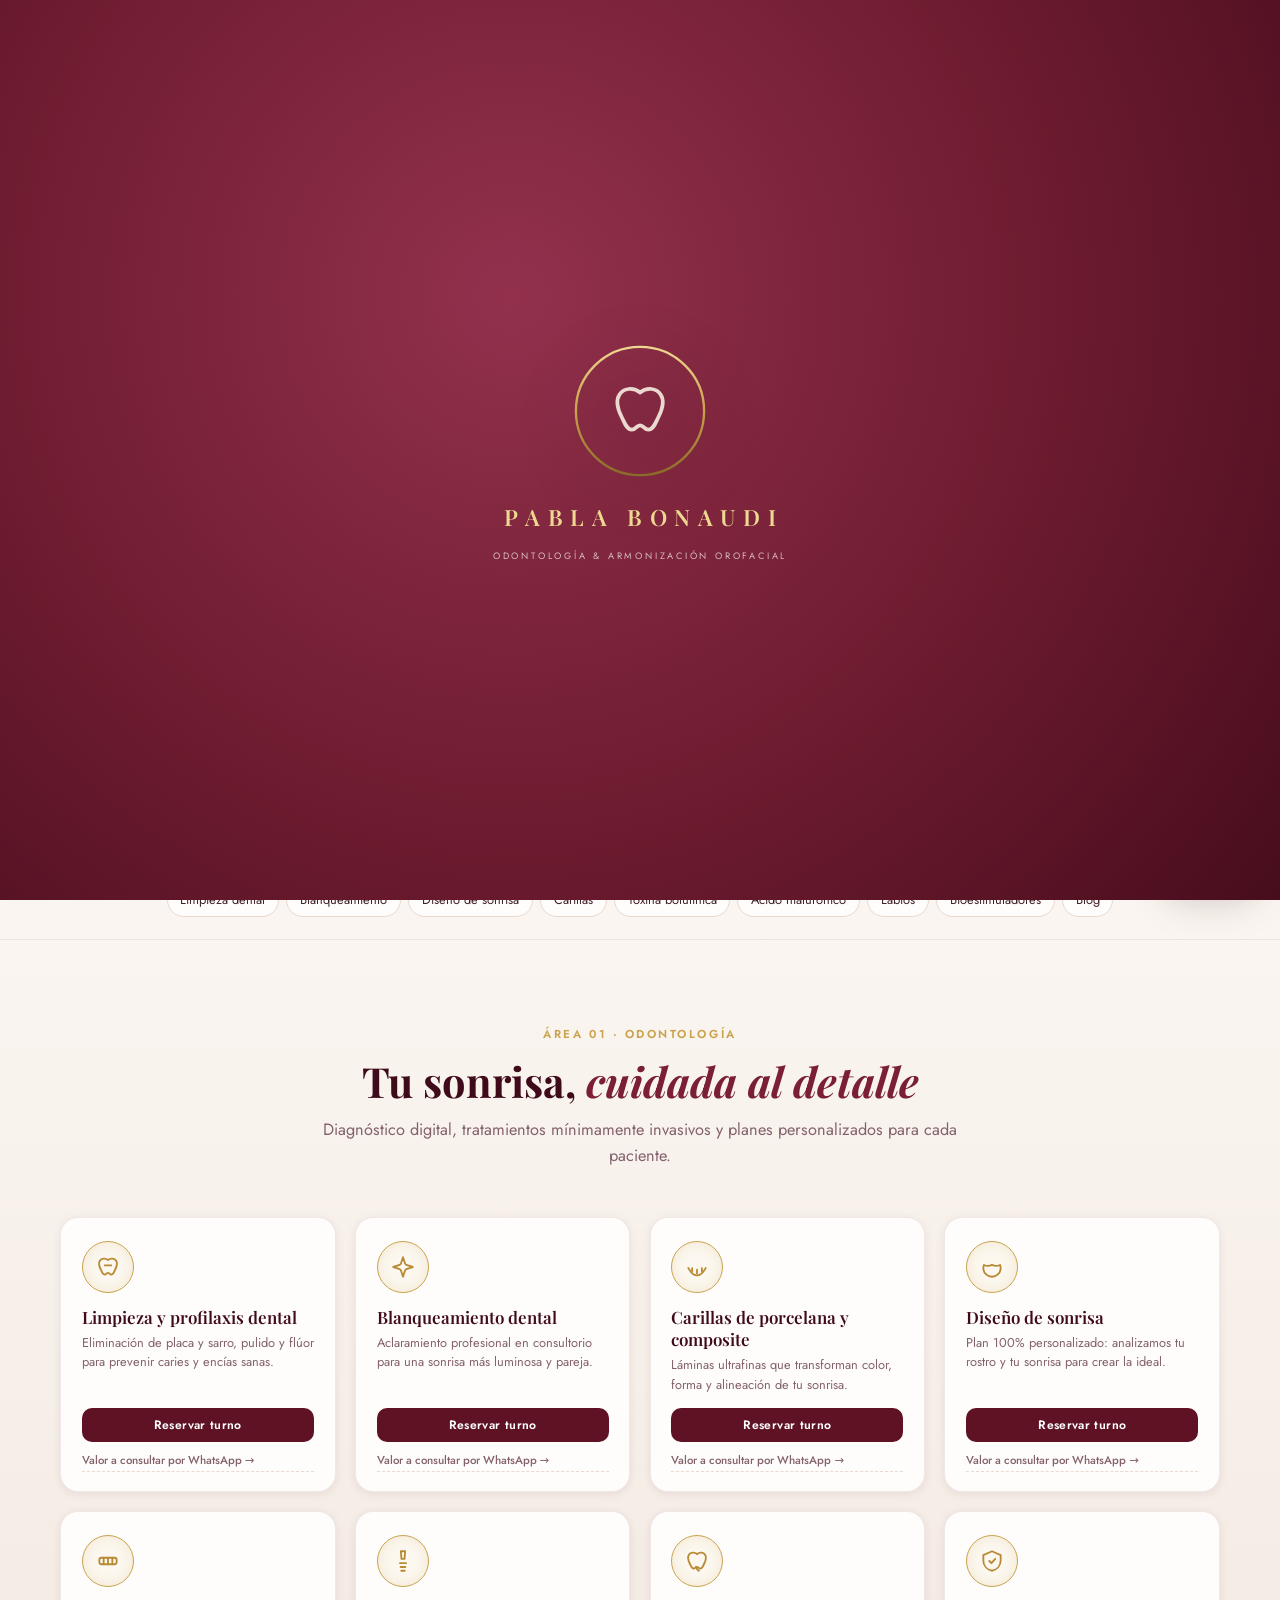
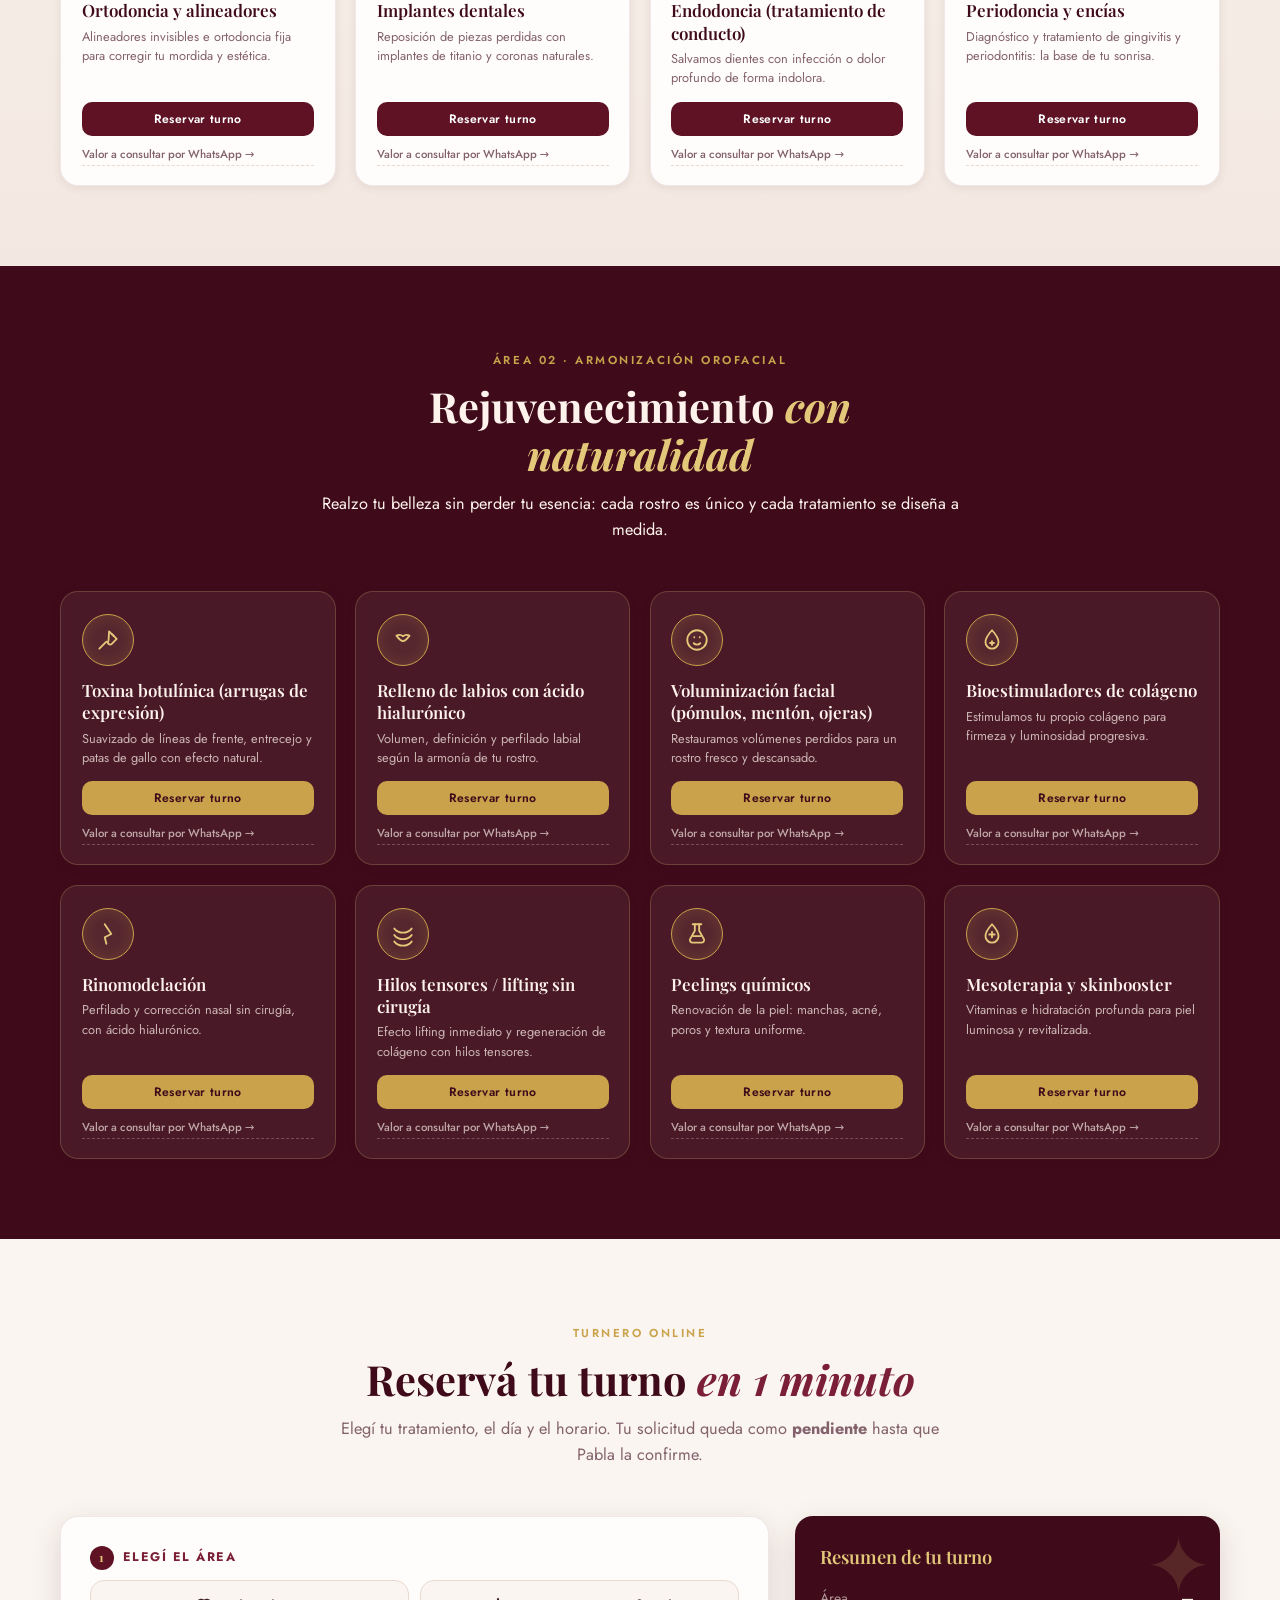
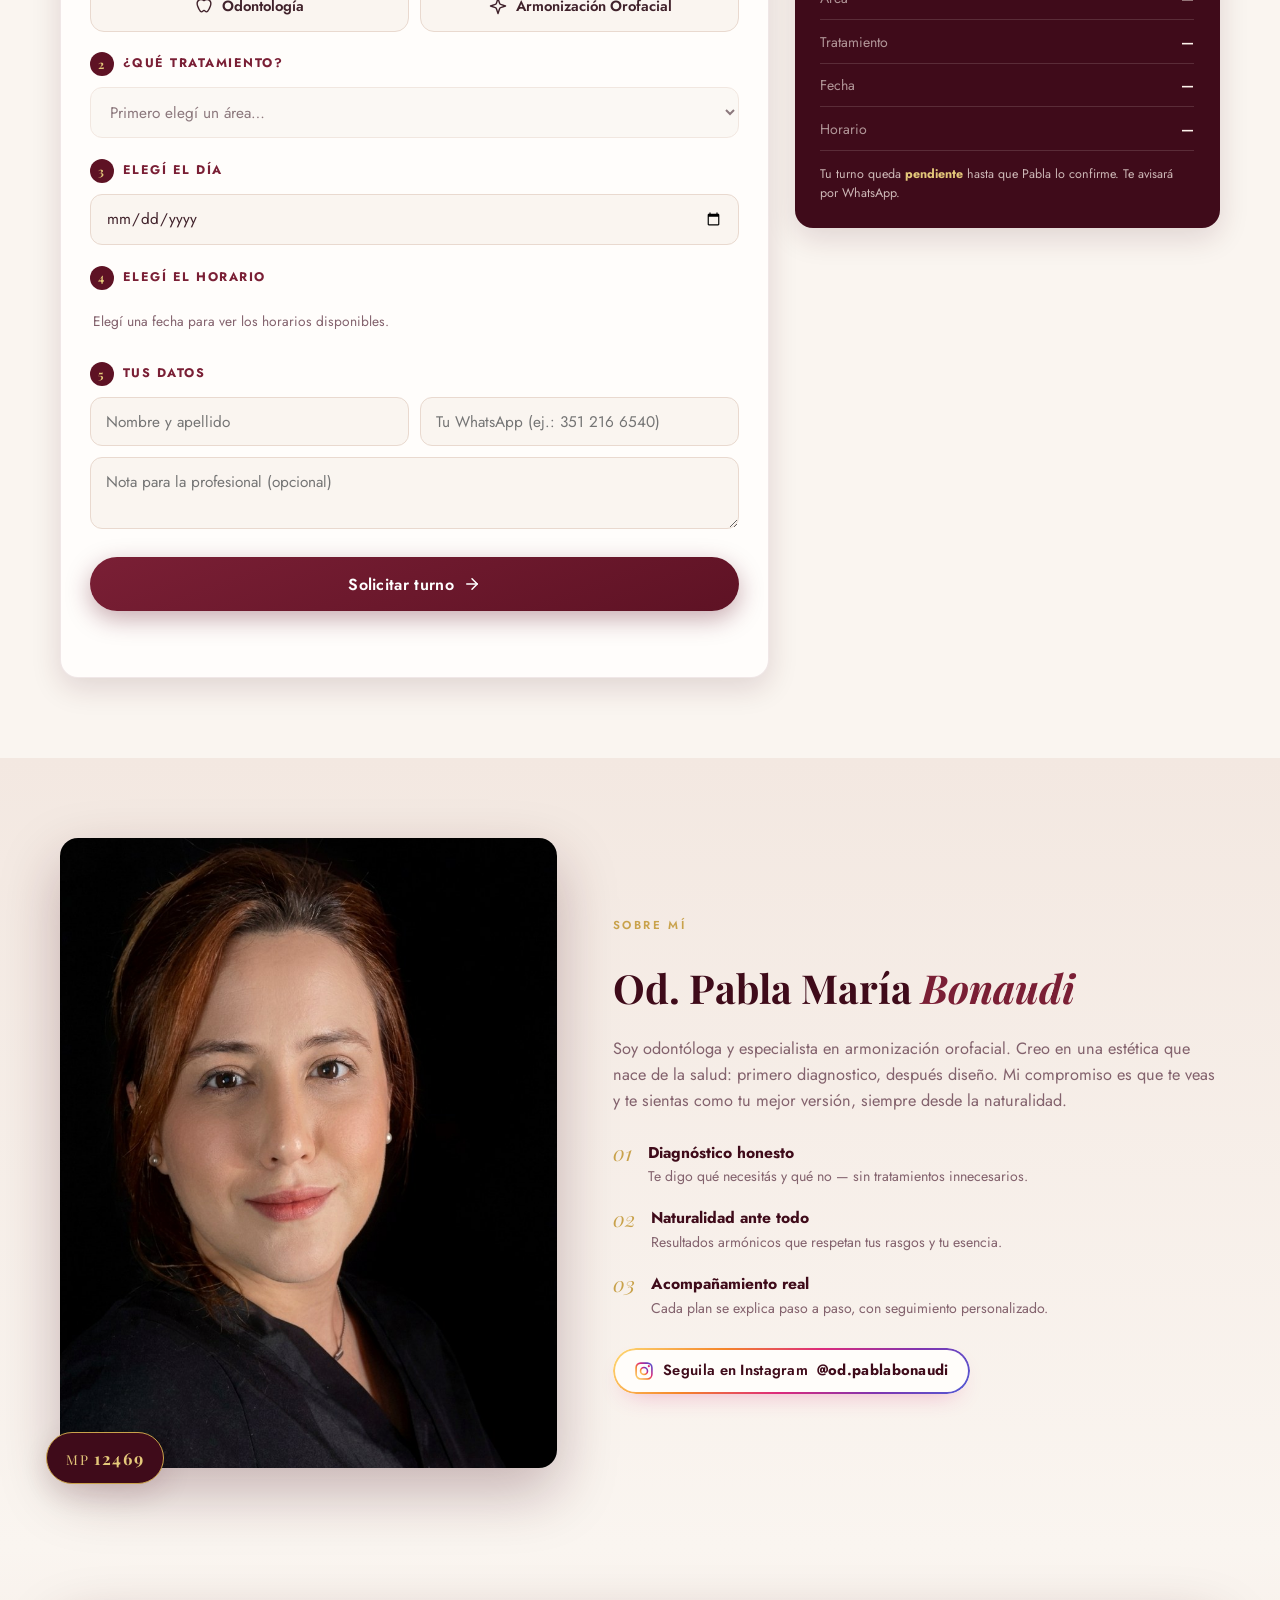
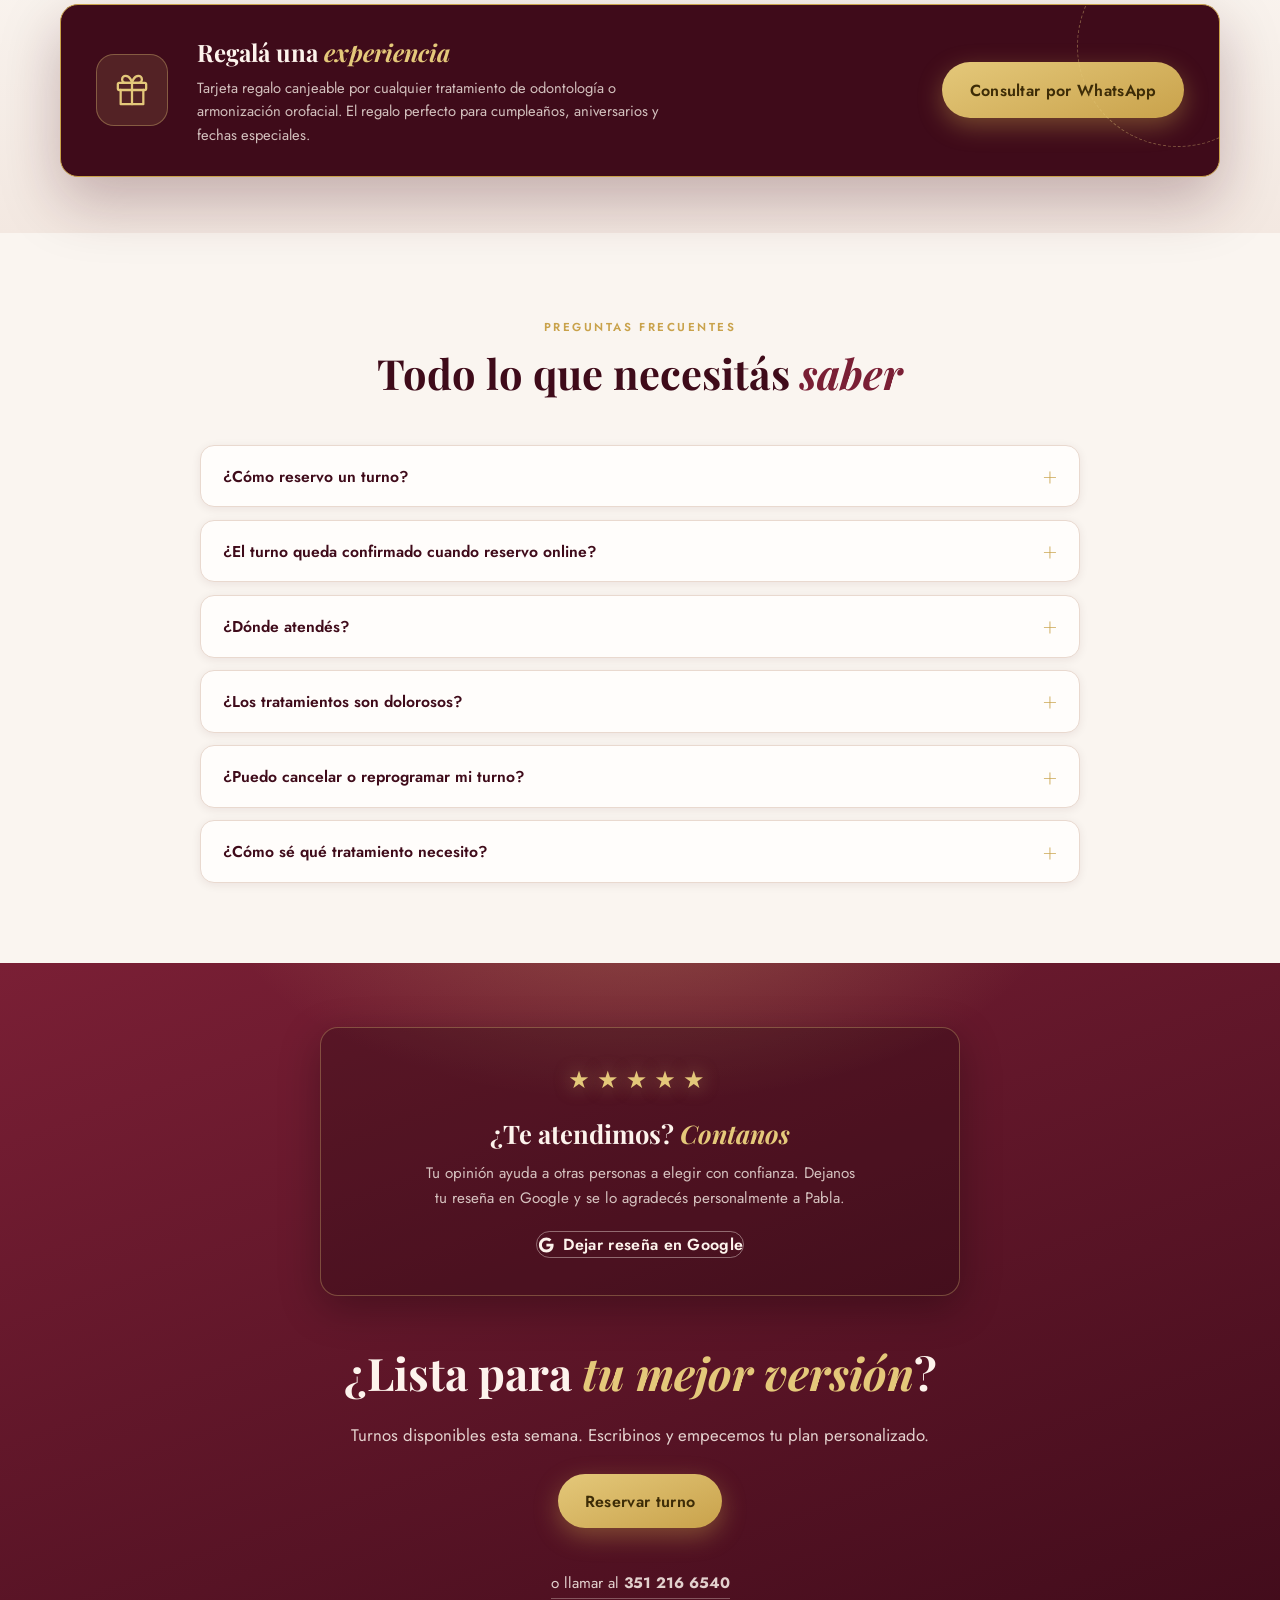
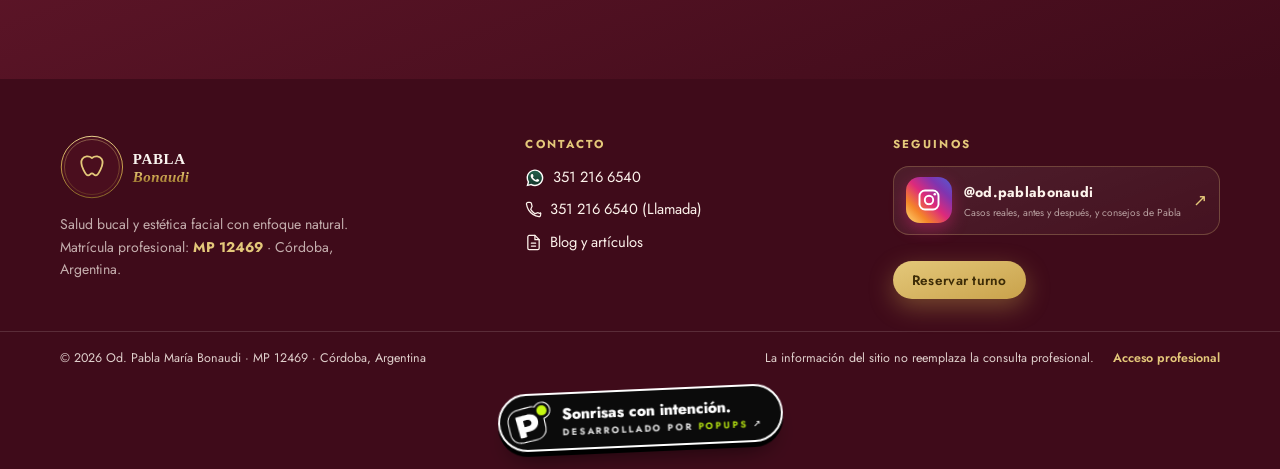
==== commit 6ae256c2: "feat(footer+ig): sin horarios estaticos, acceso a Instagram con onda - Se eliminan los horarios visi" ====
--- a/index.html
+++ b/index.html
@@ -83,7 +83,7 @@
 <link rel="preconnect" href="https://fonts.googleapis.com" />
 <link rel="preconnect" href="https://fonts.gstatic.com" crossorigin />
 <link href="https://fonts.googleapis.com/css2?family=Playfair+Display:ital,wght@0,400;0,600;0,700;0,800;1,400;1,600&family=Jost:wght@300;400;500;600;700&display=swap" rel="stylesheet" />
-<link rel="stylesheet" href="styles.css?v=20261127e" />
+<link rel="stylesheet" href="styles.css?v=20261127f" />
 </head>
 <body>
 <!-- ══════════════ SPLASH · trazo dorado (solo primera carga de la sesión) ══════════════ -->
@@ -242,7 +242,6 @@
         <fieldset class="form-step">
           <legend><span class="step-num">3</span> Elegí el día</legend>
           <input type="date" id="dateInput" required />
-          <small class="field-hint">Lun a Vie 9:00–19:00 · Sábados 9:00–13:00 · Domingos cerrado</small>
         </fieldset>
 
         <!-- Paso 4 -->
@@ -316,9 +315,9 @@
         <li><span class="value-num">02</span><div><strong>Naturalidad ante todo</strong><p>Resultados armónicos que respetan tus rasgos y tu esencia.</p></div></li>
         <li><span class="value-num">03</span><div><strong>Acompañamiento real</strong><p>Cada plan se explica paso a paso, con seguimiento personalizado.</p></div></li>
       </ul>
-      <a class="btn btn-outline" href="https://www.instagram.com/od.pablabonaudi" target="_blank" rel="noopener">
-        <svg width="20" height="20" viewBox="0 0 24 24" fill="none" stroke="currentColor" stroke-width="1.8" stroke-linecap="round" stroke-linejoin="round"><rect x="2.5" y="2.5" width="19" height="19" rx="5.5"/><circle cx="12" cy="12" r="4.2"/><circle cx="17.8" cy="6.2" r="1.3" fill="currentColor" stroke="none"/></svg>
-        Seguila en Instagram @od.pablabonaudi
+      <a class="btn btn-ig" href="https://www.instagram.com/od.pablabonaudi" target="_blank" rel="noopener">
+        <svg width="20" height="20" viewBox="0 0 24 24" fill="none" stroke="url(#igGrad)" stroke-width="1.9" stroke-linecap="round" stroke-linejoin="round" aria-hidden="true"><defs><linearGradient id="igGrad" x1="0" y1="1" x2="1" y2="0"><stop offset="0" stop-color="#feda75"/><stop offset=".35" stop-color="#f58529"/><stop offset=".6" stop-color="#dd2a7b"/><stop offset=".8" stop-color="#8134af"/><stop offset="1" stop-color="#515bd4"/></linearGradient></defs><rect x="2.5" y="2.5" width="19" height="19" rx="5.5"/><circle cx="12" cy="12" r="4.2"/><circle cx="17.8" cy="6.2" r="1.3" fill="#dd2a7b" stroke="none"/></svg>
+        Seguila en Instagram <b>@od.pablabonaudi</b>
       </a>
     </div>
   </div>
@@ -457,14 +456,19 @@
         <svg width="17" height="17" viewBox="0 0 24 24" fill="none" stroke="currentColor" stroke-width="1.8" stroke-linecap="round" stroke-linejoin="round"><path d="M14 2H6a2 2 0 0 0-2 2v16a2 2 0 0 0 2 2h12a2 2 0 0 0 2-2V8z"/><polyline points="14 2 14 8 20 8"/><line x1="9" y1="13" x2="15" y2="13"/><line x1="9" y1="17" x2="15" y2="17"/></svg>
         Blog y artículos
       </a>
-      <a class="footer-link" href="https://www.instagram.com/od.pablabonaudi" target="_blank" rel="noopener">
-        <svg width="17" height="17" viewBox="0 0 24 24" fill="none" stroke="currentColor" stroke-width="1.8" stroke-linecap="round" stroke-linejoin="round"><rect x="2.5" y="2.5" width="19" height="19" rx="5.5"/><circle cx="12" cy="12" r="4.2"/><circle cx="17.8" cy="6.2" r="1.3" fill="currentColor" stroke="none"/></svg>
-        @od.pablabonaudi
-      </a>
     </div>
     <div class="footer-col">
-      <h4>Horarios</h4>
-      <p>Lun a Vie · 9:00–19:00<br/>Sábados · 9:00–13:00<br/>Domingos · Cerrado</p>
+      <h4>Seguinos</h4>
+      <a class="ig-card" href="https://www.instagram.com/od.pablabonaudi" target="_blank" rel="noopener" aria-label="Seguinos en Instagram — @od.pablabonaudi">
+        <span class="ig-badge" aria-hidden="true">
+          <svg width="24" height="24" viewBox="0 0 24 24" fill="none" stroke="#fff" stroke-width="1.9" stroke-linecap="round" stroke-linejoin="round"><rect x="2.5" y="2.5" width="19" height="19" rx="5.5"/><circle cx="12" cy="12" r="4.2"/><circle cx="17.8" cy="6.2" r="1.3" fill="#fff" stroke="none"/></svg>
+        </span>
+        <span class="ig-txt">
+          <strong>@od.pablabonaudi</strong>
+          <small>Casos reales, antes y después, y consejos de Pabla</small>
+        </span>
+        <span class="ig-arrow" aria-hidden="true">↗</span>
+      </a>
       <button type="button" class="btn btn-gold btn-sm footer-cta" data-book-open>Reservar turno</button>
     </div>
   </div>
--- a/styles.css
+++ b/styles.css
@@ -293,7 +293,6 @@
 }
 select:focus, input:focus, textarea:focus { border-color: var(--bordo-3); box-shadow: 0 0 0 3px rgba(147, 49, 77, .15); }
 select:disabled { opacity: .6; cursor: not-allowed; }
-.field-hint { display: block; margin-top: .4rem; font-size: .74rem; color: var(--texto-suave); }
 .form-row { display: grid; grid-template-columns: 1fr 1fr; gap: .7rem; margin-bottom: .7rem; }
 textarea { resize: vertical; }
 
@@ -878,3 +877,40 @@
   .credit__phrase { font-size: .88rem; }
   .credit__by { font-size: .52rem; letter-spacing: .16em; }
 }
+
+/* Botón Instagram (Sobre mí) — borde degradado oficial */
+.btn-ig {
+  position: relative; background: #fffdfa; color: #3f0b1a; font-weight: 600; font-size: .92rem;
+  padding: .72rem 1.35rem; box-shadow: 0 10px 26px -14px rgba(221, 42, 123, .45);
+}
+.btn-ig b { font-weight: 700; }
+.btn-ig::before {
+  content: ""; position: absolute; inset: 0; border-radius: inherit; padding: 2px;
+  background: linear-gradient(135deg, #feda75 0%, #f58529 28%, #dd2a7b 52%, #8134af 76%, #515bd4 100%);
+  -webkit-mask: linear-gradient(#000 0 0) content-box, linear-gradient(#000 0 0);
+  -webkit-mask-composite: xor; mask: linear-gradient(#000 0 0) content-box, linear-gradient(#000 0 0); mask-composite: exclude;
+  pointer-events: none;
+}
+.btn-ig:hover { transform: translateY(-2px); box-shadow: 0 14px 30px -12px rgba(221, 42, 123, .5); }
+
+/* Tarjeta de Instagram (pie · Seguinos) */
+.ig-card {
+  display: flex; align-items: center; gap: .75rem; text-decoration: none;
+  border-radius: 16px; padding: .65rem .75rem; margin-bottom: .85rem;
+  background: linear-gradient(160deg, rgba(255,255,255,.08), rgba(255,255,255,.03));
+  border: 1px solid rgba(228,200,122,.26);
+  transition: transform .3s ease, border-color .3s ease, box-shadow .3s ease;
+}
+.ig-card:hover { transform: translateY(-2px); border-color: rgba(228,200,122,.55); box-shadow: 0 14px 30px -14px rgba(0,0,0,.6); }
+.ig-card:focus-visible { outline: 2px solid #e4c87a; outline-offset: 3px; }
+.ig-badge {
+  width: 46px; height: 46px; flex: 0 0 46px; border-radius: 14px; display: grid; place-items: center;
+  background: linear-gradient(45deg, #feda75 0%, #f58529 25%, #dd2a7b 50%, #8134af 75%, #515bd4 100%);
+  box-shadow: 0 6px 16px rgba(221, 42, 123, .42);
+}
+.ig-txt { display: flex; flex-direction: column; min-width: 0; }
+.ig-txt strong { color: #fdf3ec; font-size: .88rem; letter-spacing: .02em; }
+.ig-txt small { color: rgba(253,243,236,.62); font-size: .63rem; line-height: 1.35; margin-top: .2rem; }
+.ig-arrow { margin-left: auto; color: #e4c87a; font-size: 1.05rem; transition: transform .3s ease; flex-shrink: 0; }
+.ig-card:hover .ig-arrow { transform: translate(2px, -2px); }
+@media (max-width: 640px) { .ig-txt small { font-size: .6rem; } }
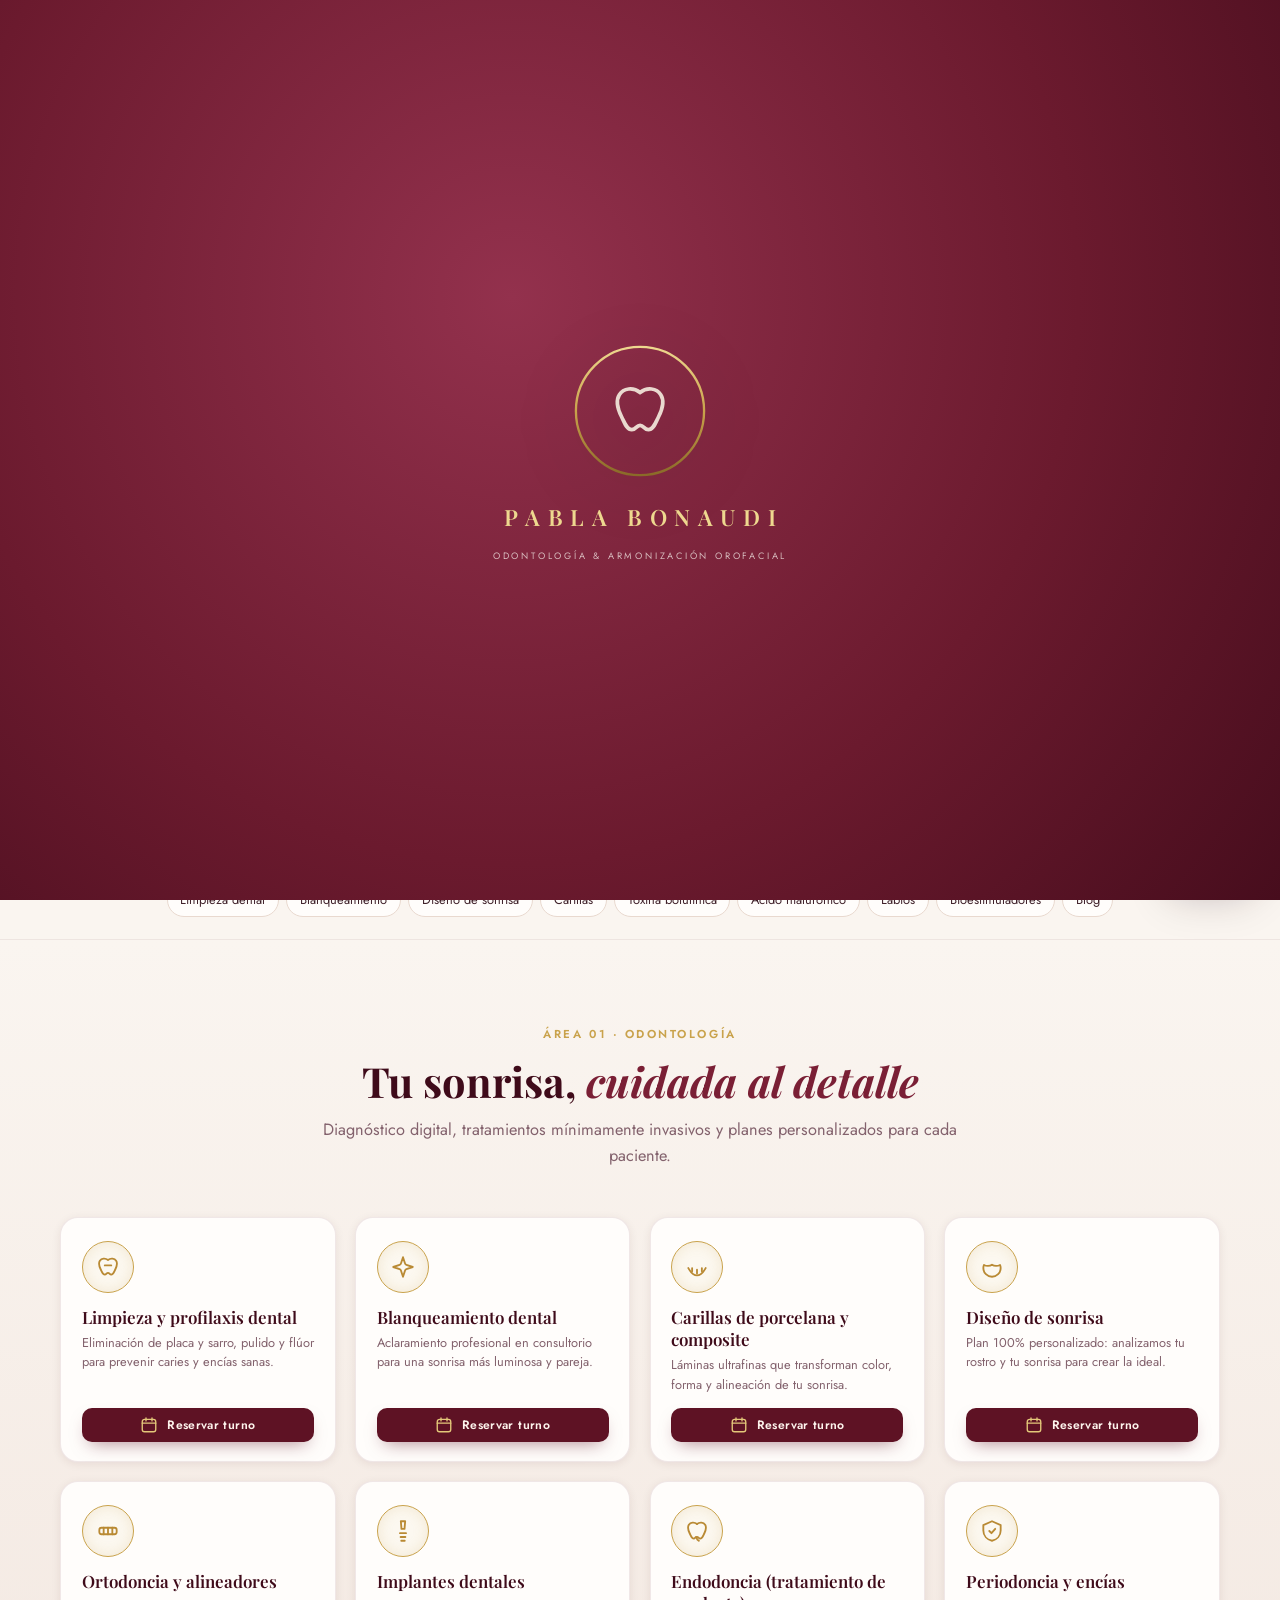
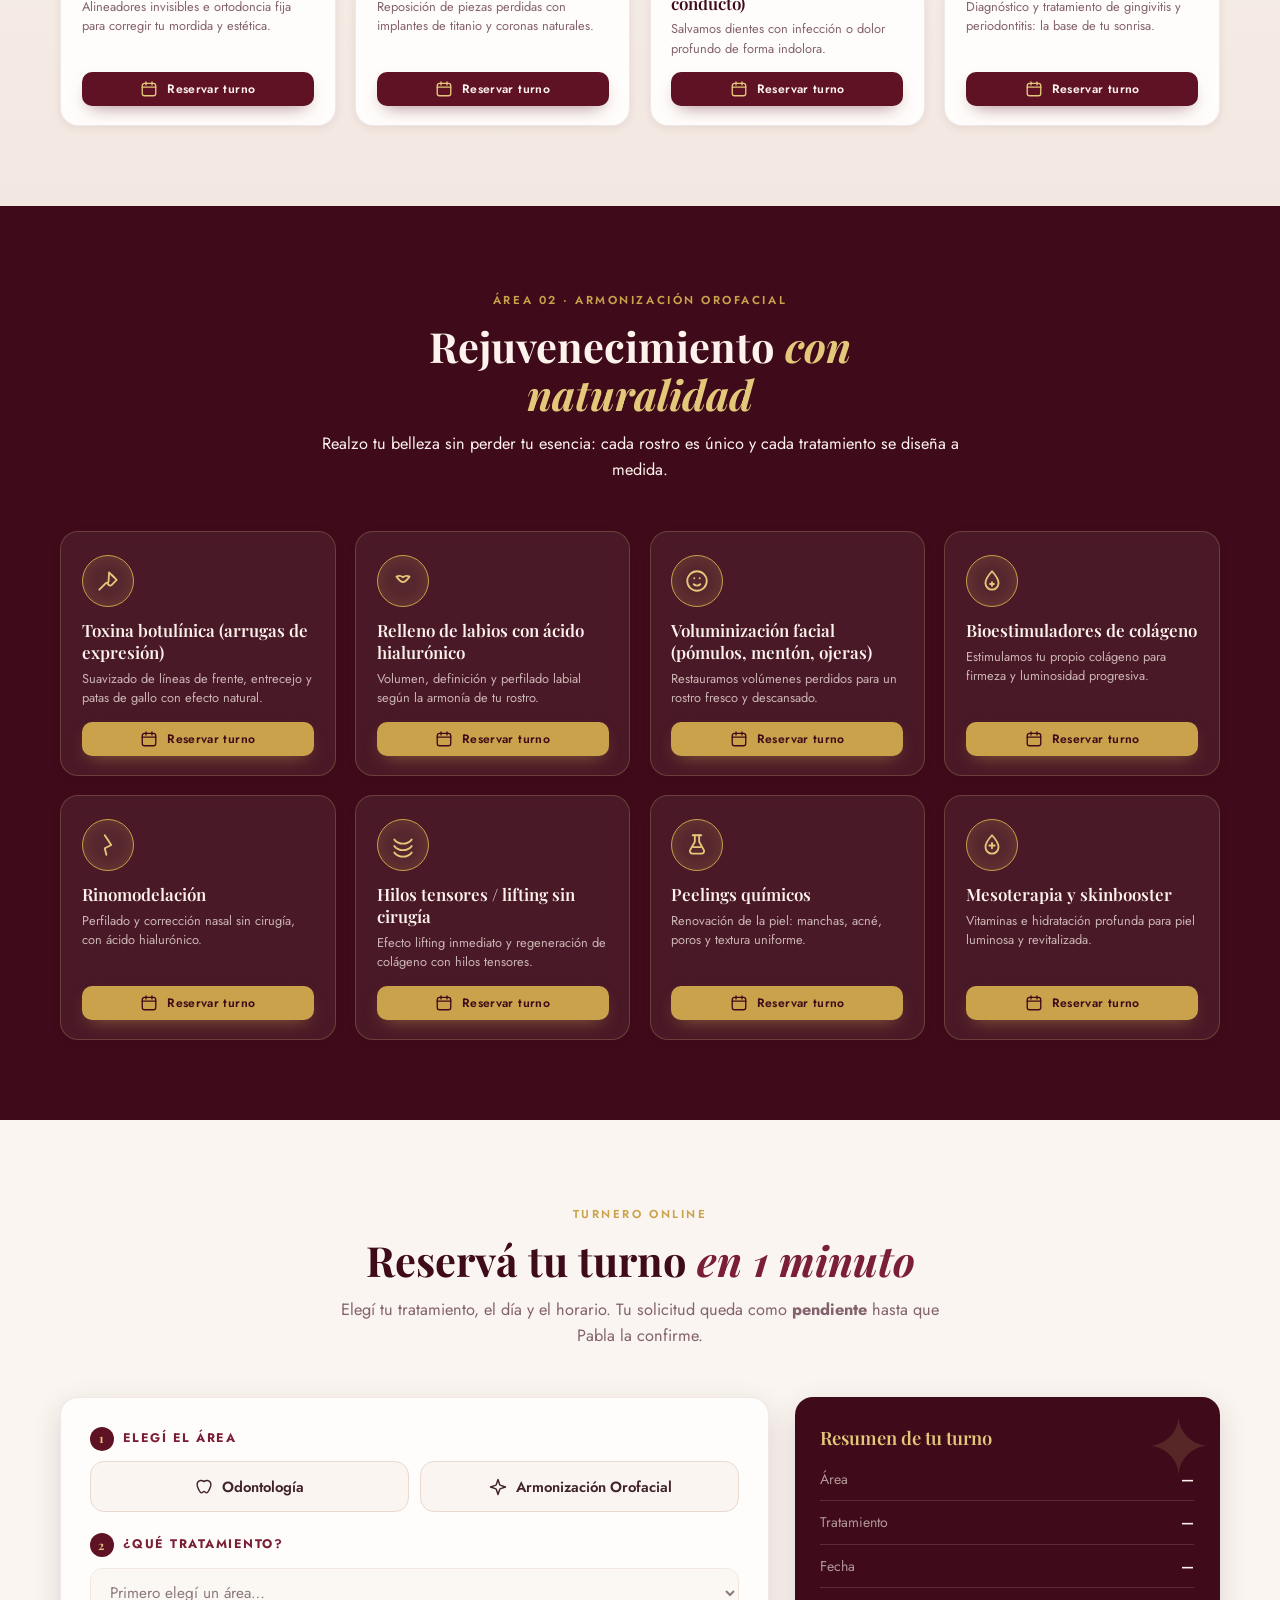
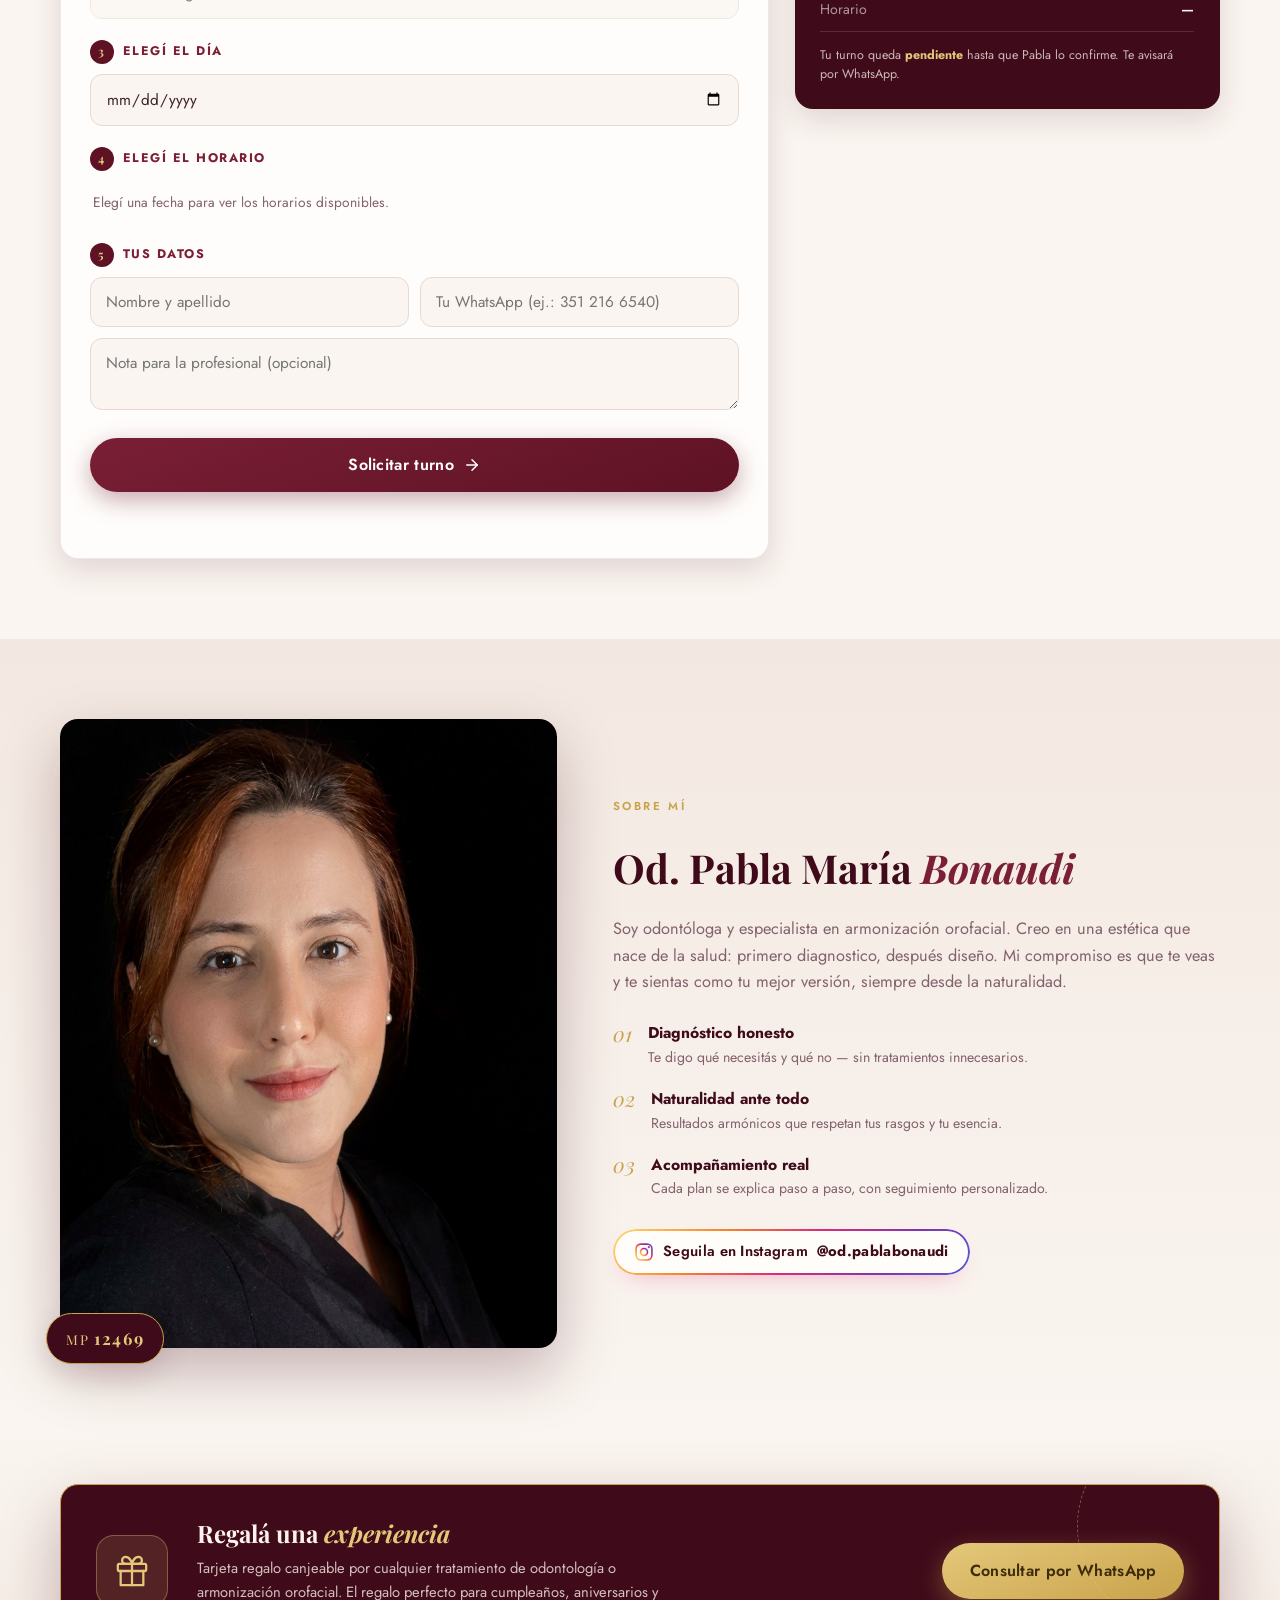
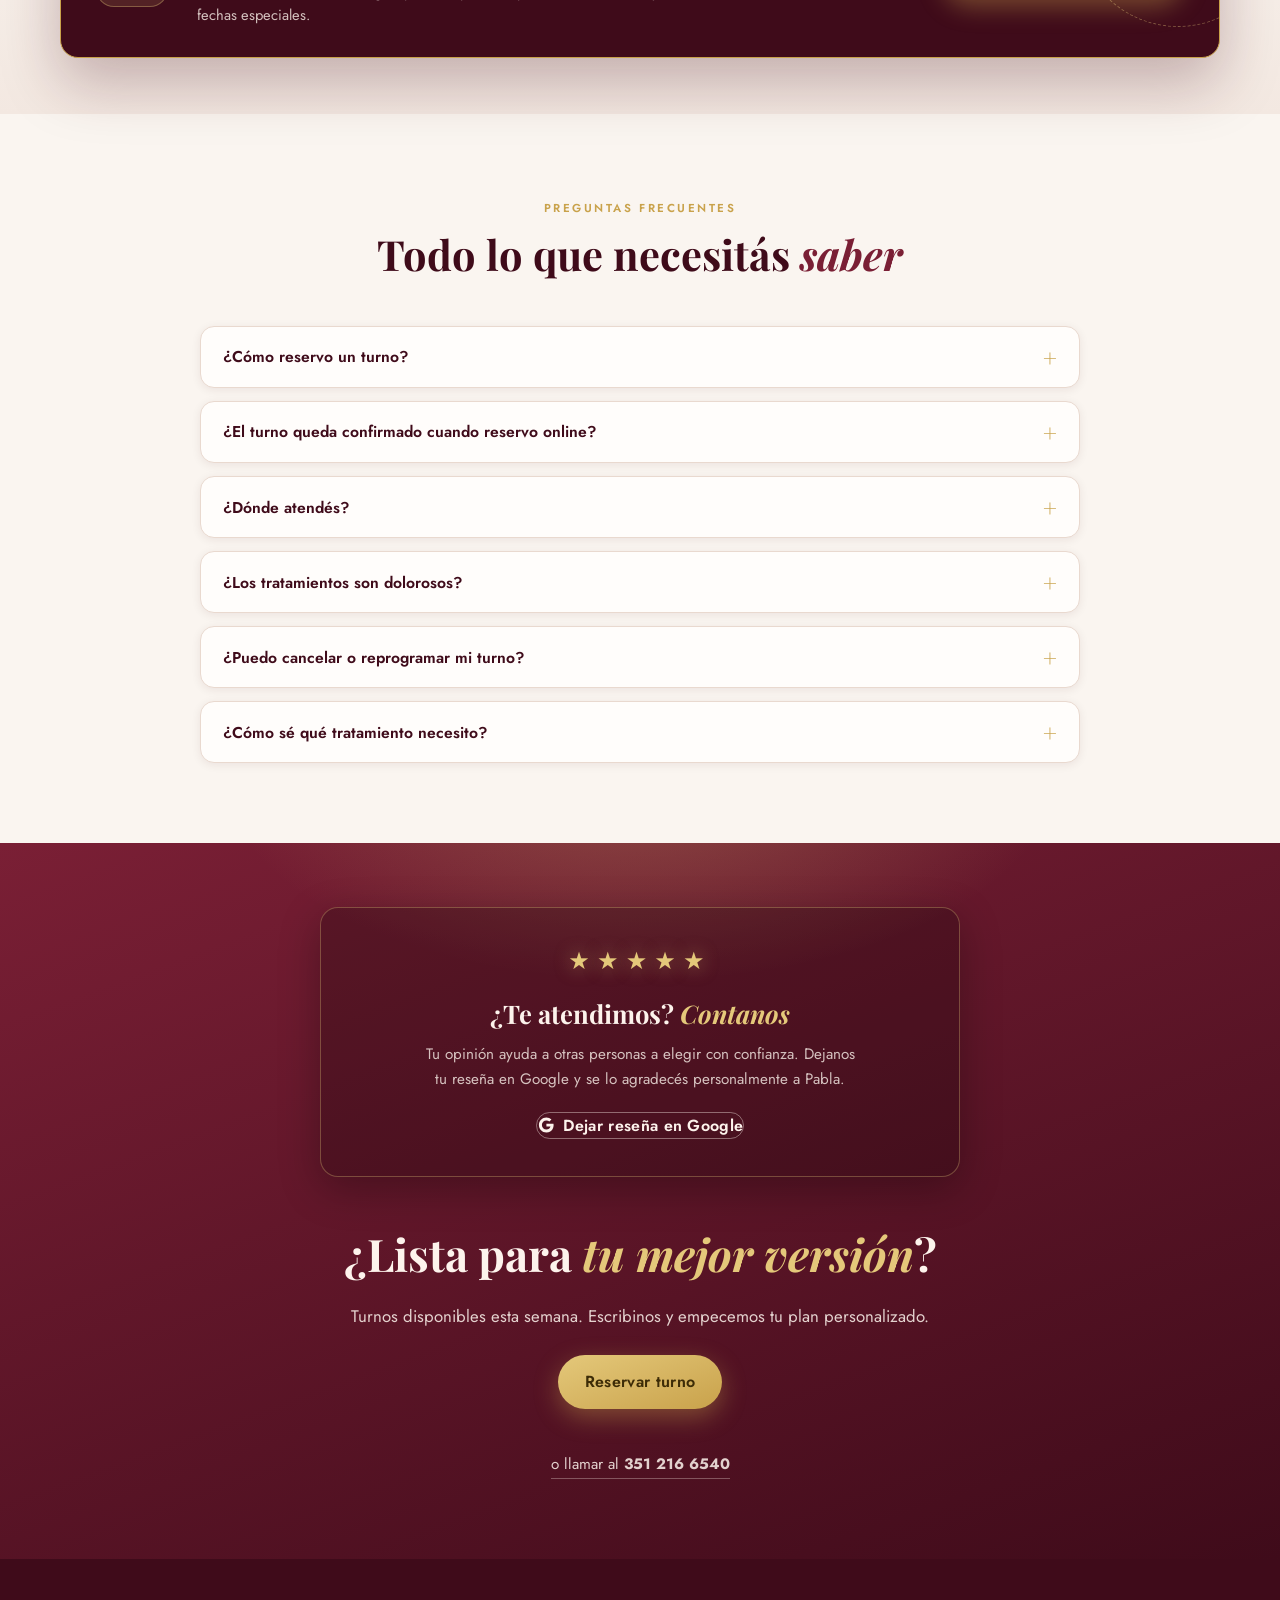
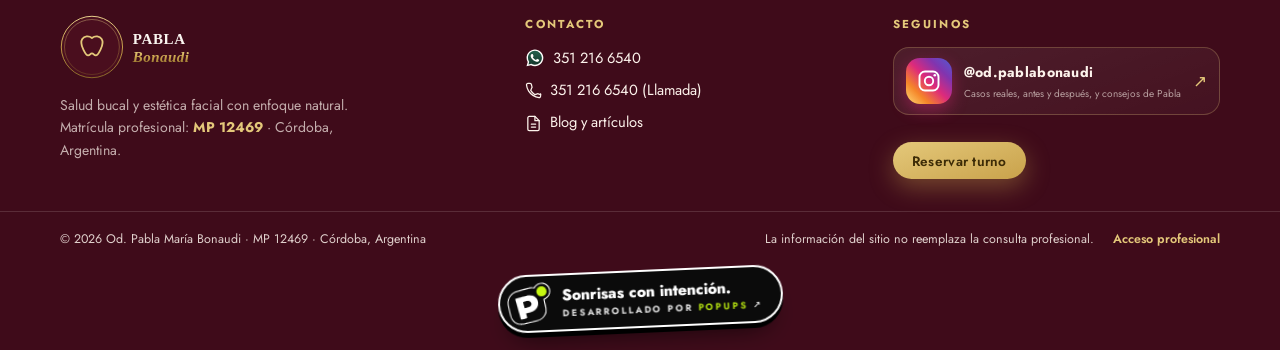
==== commit 89c5bdf5: "feat(tarjetas): saca 'Valor a consultar por WhatsApp' y boton Reservar con calendario Variante A apr" ====
--- a/index.html
+++ b/index.html
@@ -83,7 +83,7 @@
 <link rel="preconnect" href="https://fonts.googleapis.com" />
 <link rel="preconnect" href="https://fonts.gstatic.com" crossorigin />
 <link href="https://fonts.googleapis.com/css2?family=Playfair+Display:ital,wght@0,400;0,600;0,700;0,800;1,400;1,600&family=Jost:wght@300;400;500;600;700&display=swap" rel="stylesheet" />
-<link rel="stylesheet" href="styles.css?v=20261127f" />
+<link rel="stylesheet" href="styles.css?v=20261127g" />
 </head>
 <body>
 <!-- ══════════════ SPLASH · trazo dorado (solo primera carga de la sesión) ══════════════ -->
@@ -498,6 +498,6 @@
   <img class="copito-img" src="img/copito.png" alt="Copito, la muelita de Pabla, saludando" width="171" height="160" />
 </a>
 
-<script src="app.js?v=20261127c"></script>
+<script src="app.js?v=20261127d"></script>
 </body>
 </html>
--- a/styles.css
+++ b/styles.css
@@ -244,15 +244,25 @@
   font-family: var(--font-body);
 }
 .tcard-btn:hover { filter: brightness(1.06); transform: translateY(-1px); }
-.tcard-btn-book { background: var(--bordo); color: #fff; }
-.treatments-alt .tcard-btn-book { background: var(--dorado); color: var(--vino); }
-.tcard-btn-wa {
-  width: 42px; flex: 0 0 42px; background: transparent; border: none;
-  display: inline-flex; align-items: center; justify-content: center;
-  text-decoration: none; transition: transform .2s ease; border-radius: 10px;
-}
-.tcard-btn-wa:hover { transform: scale(1.18); background: rgba(20,56,44,.08); }
-.tcard-btn-wa img { width: 30px; height: 30px; display: block; }
+.tcard-btn-book {
+  background: var(--bordo); color: #fdf3ec; gap: .55rem;
+  box-shadow: 0 8px 18px -8px rgba(94,18,36,.55);
+  transition: transform .2s ease, box-shadow .2s ease, filter .2s ease;
+}
+.tcard-btn-book svg { stroke: var(--dorado-suave); transition: transform .25s ease; }
+.tcard-btn-book:hover { transform: translateY(-2px); box-shadow: 0 13px 26px -10px rgba(94,18,36,.6); }
+.tcard-btn-book:hover svg { animation: calJiggle .45s ease; }
+.treatments-alt .tcard-btn-book {
+  background: var(--dorado); color: var(--vino);
+  box-shadow: 0 8px 18px -8px rgba(201,162,75,.55);
+}
+.treatments-alt .tcard-btn-book svg { stroke: var(--vino); }
+.treatments-alt .tcard-btn-book:hover { box-shadow: 0 13px 26px -10px rgba(201,162,75,.6); }
+@keyframes calJiggle {
+  0%,100% { transform: rotate(0); }
+  30% { transform: rotate(-10deg) scale(1.12); }
+  60% { transform: rotate(8deg); }
+}
 
 /* ---------- Turnero ---------- */
 .booking { padding: 5rem 0; background: var(--crema); position: relative; }
@@ -553,14 +563,6 @@
 .final-call:hover { color: var(--dorado-suave); border-color: var(--dorado-suave); }
 .final-call strong { color: inherit; }
 
-.tcard-price {
-  display: inline-block; margin-top: .55rem; font-size: .72rem; font-weight: 500;
-  color: var(--texto-suave); text-decoration: none;
-  border-bottom: 1px dashed var(--nude-2); padding-bottom: .1rem; transition: color .2s, border-color .2s;
-}
-.treatments-alt .tcard-price { color: rgba(253,243,236,.65); border-color: rgba(253,243,236,.25); }
-.tcard-price:hover { color: var(--bordo-2); border-color: var(--bordo-2); }
-.treatments-alt .tcard-price:hover { color: var(--dorado-suave); border-color: var(--dorado-suave); }
 
 /* ---------- Blog ---------- */
 .blog-hero { padding: 120px 0 3rem; background:
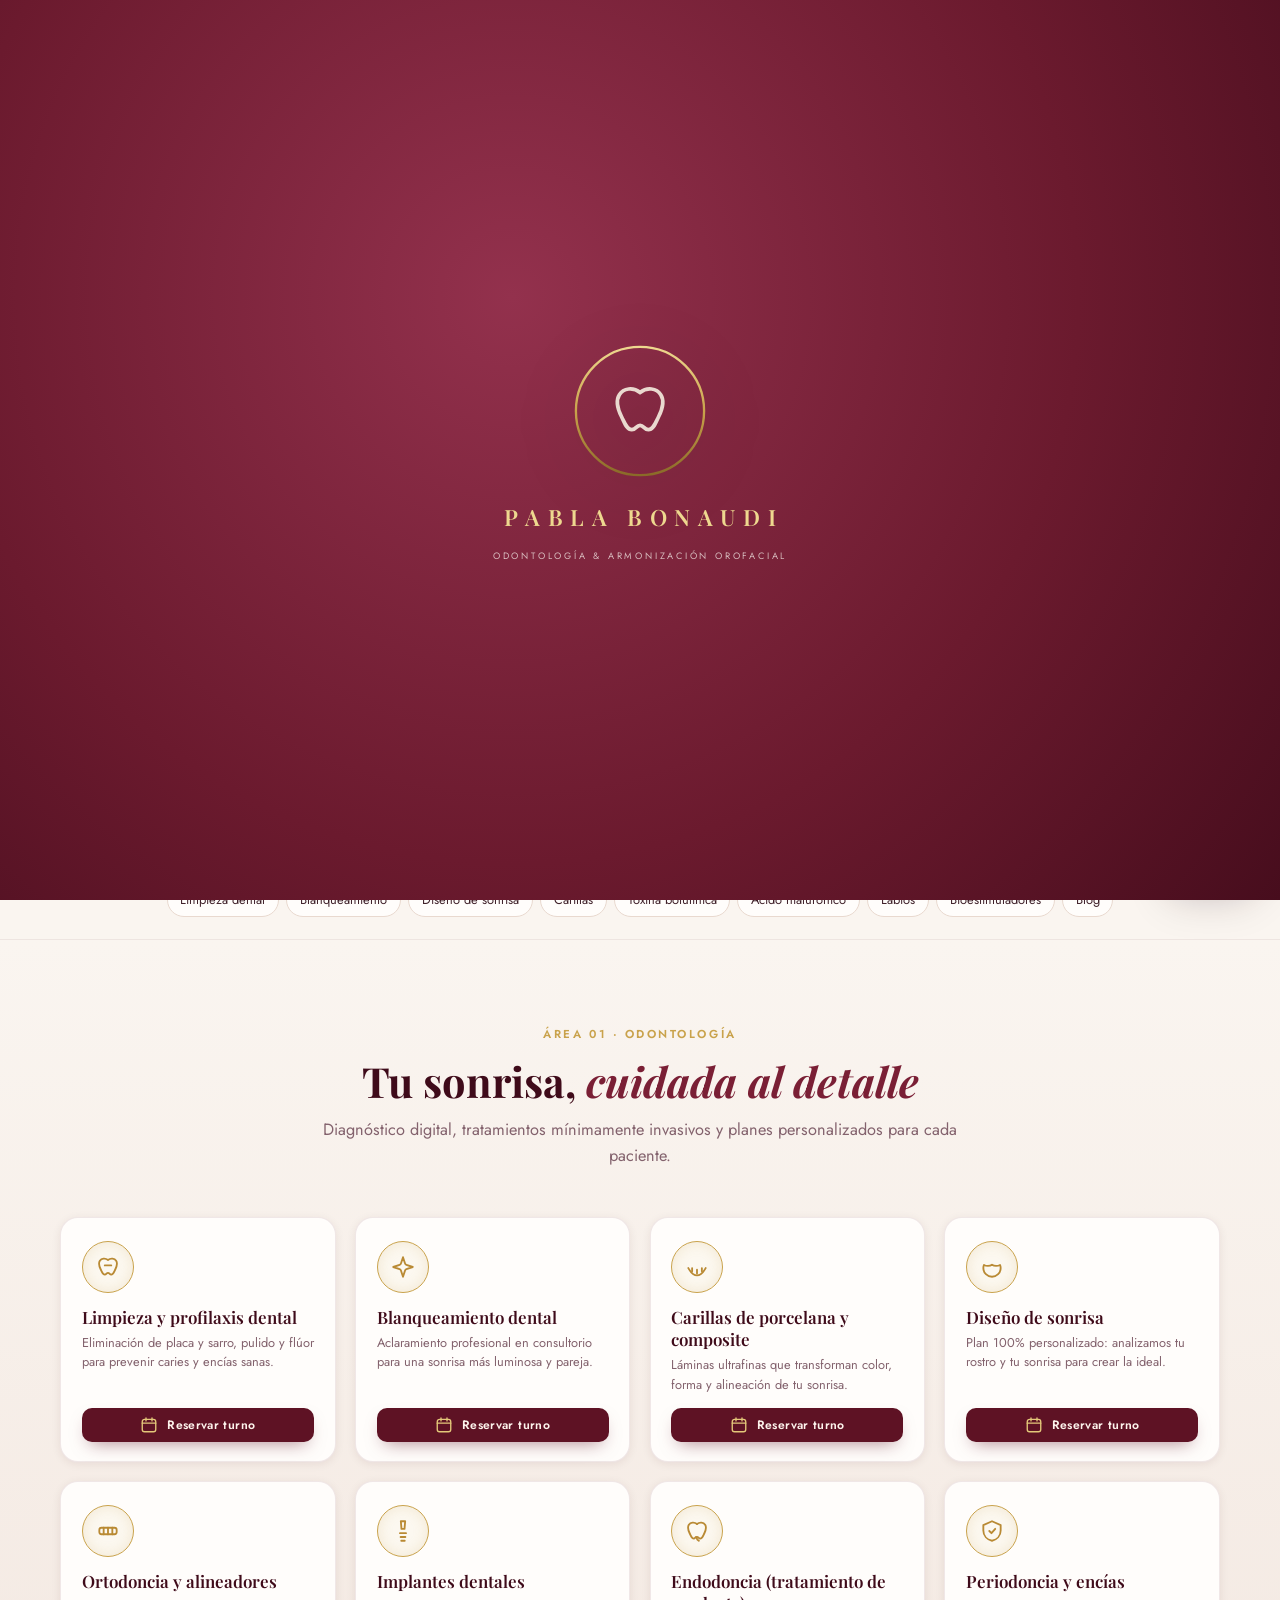
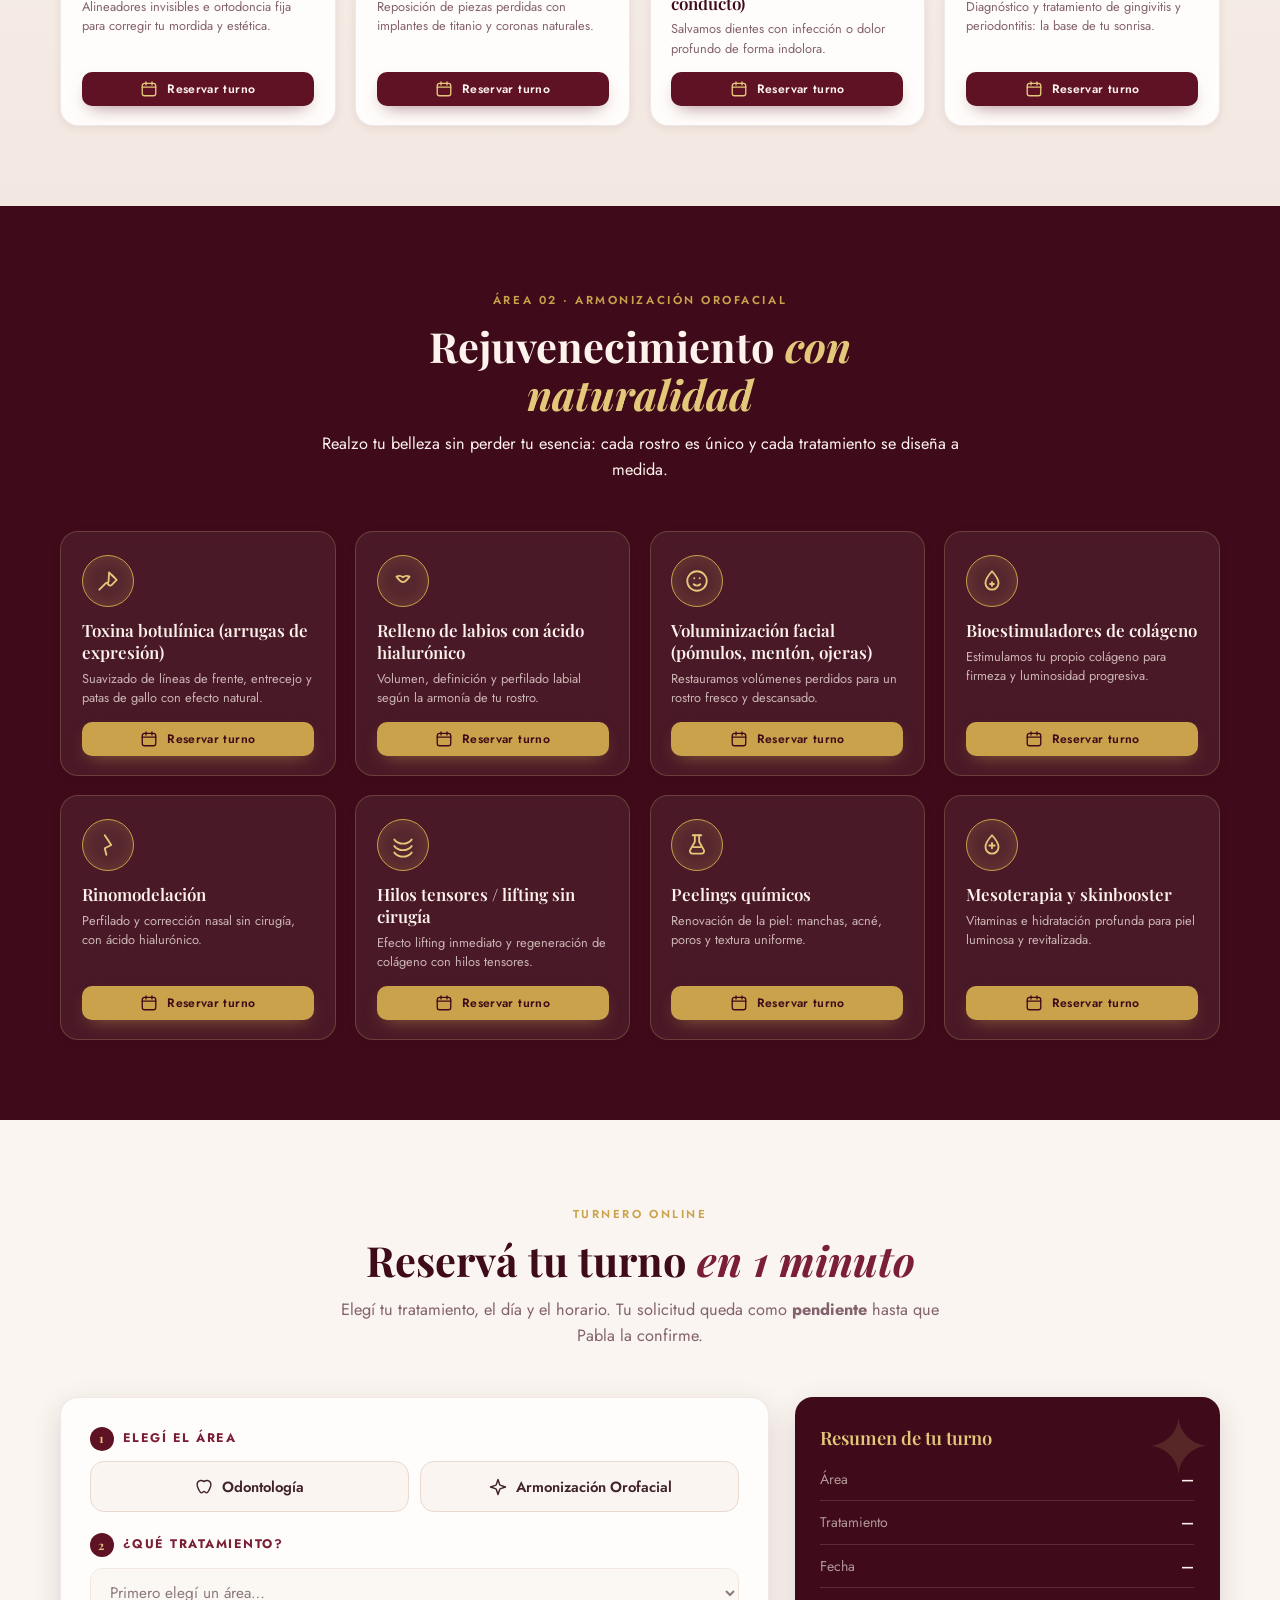
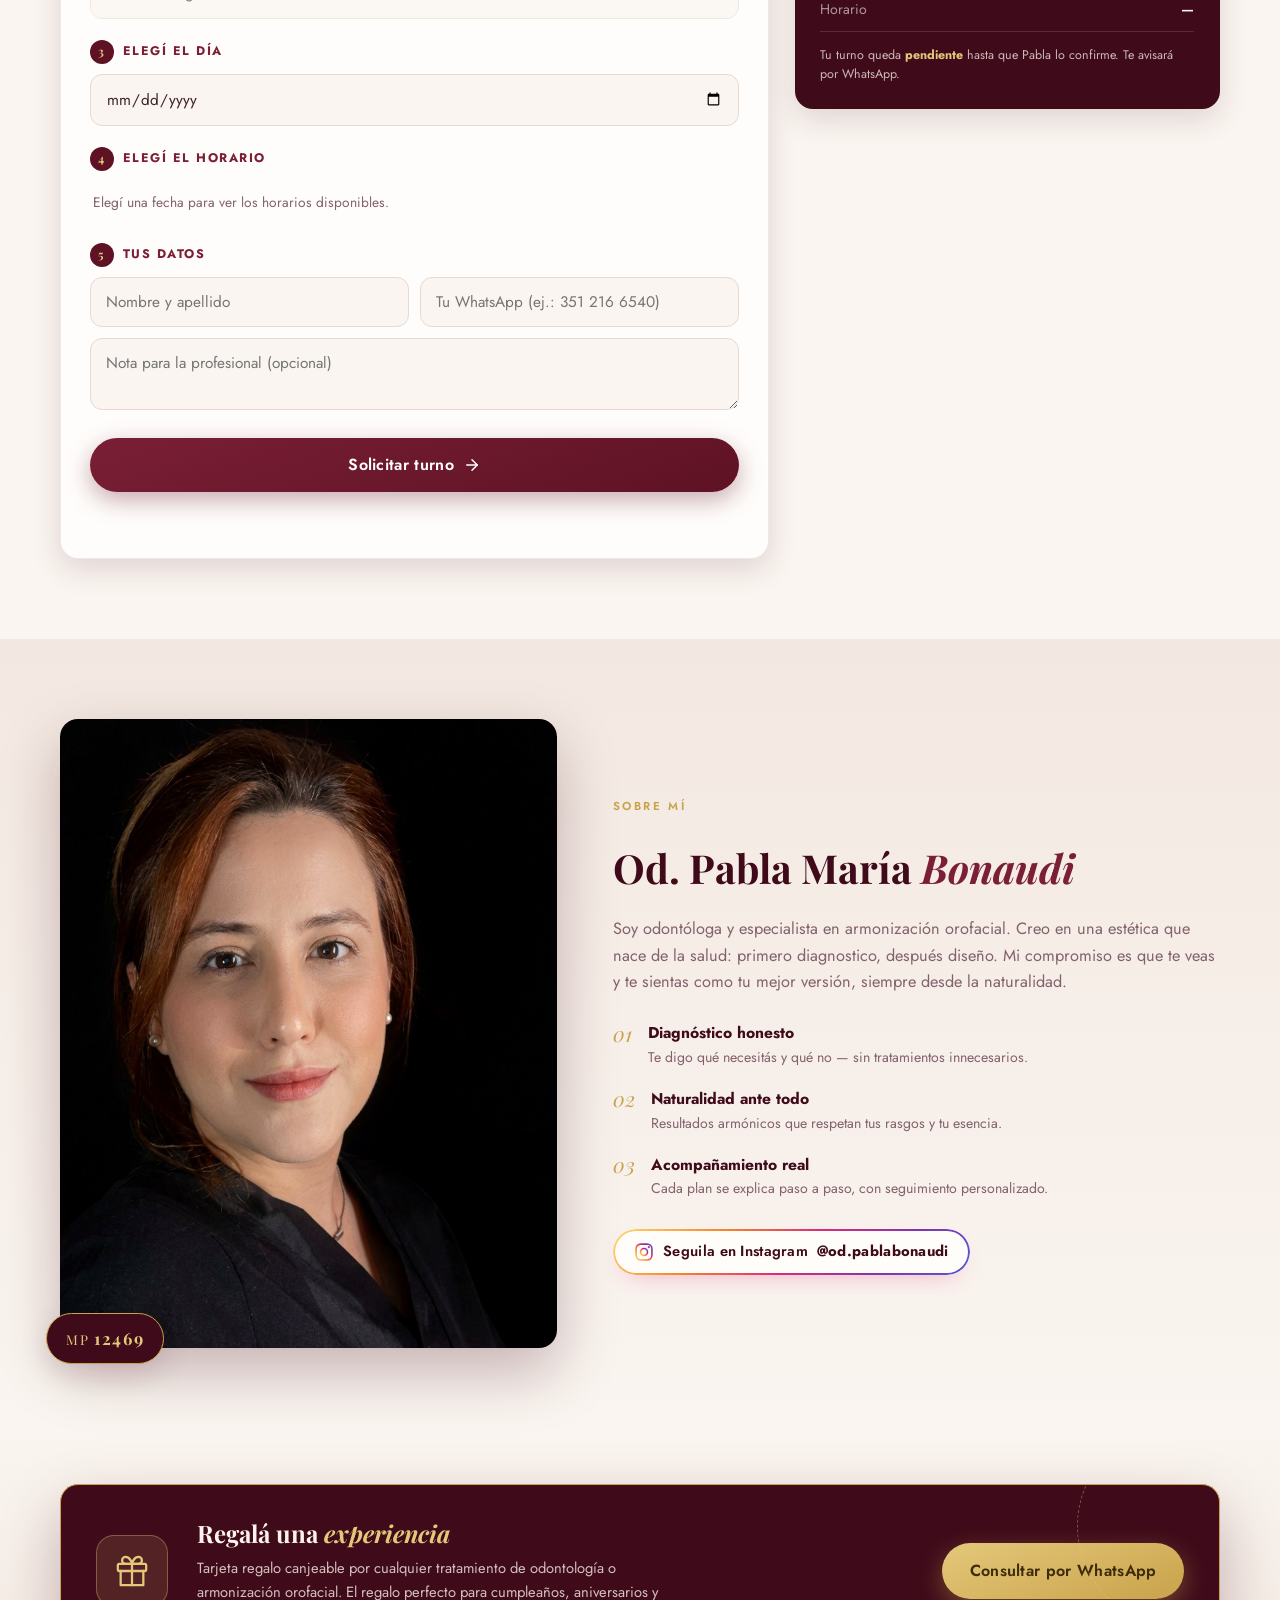
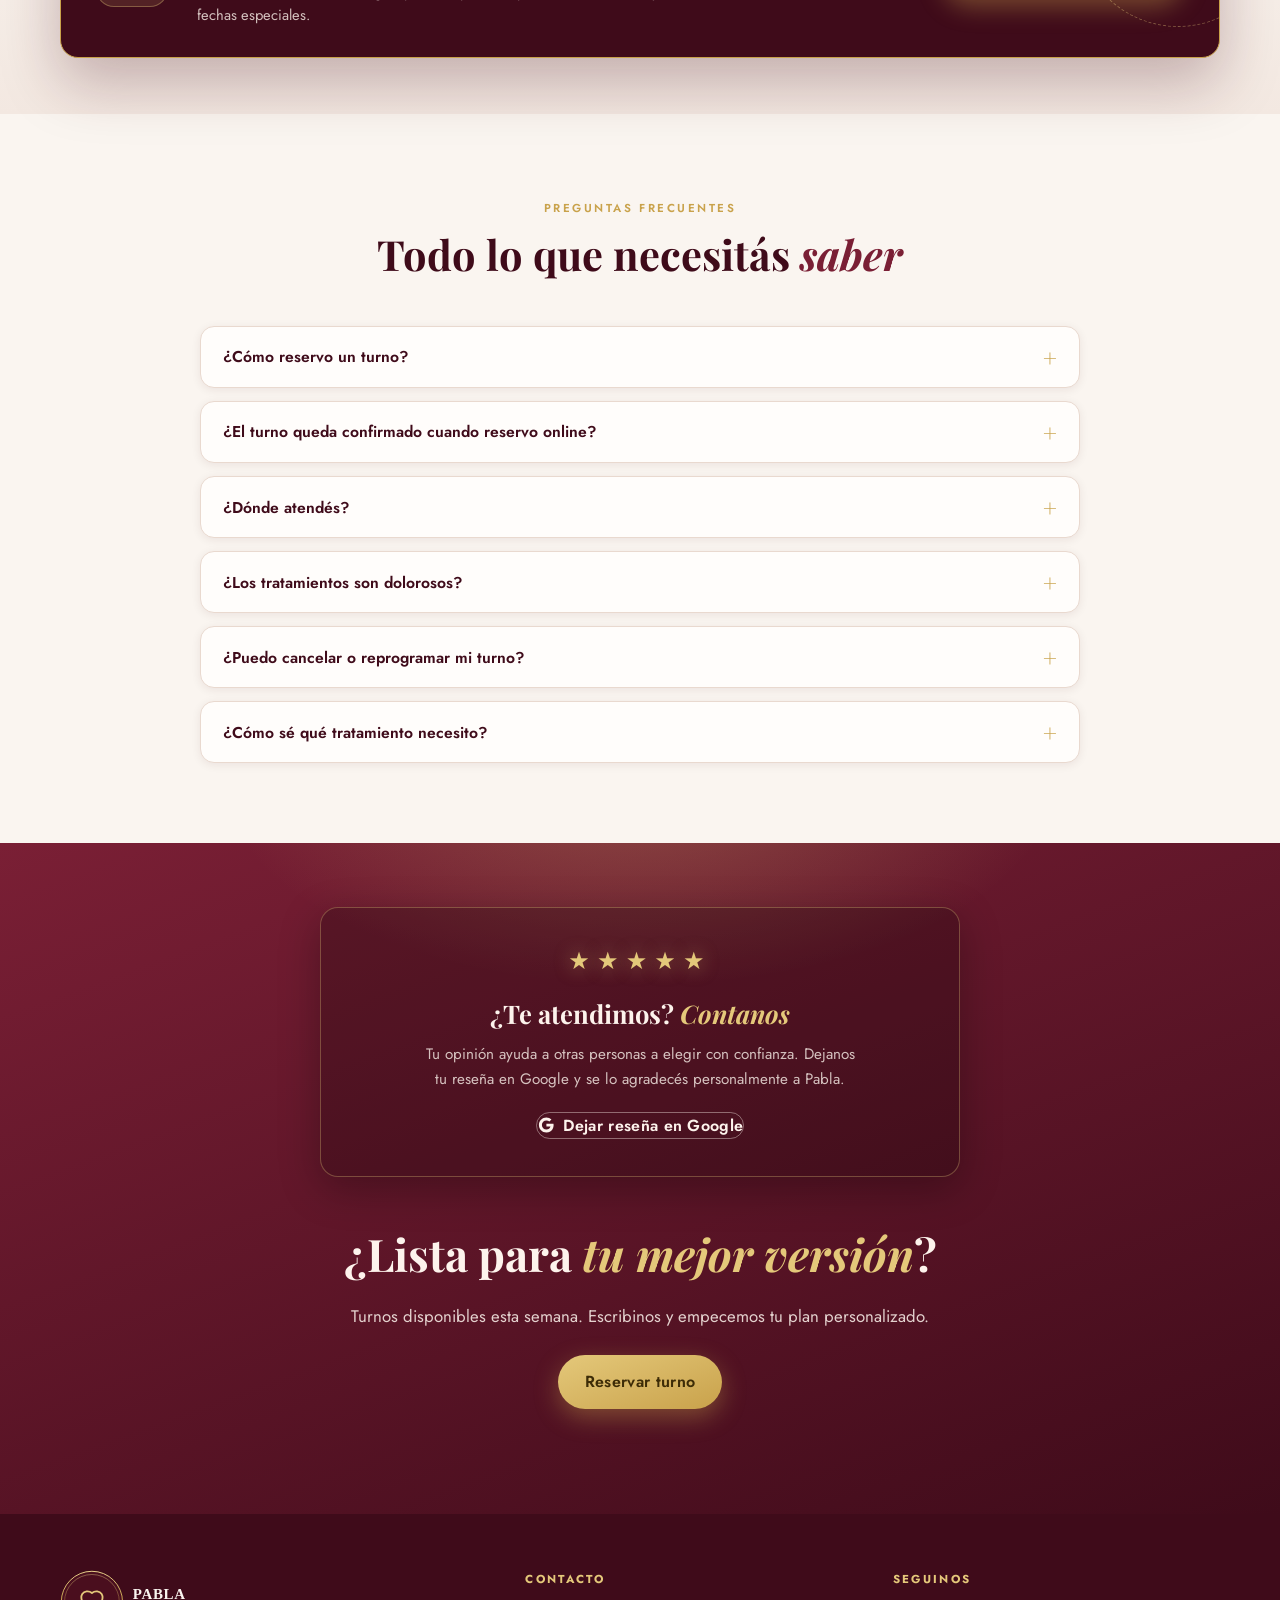
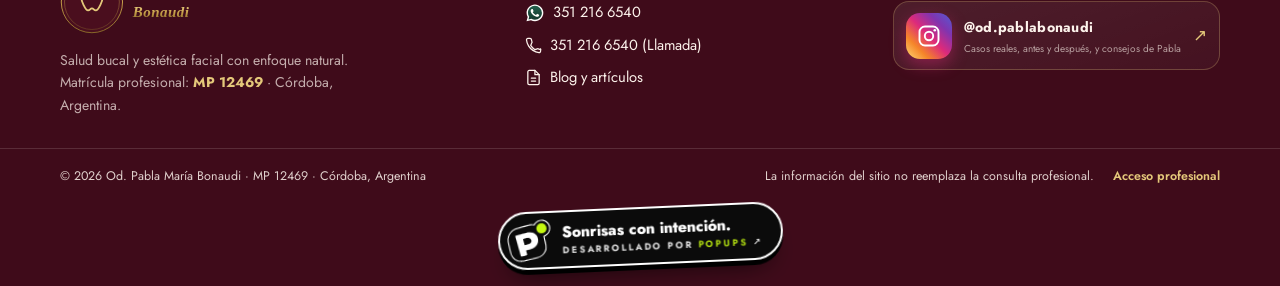
==== commit 5915622d: "feat(home): quitar 'o llamar al' y el Reservar turno del pie - Se va el enlace tel 'o llamar al 351 " ====
--- a/index.html
+++ b/index.html
@@ -83,7 +83,7 @@
 <link rel="preconnect" href="https://fonts.googleapis.com" />
 <link rel="preconnect" href="https://fonts.gstatic.com" crossorigin />
 <link href="https://fonts.googleapis.com/css2?family=Playfair+Display:ital,wght@0,400;0,600;0,700;0,800;1,400;1,600&family=Jost:wght@300;400;500;600;700&display=swap" rel="stylesheet" />
-<link rel="stylesheet" href="styles.css?v=20261127g" />
+<link rel="stylesheet" href="styles.css?v=20261127h" />
 </head>
 <body>
 <!-- ══════════════ SPLASH · trazo dorado (solo primera carga de la sesión) ══════════════ -->
@@ -393,7 +393,6 @@
     <div class="hero-ctas hero-ctas-center">
       <button type="button" class="btn btn-gold btn-lg" data-book-open>Reservar turno</button>
     </div>
-    <a class="final-call" href="tel:+5493512166540">o llamar al <strong>351 216 6540</strong></a>
   </div>
 </section>
 
@@ -469,7 +468,6 @@
         </span>
         <span class="ig-arrow" aria-hidden="true">↗</span>
       </a>
-      <button type="button" class="btn btn-gold btn-sm footer-cta" data-book-open>Reservar turno</button>
     </div>
   </div>
   <div class="footer-bottom">
--- a/styles.css
+++ b/styles.css
@@ -412,7 +412,6 @@
 .footer-link { display: flex; align-items: center; gap: .5rem; color: #fdf3ec; text-decoration: none; font-size: .92rem; margin-bottom: .55rem; transition: color .2s; }
 .footer-link:hover { color: var(--dorado-suave); }
 .footer-col p { font-size: .9rem; line-height: 1.7; }
-.footer-cta { margin-top: .8rem; }
 .footer-bottom { border-top: 1px solid rgba(253,243,236,.14); }
 .footer-bottom-inner { display: flex; justify-content: space-between; align-items: center; gap: 1rem; padding: 1.1rem 0; font-size: .78rem; flex-wrap: wrap; }
 .footer-legal { display: flex; gap: 1.2rem; align-items: center; }
@@ -559,9 +558,6 @@
 .reviews-box .btn-outline { color: #fdf3ec; border-color: rgba(253,243,236,.4); }
 .reviews-box .btn-outline:hover { background: #fdf3ec; color: var(--vino); border-color: #fdf3ec; }
 
-.final-call { display: inline-block; margin-top: 1.1rem; color: rgba(253,243,236,.85); text-decoration: none; font-size: .95rem; border-bottom: 1px solid rgba(253,243,236,.3); padding-bottom: .15rem; }
-.final-call:hover { color: var(--dorado-suave); border-color: var(--dorado-suave); }
-.final-call strong { color: inherit; }
 
 
 /* ---------- Blog ---------- */
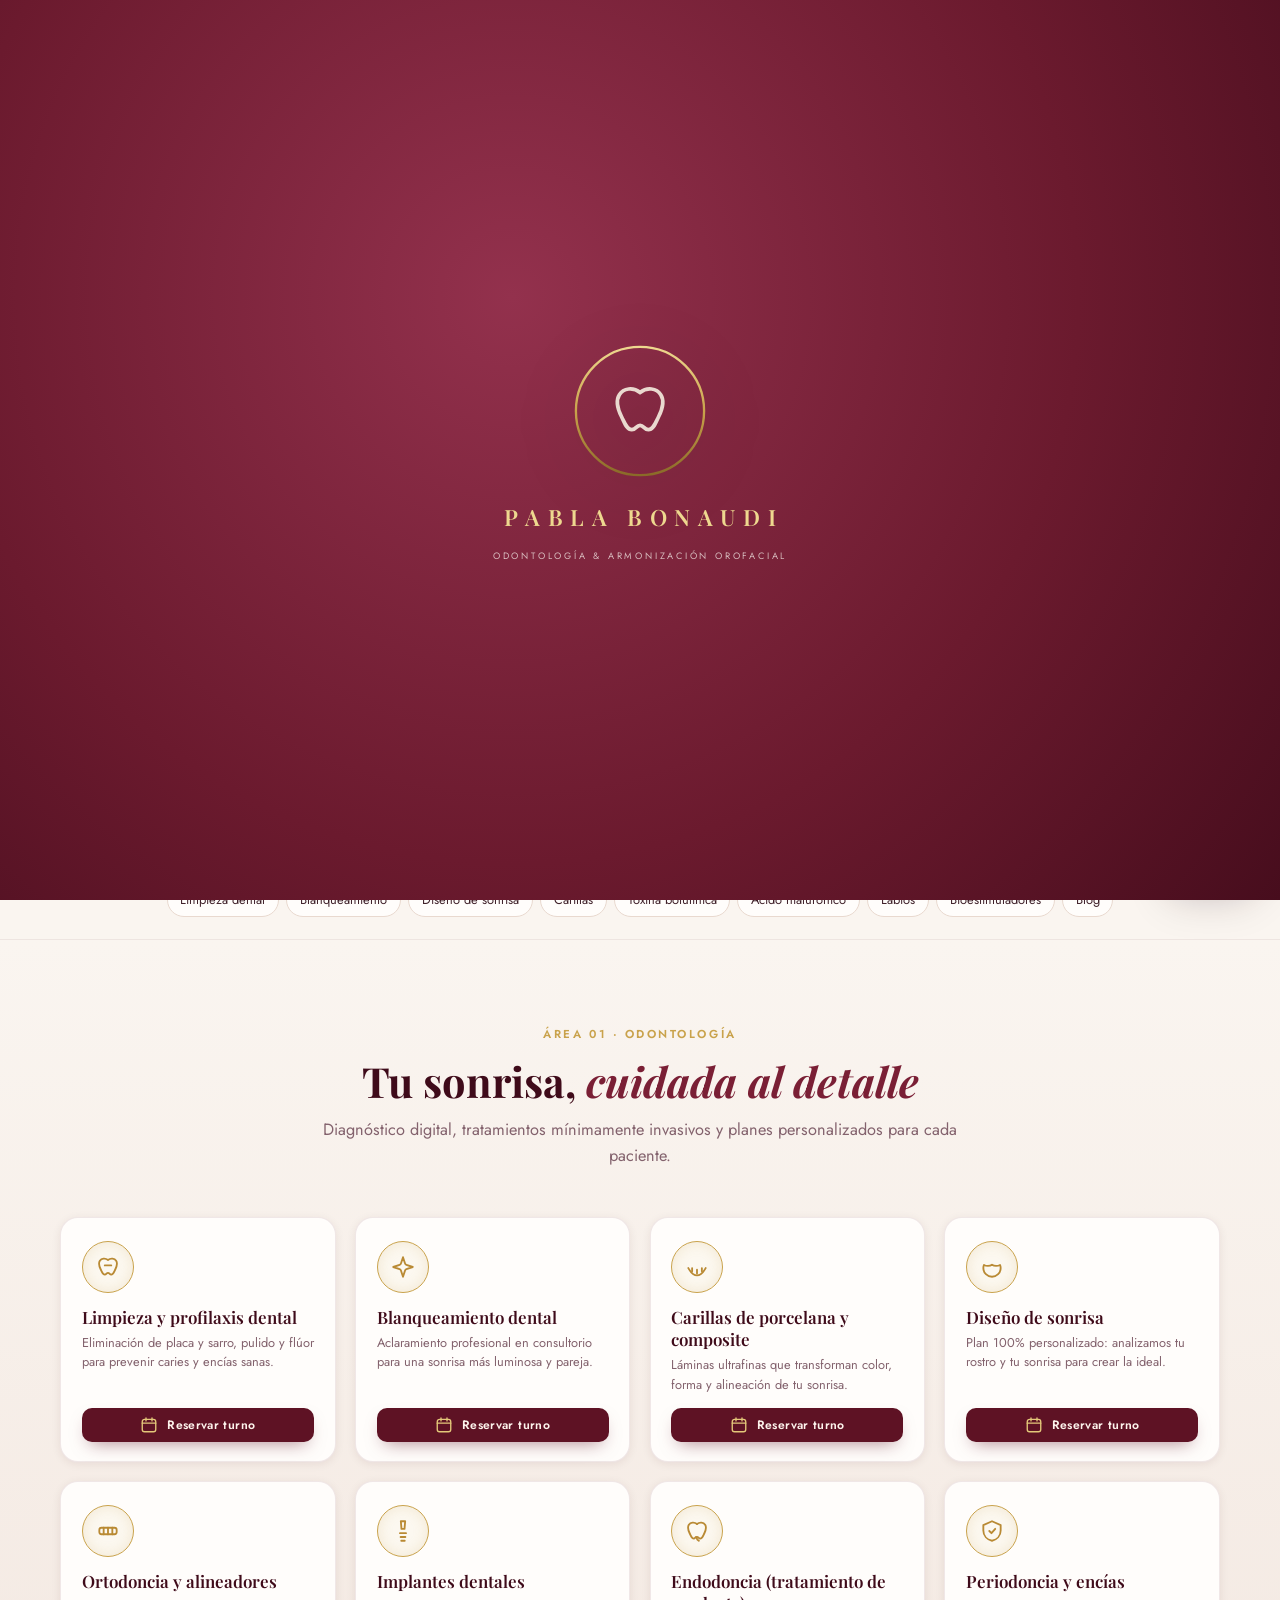
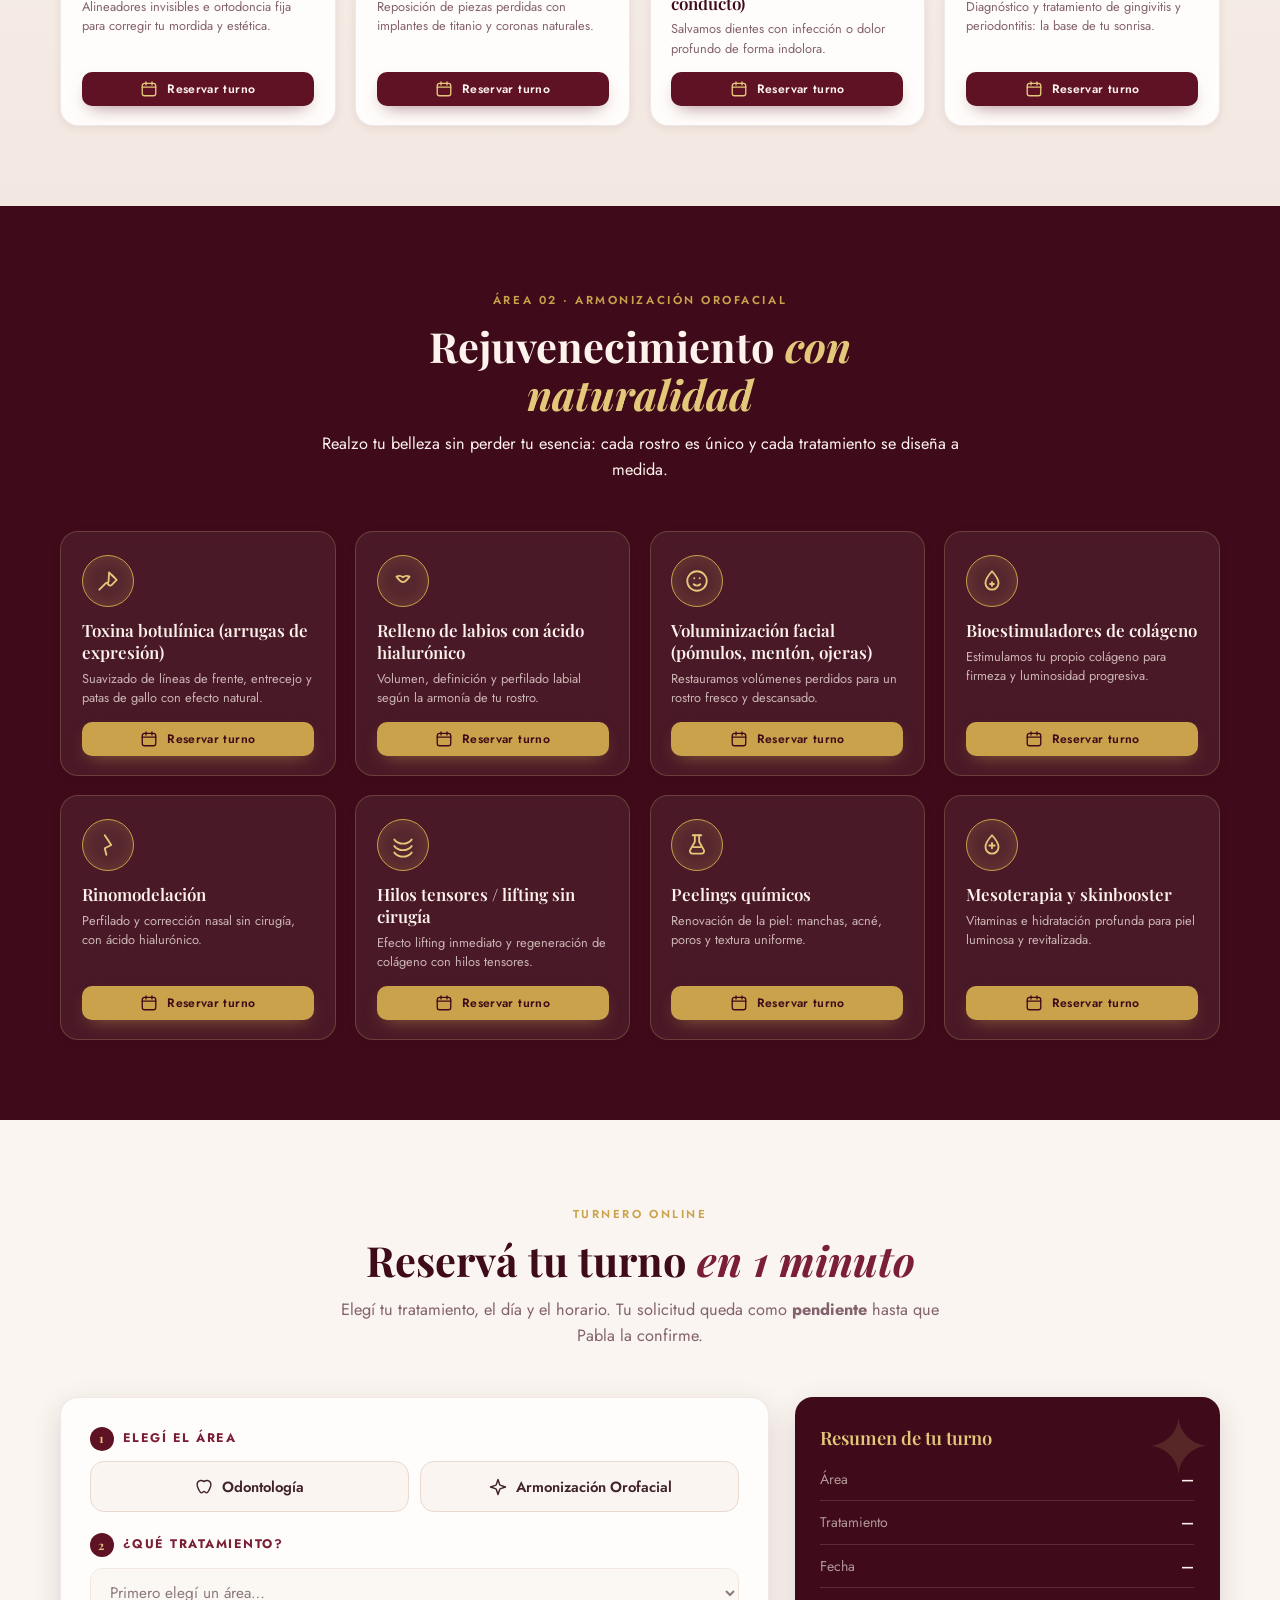
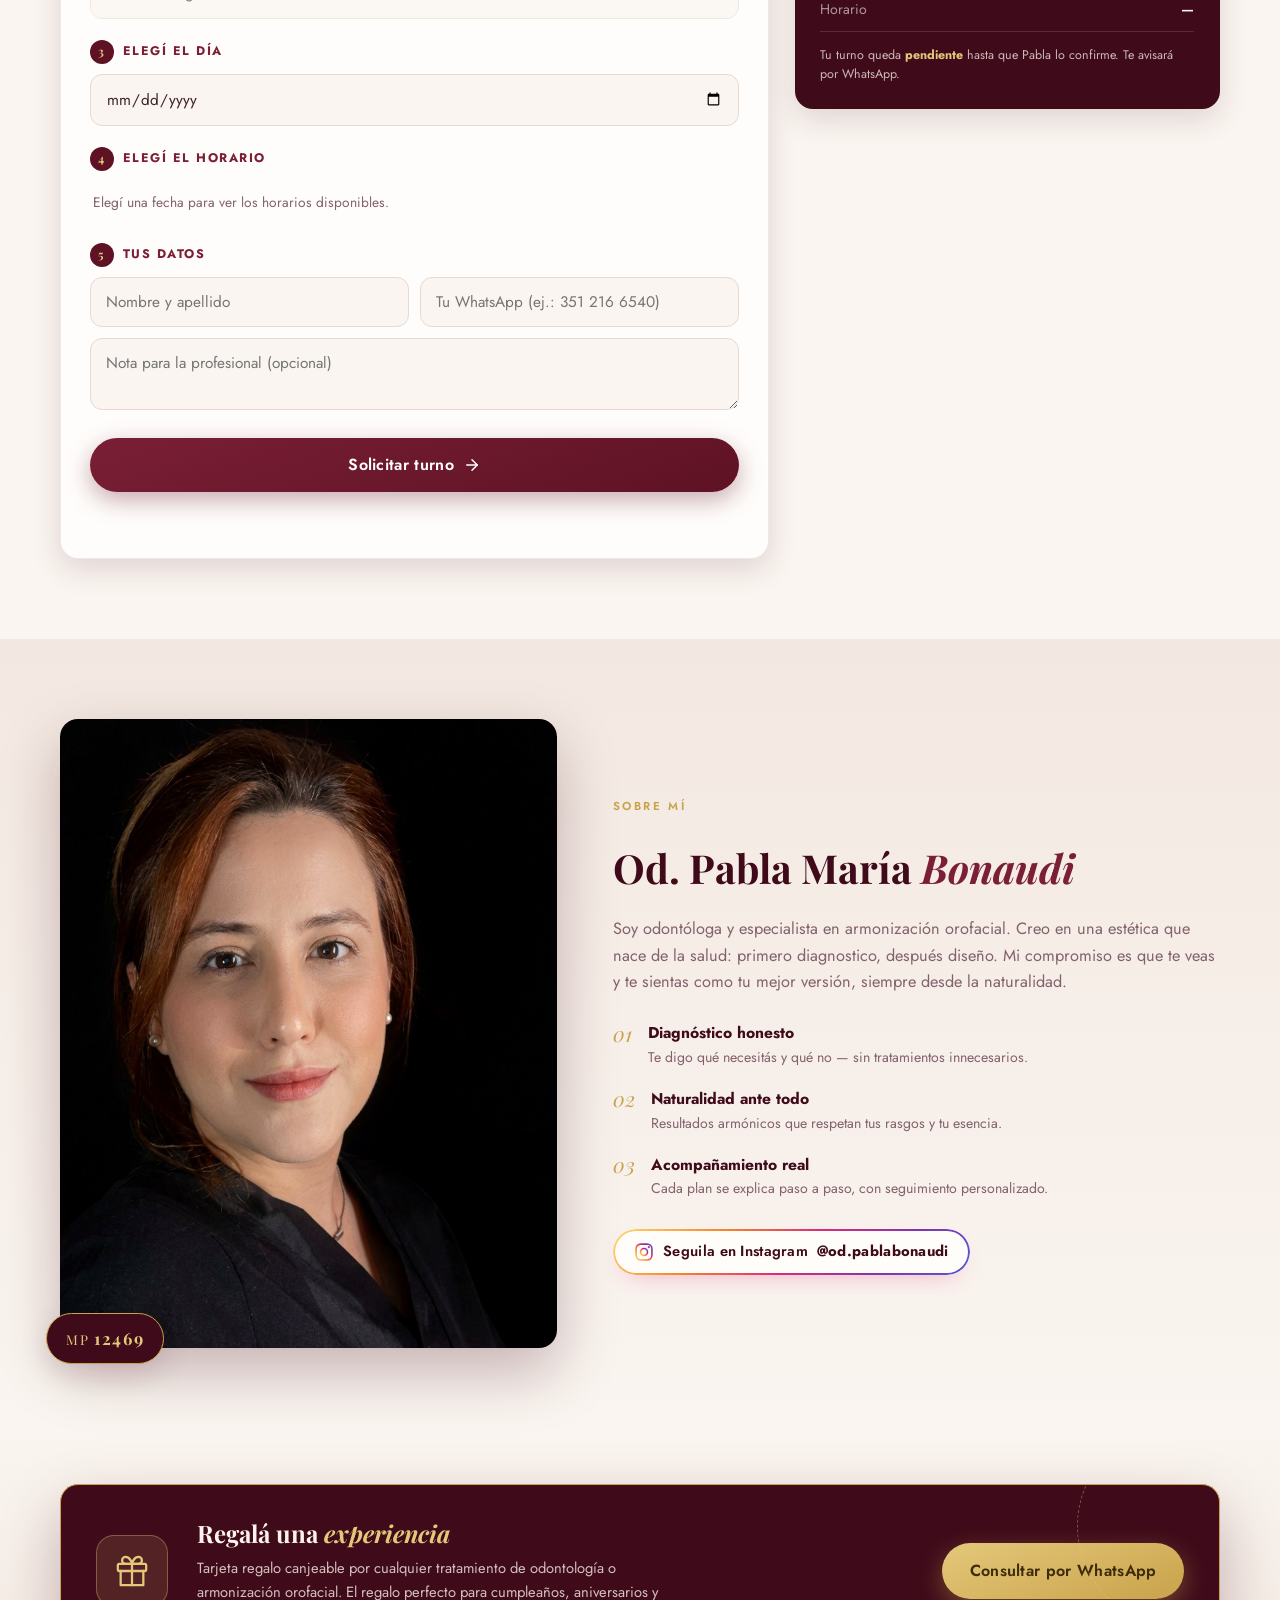
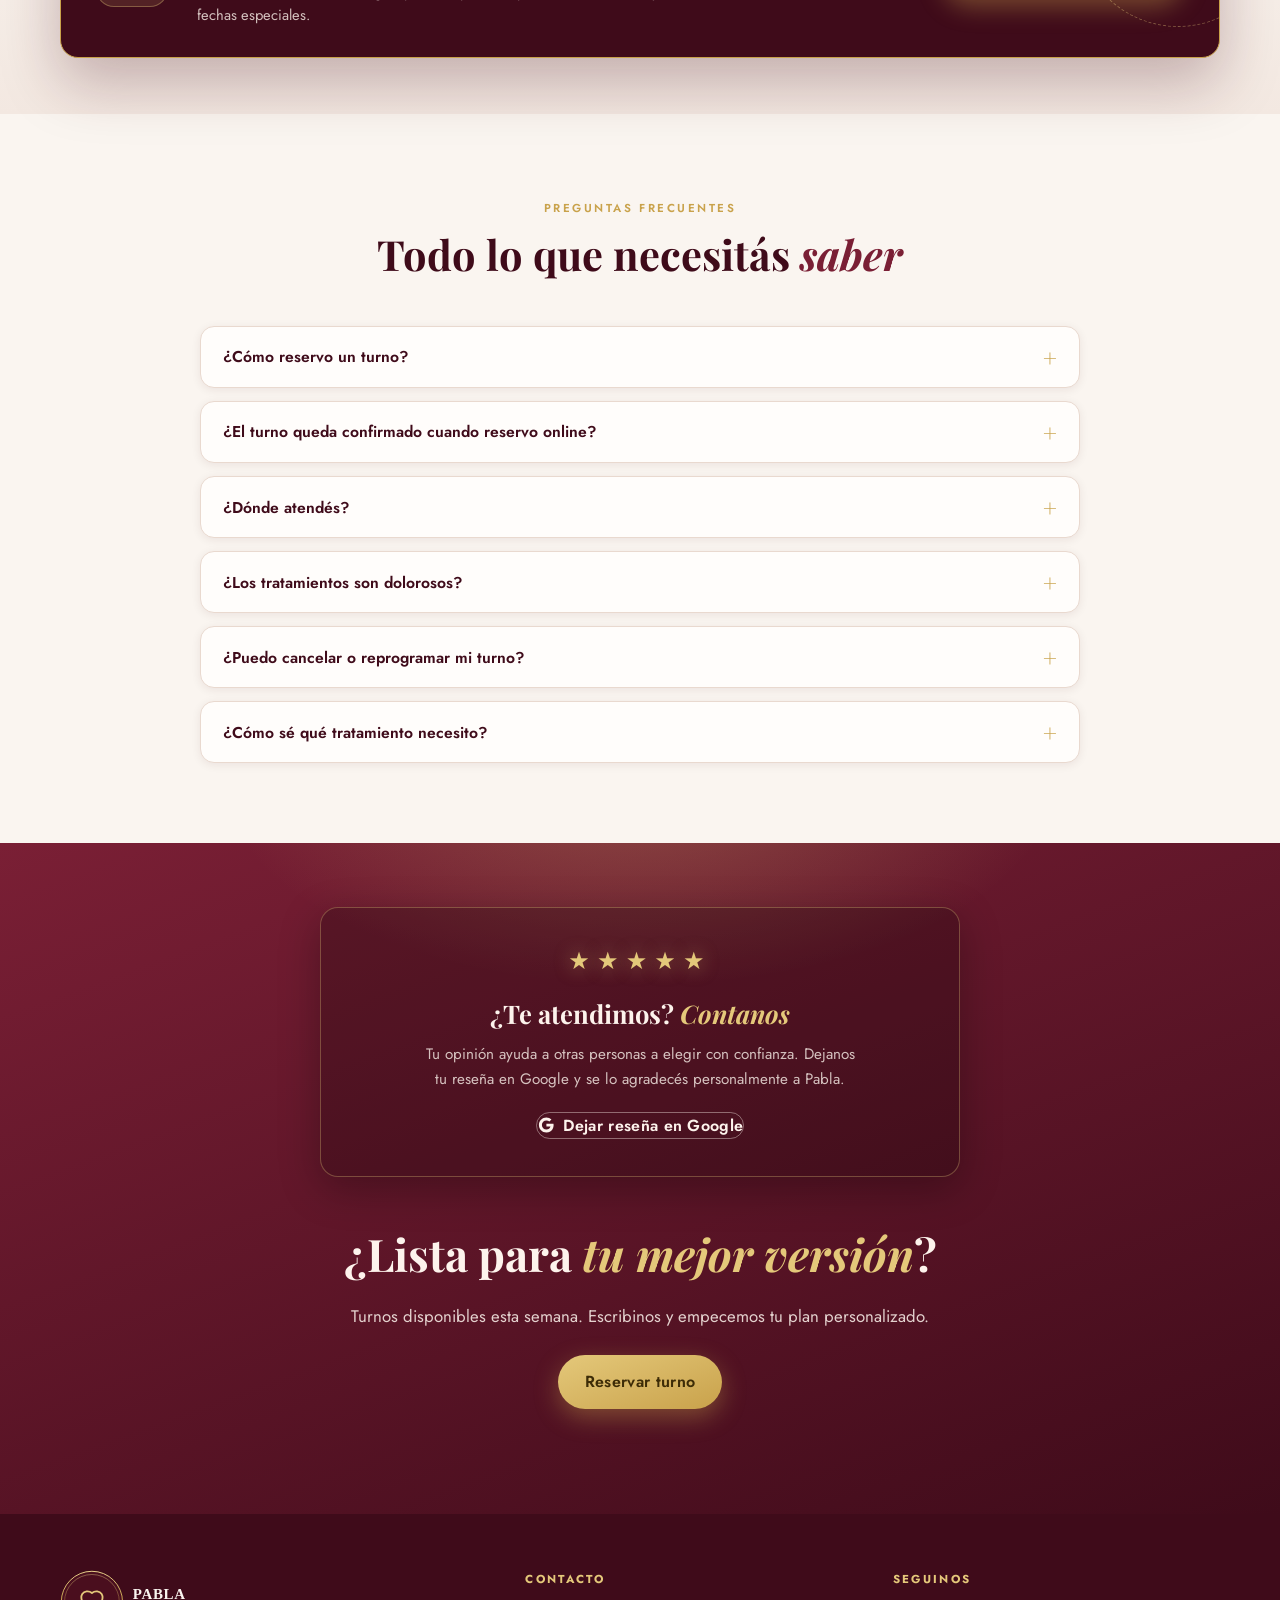
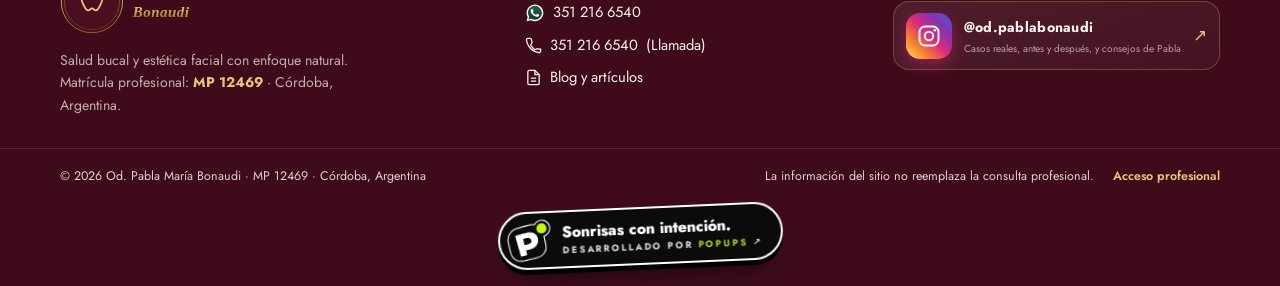
==== commit 1f70c8d5: "feat(contacto): WhatsApp e Instagram globales y accesos editables desde el panel" ====
--- a/index.html
+++ b/index.html
@@ -22,7 +22,7 @@
 <meta name="twitter:description" content="Odontología y armonización orofacial con enfoque natural. MP 12469 · Córdoba." />
 <meta name="twitter:image" content="https://somospopups.github.io/Pabla/img/hero.jpg" />
 <!-- Datos estructurados: negocio + FAQ -->
-<script type="application/ld+json">
+<script type="application/ld+json" id="ldSameAs">
 {
   "@context": "https://schema.org",
   "@type": "Dentist",
@@ -45,7 +45,7 @@
   "sameAs": ["https://www.instagram.com/od.pablabonaudi"]
 }
 </script>
-<script type="application/ld+json">
+<script type="application/ld+json" id="ldFaq">
 {
   "@context": "https://schema.org",
   "@type": "FAQPage",
@@ -315,9 +315,9 @@
         <li><span class="value-num">02</span><div><strong>Naturalidad ante todo</strong><p>Resultados armónicos que respetan tus rasgos y tu esencia.</p></div></li>
         <li><span class="value-num">03</span><div><strong>Acompañamiento real</strong><p>Cada plan se explica paso a paso, con seguimiento personalizado.</p></div></li>
       </ul>
-      <a class="btn btn-ig" href="https://www.instagram.com/od.pablabonaudi" target="_blank" rel="noopener">
+      <a class="btn btn-ig ig-link" href="https://www.instagram.com/od.pablabonaudi" target="_blank" rel="noopener">
         <svg width="20" height="20" viewBox="0 0 24 24" fill="none" stroke="url(#igGrad)" stroke-width="1.9" stroke-linecap="round" stroke-linejoin="round" aria-hidden="true"><defs><linearGradient id="igGrad" x1="0" y1="1" x2="1" y2="0"><stop offset="0" stop-color="#feda75"/><stop offset=".35" stop-color="#f58529"/><stop offset=".6" stop-color="#dd2a7b"/><stop offset=".8" stop-color="#8134af"/><stop offset="1" stop-color="#515bd4"/></linearGradient></defs><rect x="2.5" y="2.5" width="19" height="19" rx="5.5"/><circle cx="12" cy="12" r="4.2"/><circle cx="17.8" cy="6.2" r="1.3" fill="#dd2a7b" stroke="none"/></svg>
-        Seguila en Instagram <b>@od.pablabonaudi</b>
+        Seguila en Instagram <b class="ig-handle">@od.pablabonaudi</b>
       </a>
     </div>
   </div>
@@ -349,7 +349,7 @@
     <div class="faq-list reveal">
       <details>
         <summary>¿Cómo reservo un turno?</summary>
-        <p>Elegí tu tratamiento acá en la web, seleccioná el día y el horario, completá tus datos y ¡listo! Tu solicitud llega directo al consultorio. También podés escribir por WhatsApp al <a class="wa-link" data-wa-text="Hola Pabla! Quiero reservar un turno." href="https://wa.me/5493512166540" target="_blank" rel="noopener">351 216 6540</a>.</p>
+        <p>Elegí tu tratamiento acá en la web, seleccioná el día y el horario, completá tus datos y ¡listo! Tu solicitud llega directo al consultorio. También podés escribir por WhatsApp al <a class="wa-link wa-number" data-wa-text="Hola Pabla! Quiero reservar un turno." href="https://wa.me/5493512166540" target="_blank" rel="noopener">351 216 6540</a>.</p>
       </details>
       <details>
         <summary>¿El turno queda confirmado cuando reservo online?</summary>
@@ -445,11 +445,11 @@
       <h4>Contacto</h4>
       <a class="wa-link footer-link" data-wa-text="Hola Pabla! Quería hacer una consulta." href="https://wa.me/5493512166540" target="_blank" rel="noopener">
         <img src="img/whatsapp.svg" alt="" width="20" height="20" class="wa-icon" />
-        351 216 6540
-      </a>
-      <a class="footer-link" href="tel:+5493512166540">
+        <span class="wa-number">351 216 6540</span>
+      </a>
+      <a class="footer-link tel-link" href="tel:+5493512166540">
         <svg width="17" height="17" viewBox="0 0 24 24" fill="none" stroke="currentColor" stroke-width="1.8" stroke-linecap="round" stroke-linejoin="round"><path d="M22 16.92v3a2 2 0 0 1-2.18 2 19.79 19.79 0 0 1-8.63-3.07 19.5 19.5 0 0 1-6-6 19.79 19.79 0 0 1-3.07-8.67A2 2 0 0 1 4.11 2h3a2 2 0 0 1 2 1.72c.13.96.36 1.9.7 2.81a2 2 0 0 1-.45 2.11L8.09 11.91a16 16 0 0 0 6 6l3.27-1.27a2 2 0 0 1 2.11.45c.91.34 1.85.57 2.81.7A2 2 0 0 1 22 16.92z"/></svg>
-        351 216 6540 (Llamada)
+        <span class="wa-number">351 216 6540</span> (Llamada)
       </a>
       <a class="footer-link" href="blog.html">
         <svg width="17" height="17" viewBox="0 0 24 24" fill="none" stroke="currentColor" stroke-width="1.8" stroke-linecap="round" stroke-linejoin="round"><path d="M14 2H6a2 2 0 0 0-2 2v16a2 2 0 0 0 2 2h12a2 2 0 0 0 2-2V8z"/><polyline points="14 2 14 8 20 8"/><line x1="9" y1="13" x2="15" y2="13"/><line x1="9" y1="17" x2="15" y2="17"/></svg>
@@ -458,12 +458,12 @@
     </div>
     <div class="footer-col">
       <h4>Seguinos</h4>
-      <a class="ig-card" href="https://www.instagram.com/od.pablabonaudi" target="_blank" rel="noopener" aria-label="Seguinos en Instagram — @od.pablabonaudi">
+      <a class="ig-card ig-link" href="https://www.instagram.com/od.pablabonaudi" target="_blank" rel="noopener" aria-label="Seguinos en Instagram — @od.pablabonaudi">
         <span class="ig-badge" aria-hidden="true">
           <svg width="24" height="24" viewBox="0 0 24 24" fill="none" stroke="#fff" stroke-width="1.9" stroke-linecap="round" stroke-linejoin="round"><rect x="2.5" y="2.5" width="19" height="19" rx="5.5"/><circle cx="12" cy="12" r="4.2"/><circle cx="17.8" cy="6.2" r="1.3" fill="#fff" stroke="none"/></svg>
         </span>
         <span class="ig-txt">
-          <strong>@od.pablabonaudi</strong>
+          <strong class="ig-handle">@od.pablabonaudi</strong>
           <small>Casos reales, antes y después, y consejos de Pabla</small>
         </span>
         <span class="ig-arrow" aria-hidden="true">↗</span>
@@ -496,6 +496,7 @@
   <img class="copito-img" src="img/copito.png" alt="Copito, la muelita de Pabla, saludando" width="171" height="160" />
 </a>
 
-<script src="app.js?v=20261127d"></script>
+<script src="supabase-config.js"></script>
+<script src="app.js?v=20261127e"></script>
 </body>
 </html>
